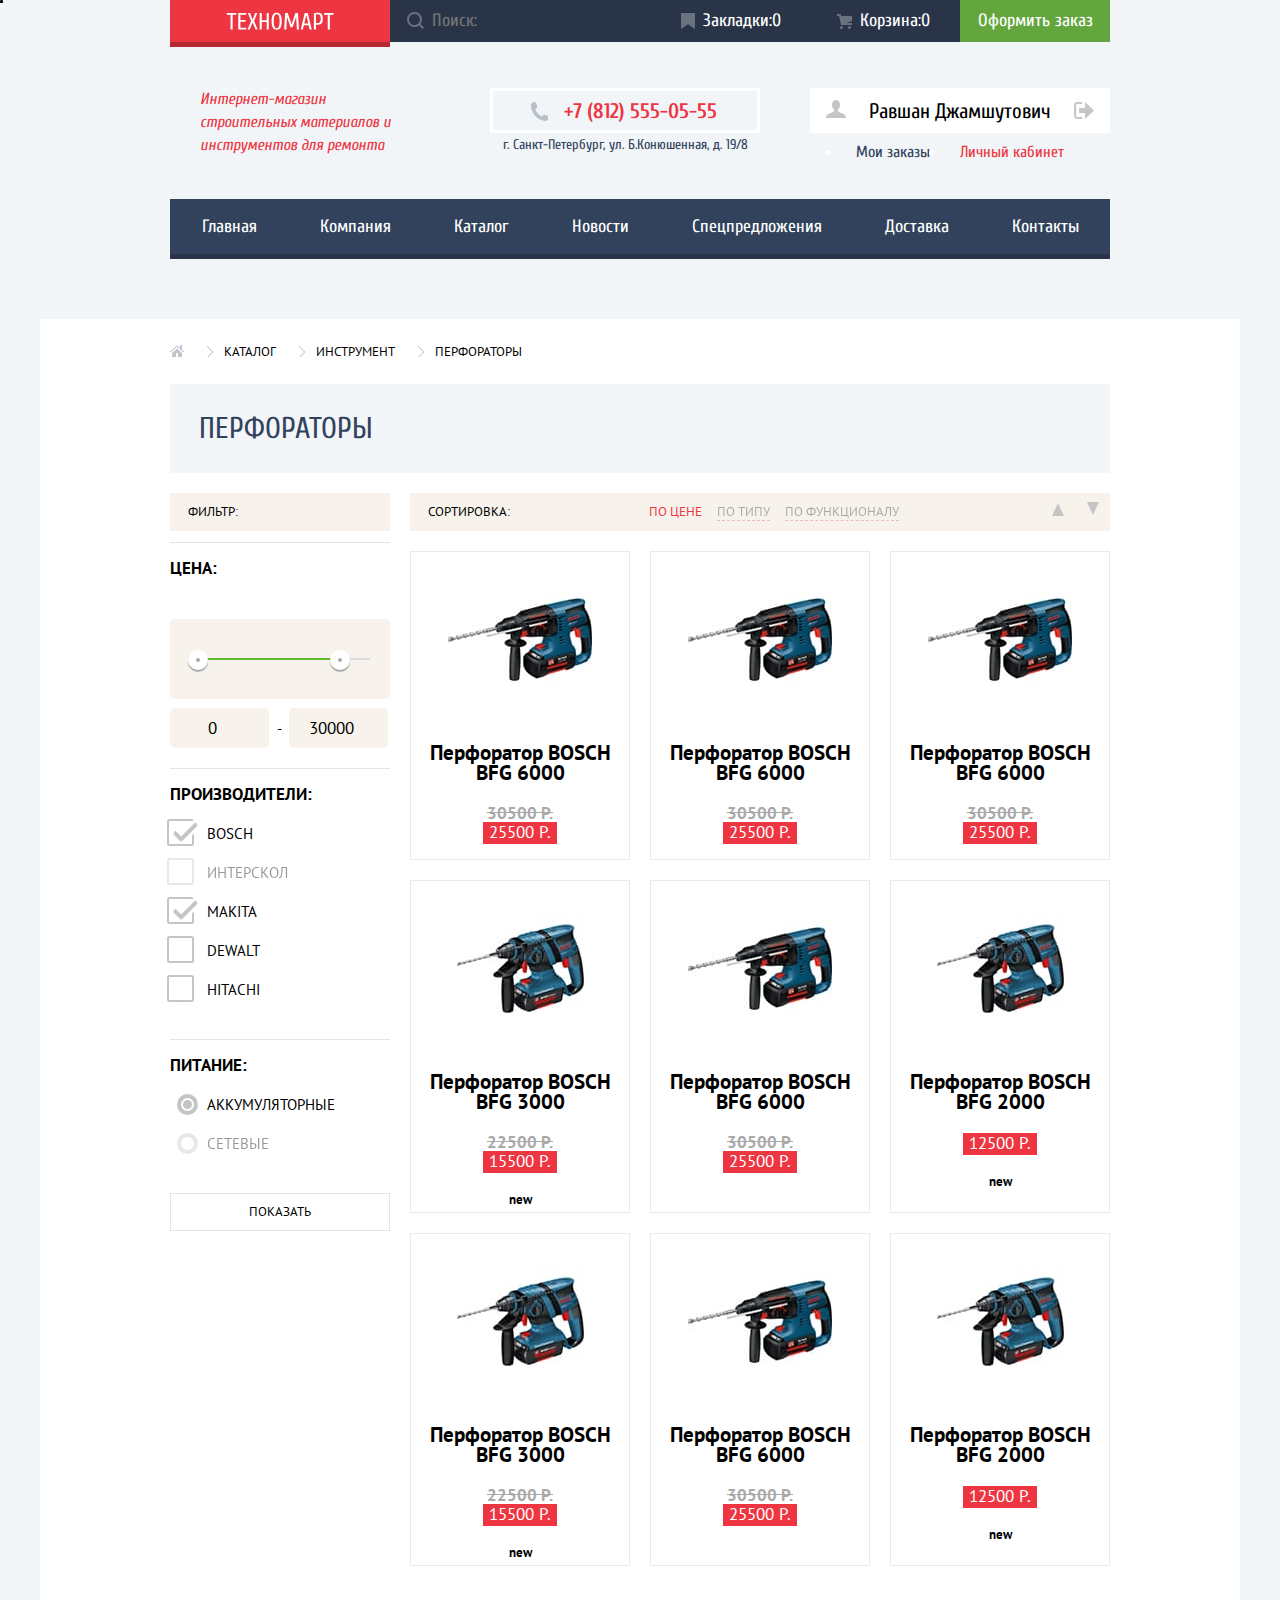
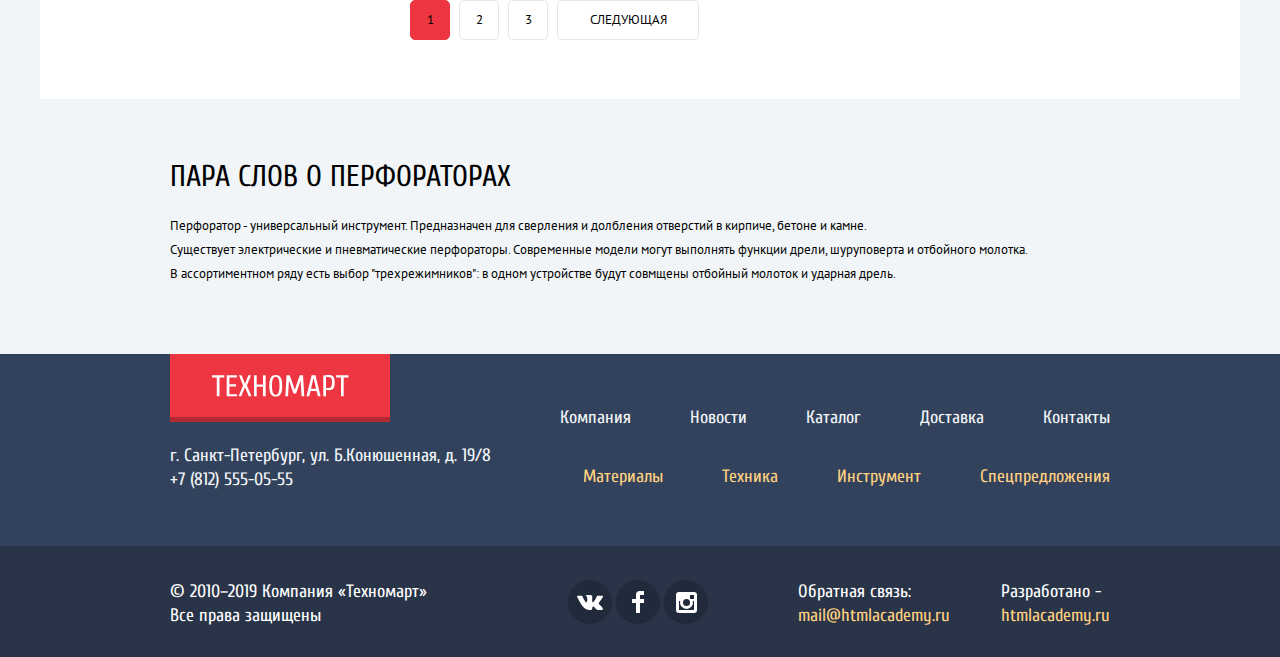
==== catalog.html @ 84a679b1 "Выравнивание по PixelPefect каталога" ====
<!DOCTYPE html>
<html class="page" lang="ru">

<head>
  <meta charset="UTF-8">
  <meta name="viewport" content="width=device-width, initial-scale=1.0">
  <title>Каталог интернет-магазина Техномарт</title>
  <link href="https://fonts.googleapis.com/css2?family=Cuprum:ital,wght@0,400;0,700;1,400;1,700&display=swap"
    rel="stylesheet">
  <link href="https://fonts.googleapis.com/css2?family=PT+Sans:ital,wght@0,400;0,700;1,400;1,700&display=swap"
    rel="stylesheet">
  <link rel="stylesheet" href="css/normalize.css">
  <link rel="stylesheet" href="css/style.css">
</head>

<body class="page-body">
  <div class="page-wrapper">
    <header class="main-header ">
      <div class="main-header-up main-header-usermenu loyout-positioner">
        <a class="main-header-logo">
          <svg class="header-logo-image" width="108" height="18" fill="none" xmlns="http://www.w3.org/2000/svg">
            <path fill-rule="evenodd" clip-rule="evenodd"
              d="M103.85 2.66v14.79h-2.12V2.65h-3.75V1.03h9.62v1.64h-3.75zm-8.14 8.7c-.37.46-.83.79-1.38.98-.56.2-1.22.3-1.99.3A12 12 0 0190 12.4v5.05h-2.12V1.25c.6-.17 1.2-.3 1.8-.36.6-.07 1.25-.11 1.96-.11.94 0 1.74.1 2.4.3.65.19 1.18.51 1.59.97.4.45.7 1.05.9 1.8.18.76.27 1.69.27 2.8 0 1.14-.09 2.1-.27 2.86a4.62 4.62 0 01-.82 1.85zm-1.2-6.82a3.3 3.3 0 00-.55-1.34 2 2 0 00-.95-.7 4.2 4.2 0 00-1.37-.2H90V11h1.64c.53 0 .99-.07 1.37-.2a2 2 0 00.95-.7c.25-.33.44-.77.55-1.34.12-.56.18-1.26.18-2.11 0-.85-.06-1.55-.18-2.11zM82.6 13.22h-4.7l-1.05 4.23h-2.12l4-16.43h3.05l3.99 16.43h-2.11l-1.06-4.23zm-2.3-9.86h-.1l-1.94 8.22h3.99L80.3 3.36zM70.16 5.24h-.12l-3.4 10.1h-2.12l-3.4-10.1H61l-.7 12.21h-2.12l.94-16.43h2.58l3.83 11.26h.1l3.82-11.26h2.58l.94 16.43h-2.1l-.71-12.2zM54.38 15.92c-.44.65-.97 1.1-1.59 1.37-.61.26-1.32.4-2.12.4s-1.5-.14-2.13-.4a3.69 3.69 0 01-1.58-1.37 7.22 7.22 0 01-1-2.6 20.56 20.56 0 01-.34-4.09c0-1.64.11-3 .34-4.1a7.21 7.21 0 011-2.59c.44-.64.97-1.1 1.58-1.36.62-.27 1.33-.4 2.13-.4.8 0 1.5.13 2.12.4.62.27 1.15.72 1.59 1.36.44.64.77 1.5 1 2.6.22 1.08.34 2.45.34 4.1 0 1.64-.12 3-.34 4.09a7.22 7.22 0 01-1 2.6zM53.36 5.76a8.2 8.2 0 00-.65-2.16c-.26-.53-.58-.9-.94-1.1-.36-.2-.73-.31-1.1-.31-.38 0-.74.1-1.1.3-.36.2-.68.58-.94 1.1a8.2 8.2 0 00-.65 2.17c-.16.9-.25 2.06-.25 3.47 0 1.41.09 2.57.25 3.48.17.9.38 1.63.65 2.16.26.53.58.9.94 1.1.36.2.72.3 1.1.3.37 0 .74-.1 1.1-.3.36-.2.68-.57.94-1.1a8.2 8.2 0 00.65-2.16c.16-.91.24-2.07.24-3.48 0-1.4-.08-2.56-.24-3.47zM40.69 9.94h-4.93v7.51h-2.11V1.02h2.11v7.27h4.93V1.02h2.11v16.43h-2.1V9.94zm-11.15 7.51l-2.94-7.04-2.93 7.04h-2.11L25.08 9 21.9 1.02h2.11l2.58 6.57 2.59-6.57h2.11L28.13 9l3.52 8.45h-2.11zM12.28 1.02h7.99v1.64H14.4v5.4h5.16V9.7H14.4v6.1h5.87v1.65h-7.99V1.02zM6.65 17.45H4.54V2.65H.78V1.03h9.62v1.64H6.65v14.79z"
              fill="#fff" /></svg>
        </a>
        <div>
          <form class="search" action="#" method="get">
            <svg width="17" height="17" fill="none" xmlns="http://www.w3.org/2000/svg">
              <path fill-rule="evenodd" clip-rule="evenodd"
                d="M13.458 12.044L17 15.586 15.586 17l-3.542-3.542A7.465 7.465 0 017.5 15 7.5 7.5 0 1115 7.5c0 1.643-.542 3.24-1.542 4.544zM7.5 2A5.506 5.506 0 002 7.5 5.506 5.506 0 007.5 13c3.032 0 5.5-2.468 5.5-5.5C13 4.467 10.532 2 7.5 2z"
                fill="#fff" /></svg>

            <label class="search-label" id="search"></label>
            <input type="search" name="search" for="search" placeholder="Поиск:" required>
          </form>
        </div>

        <div class="header-menu bookmarks">
          <svg width="14" height="16" fill="none" xmlns="http://www.w3.org/2000/svg">
            <path
              d="M14 15c0 .55-.368.741-.818.426l-5.363-3.765c-.45-.315-1.187-.315-1.637 0L.818 15.426C.368 15.741 0 15.55 0 15V1c0-.55.45-1 1-1h12c.55 0 1 .45 1 1v14z"
              fill="#fff" /></svg>
          <a class="header-menu-link" href="#">Закладки:<span>0</span></a>
        </div>

        <div class="header-menu basket">
          <svg width="15" height="15" fill="none" xmlns="http://www.w3.org/2000/svg">
            <path
              d="M4.5 15a1.5 1.5 0 100-3 1.5 1.5 0 000 3zM12.5 15a1.5 1.5 0 100-3 1.5 1.5 0 000 3zM15 2H4.07l-.422-2H0v2h2.031l1.985 9H15V9H9.441L15 6.951V2z"
              fill="#fff" /></svg>
          <a class="header-menu-link" href="#">Корзина:<span>0</span></a>
        </div>
        <a class="header-menu checkout" href="#">Оформить заказ</a>
      </div>

      <div class="main-header-information loyout-positioner">
        <p class="main-header-annotation">
          Интернет-магазин строительных материалов и инструментов для ремонта
        </p>

        <div class="header-contacts">
          <a class="header-phone" href="tel:+78125550555">+7 (812) 555-05-55</a>
          <address class="header-address">
            г. Санкт-Петербург, ул. Б.Конюшенная, д. 19/8
          </address>
        </div>
        <div class="user-navigation">
          <a class="user-link">Равшан Джамшутович</a>
          <ul class="user-menu-list">
            <li><a class="my-orders" href="#">Мои заказы</a></li>
            <li><a class="my-cabinet" href="#">Личный кабинет</a></li>
          </ul>
        </div>
      </div>

      <nav class="site-navigation loyout-positioner">
        <ul class="site-navigation-list">
          <li class="header-site-navigation"><a href="index.html">Главная</a></li>
          <li class="header-site-navigation"><a href="#">Компания</a></li>
          <li class="header-site-navigation"><a href="catalog.html">Каталог</a></li>
          <li class="header-site-navigation"><a href="#">Новости</a></li>
          <li class="header-site-navigation"><a href="#">Спецпредложения</a></li>
          <li class="header-site-navigation"><a href="#">Доставка</a></li>
          <li class="header-site-navigation"><a href="#">Контакты</a></li>
        </ul>
      </nav>
  </div>
  </header>

  <main class="page-catalog container loyout-positioner">

    <header class="page-title" >
      <ul class="breadcrumbs">
        <li class="breadcrumbs-item"><a href="index.html"><span></span></a></li>
        <li class="breadcrumbs-item"><a href="catalog.html">Каталог</a></li>
        <li class="breadcrumbs-item"><a href="#">Инструмент</a></li>
        <li class="breadcrumbs-item breadcrumbs-current"><a>перфораторы</a></li>
      </ul>
      <h1 class="headline headline-categories container-categories"">Перфораторы</h1>
    </header>


    <section class="filters">
      <h2 class="filter-title">Фильтр:</h2>
      <form class="filter" method="get" action="https://echo.htmlacademy.ru">
        <fieldset>
          <legend class="filter-headline">Цена:</legend>
          <div class="range-controls">
            <div class="scale">
              <div class="bar"></div>
            </div>
            <div class="toggle toggle-min"></div>
            <div class="toggle toggle-max"></div>
            <!-- <input class="filter-option slider-min" id="price-min" type="range" min="0" max="30000" step="10" value="0"> -->
            <!-- <input class="filter-option slider-max" id="price-max" type="range" min="0" max="30000" step="10" value="0"> -->
          </div>
          <div class="price-controls">
            <label class="min-price" for="">
              <input class="filter-input-price filter-price" type="number" name="min-price" min="0" value="0">
            </label>
            <span>-</span>
            <label class="max-price" for="">
              <input class="filter-input-price filter-price" type="number" name="max-price" min="1" value="30000">
            </label>

          </div>
        </fieldset>
        <fieldset>
          <legend class="filter-headline">Производители:</legend>
          <ul>
            <li class="filter-option filter-checkbox">
              <input class="visually-hidden filter-input-checkbox filter-input" type="checkbox" name="bosch"
                id="filter-bosch" checked>
              <label class="label" for="filter-bosch">Bosch</label>
            </li>
            <li class="filter-option filter-checkbox">
              <input class="visually-hidden filter-input-checkbox filter-input" type="checkbox" name="interscol"
                id="filter-interscol" disabled>
              <label class="label" for="filter-interscol">Интерскол</label>
            </li>
            <li class="filter-option filter-checkbox">
              <input class="visually-hidden filter-input-checkbox filter-input" type="checkbox" name="malita"
                id="filter-makita" checked>
              <label class="label" for="filter-makita">Makita</label>
            </li>
            <li class="filter-option filter-checkbox">
              <input class="visually-hidden filter-input-checkbox filter-input" type="checkbox" name="dewalt"
                id="filter-dewalt">
              <label class="label" for="filter-dewalt">DeWalt</label>
            </li>
            <li class="filter-option filter-checkbox">
              <input class="visually-hidden filter-input-checkbox filter-input" type="checkbox" name="hitachi"
                id="filter-hitachi">
              <label class="label" for="filter-hitachi">Hitachi</label>
            </li>
          </ul>
        </fieldset>
        <fieldset>
          <legend class="filter-headline">Питание:</legend>
          <ul>
            <li class="filter-option filter-radio">
              <input class="visually-hidden filter-input-radio filter-input" type="radio" name="product-group"
                value="acamulatory" id="filter-acamulatory" checked>
              <label class="label" for="filter-acamulatory">Аккумуляторные</label>
            </li>
            <li class="filter-option filter-radio">
              <input class="visually-hidden filter-input-radio filter-input" type="radio" name="product-group"
                value="network" id="filter-network" disabled>
              <label class="label" for="network">Сетевые</label>
            </li>
          </ul>
        </fieldset>
      </form>
      <button type="submit" class="filter-button">Показать</button>
    </section>

    <div class="catalog">
      <section class="filter-sorting">
        <h2 class="filter-sorting-title">Сортировка:</h2>
        <ul class="filter-sorting-list">
          <li class="filter-sorting-item"><button class="sorting-price current">по цене</button></li>
          <li class="filter-sorting-item"><button class="sorting-type">по типу</button></li>
          <li class="filter-sorting-item"><button class="sorting-function">по функционалу</button></li>
          <li class="filter-sorting-item"><button class="sorting-arrows-up current"></button></li>
          <li class="filter-sorting-item"><button class="sorting-arrows-down"></button></li>
        </ul>
      </section>
      <section>
        <h2 class="visually-hidden">Каталог перфораторов</h2>
        <ul class="catalog-list">
          <li class="catalog-item">
            <div class="catalog-image-box">
              <img class="catalog-item-image" src="img/bosch6000.jpg" width="144" height="128"
                alt="Перфоратор BOSCH BFG 6000">
            </div>

            <a class="catalog-item-title" href="#">
              <h3>Перфоратор BOSCH BFG 6000</h3>
            </a>
            <p>
              <span class="catalog-item-oldprice">30500 Р.</span>
              <button class="catalog-item-price" type="button"> 25500 Р.</button>
            </p>
          </li>

          <li class="catalog-item">
            <div class="catalog-image-box">
              <img class="catalog-item-image" src="img/bosch6000.jpg" width="144" height="128"
                alt="Перфоратор BOSCH BFG 6000">
            </div>
            <a class="catalog-item-title" href="#">
              <h3>Перфоратор BOSCH BFG 6000</h3>
            </a>
            <p>
              <span class="catalog-item-oldprice">30500 Р.</span>
              <button class="catalog-item-price" type="button"> 25500 Р.</button>
            </p>
          </li>

          <li class="catalog-item">
            <div class="catalog-image-box">
              <img class="catalog-item-image" src="img/bosch6000.jpg" width="144" height="128"
                alt="Перфоратор BOSCH BFG 6000">
            </div>
            <a class="catalog-item-title" href="#">
              <h3>Перфоратор BOSCH BFG 6000</h3>
            </a>
            <p>
              <span class="catalog-item-oldprice">30500 Р.</span>
              <button class="catalog-item-price" type="button"> 25500 Р.</button>
            </p>
          </li>

          <li class="catalog-item">
            <div class="catalog-image-box">
              <img class="catalog-item-image" src="img/bosch3000.jpg" width="127" height="112"
                alt="Перфоратор BOSCH BFG 2000"></p>
              </div>
            <a class="catalog-item-title" href="#">
              <h3>Перфоратор BOSCH BFG 3000</h3>
            </a>
            <p class="catalog-item-image">
            <p>
              <span class="catalog-item-oldprice">22500 Р.</span>
              <button class="catalog-item-price" type="button"> 15500 Р.</button>
            </p>
            <span>new</span>
          </li>

          <li class="catalog-item">
            <div class="catalog-image-box">
              <img class="catalog-item-image" src="img/bosch6000.jpg" width="144" height="128"
                alt="Перфоратор BOSCH BFG 6000">
            </div>
            <a class="catalog-item-title" href="#">
              <h3>Перфоратор BOSCH BFG 6000</h3>
            </a>
            <p>
              <span class="catalog-item-oldprice">30500 Р.</span>
              <button class="catalog-item-price" type="button"> 25500 Р.</button>
            </p>
          </li>

          <li class="catalog-item">
            <div class="catalog-image-box">
              <img class="catalog-item-title" src="img/bosch2000.jpg" width="127" height="112"
              alt="Перфоратор BOSCH BFG 2000">
            </div>
            <a class="catalog-item-title" href="#">
              <h3>Перфоратор BOSCH BFG 2000</h3>
            </a>
            <p>
              <button class="catalog-item-price" type="button">12500 Р.</button>
            </p>
            <span>new</span>
          </li>

          <li class="catalog-item">
            <div class="catalog-image-box">
              <img class="catalog-item-image" src="img/bosch3000.jpg" width="127" height="112"
              alt="Перфоратор BOSCH BFG 3000">
            </div>
            <a class="catalog-item-title" href="#">
              <h3>Перфоратор BOSCH BFG 3000</h3>
            </a>
            <p>
              <span class="catalog-item-oldprice">22500 Р.</span>
              <button class="catalog-item-price" type="button"> 15500 Р.</button>
            </p>
            <span>new</span>
          </li>

          <li class="catalog-item">
            <div class="catalog-image-box">
              <img class="catalog-item-image" src="img/bosch6000.jpg" width="144" height="128"
                alt="Перфоратор BOSCH BFG 6000">
            </div>
            <a class="catalog-item-title" href="#">
              <h3>Перфоратор BOSCH BFG 6000</h3>
            </a>
            <p>
              <span class="catalog-item-oldprice">30500 Р.</span>
              <button class="catalog-item-price" type="button"> 25500 Р.</button>
            </p>
          </li>

          <li class="catalog-item">
            <div class="catalog-image-box">
              <img class="catalog-item-title" src="img/bosch2000.jpg" width="127" height="112"
                alt="Перфоратор BOSCH BFG 2000">
              </div>
            <a class="catalog-item-title" href="#">
              <h3>Перфоратор BOSCH BFG 2000</h3>
            </a>
            <p>
              <button class="catalog-item-price" type="button">12500 Р.</button>
            </p>
            <span>new</span>
          </li>
        </ul>

        <ul class="pagination-list">
          <li class="pagination-item pagination-item-current"><a>1</a></li>
          <li class="pagination-item "><a href="#">2</a></li>
          <li class="pagination-item"><a href="#">3</a></li>
          <li class="pagination-item"><a href="#">Следующая</a></li>
        </ul>
      </section>
    </div>

  </main>
      <section class="catalog-information loyout-positioner">
        <h2 class="headline headline-categories headline-black-colors">пара слов о перфораторах</h2>
        <p>Перфоратор - универсальный инструмент. Предназначен для сверления и долбления отверстий в
          кирпиче, бетоне и камне.</p>
        <p>Существует электрические и пневматические перфораторы. Современные модели могут выполнять функции дрели,
          шуруповерта и отбойного молотка.</p>
        <p>В ассортиментном ряду есть выбор &QUOT;трехрежимников&QUOT;: в одном устройстве будут совмщены отбойный
          молоток и ударная дрель.
        </p>
      </section>


  <footer class="main-footer">

    <div class="footer loyout-positioner">
      <div class="footer-navigation">
        <a class="footer-logo">
          <svg class="footer-logo-image" width="138" height="23" fill="none" xmlns="http://www.w3.org/2000/svg">
            <path fill-rule="evenodd" clip-rule="evenodd"
              d="M132.7 3.4v18.9H130V3.4h-4.8V1.3h12.3v2.1h-4.8zM122.3 14.5a3.86 3.86 0 01-1.77 1.26c-.71.25-1.56.38-2.54.38a15.32 15.32 0 01-3-.3v6.45h-2.7V1.6c.76-.22 1.53-.38 2.3-.47.77-.09 1.6-.13 2.5-.13 1.2 0 2.22.12 3.06.37.84.25 1.52.67 2.04 1.25s.9 1.35 1.14 2.3a15 15 0 01.36 3.58c0 1.46-.11 2.68-.34 3.66a5.9 5.9 0 01-1.05 2.35zm-1.53-8.71a4.22 4.22 0 00-.7-1.71 2.55 2.55 0 00-1.22-.89 5.37 5.37 0 00-1.76-.25H115v11.1h2.1c.68 0 1.27-.09 1.76-.26s.9-.46 1.21-.88c.32-.42.56-1 .7-1.71.16-.72.23-1.62.23-2.7s-.07-1.98-.22-2.7zm-15.23 11.1h-6l-1.35 5.4h-2.7l5.1-21h3.9l5.1 21h-2.7l-1.35-5.4zM102.6 4.3h-.12L100 14.8h5.1L102.6 4.3zM89.64 6.7h-.15l-4.35 12.9h-2.7L78.1 6.7h-.15l-.9 15.6h-2.7l1.2-21h3.3l4.9 14.4h.11l4.9-14.4h3.3l1.2 21h-2.7l-.9-15.6zM69.48 20.35a4.71 4.71 0 01-2.02 1.74c-.8.34-1.7.5-2.72.5a6.81 6.81 0 01-2.71-.5A4.71 4.71 0 0160 20.35a9.22 9.22 0 01-1.27-3.32 26.26 26.26 0 01-.44-5.23c0-2.1.15-3.85.44-5.24.29-1.39.71-2.5 1.27-3.31a4.71 4.71 0 012.03-1.74c.79-.34 1.7-.51 2.71-.51 1.02 0 1.93.17 2.72.5.79.35 1.46.93 2.02 1.75s.99 1.92 1.28 3.31c.29 1.4.43 3.14.43 5.24s-.14 3.84-.43 5.23a9.22 9.22 0 01-1.28 3.32zm-1.3-13a10.48 10.48 0 00-.83-2.75 3.18 3.18 0 00-1.2-1.41 2.83 2.83 0 00-1.4-.4c-.49 0-.96.14-1.42.4-.46.26-.86.73-1.2 1.4-.34.69-.61 1.6-.82 2.77a25.69 25.69 0 00-.32 4.44c0 1.8.1 3.28.32 4.44.2 1.16.48 2.08.82 2.76.34.68.74 1.15 1.2 1.4.46.27.93.4 1.41.4.48 0 .95-.13 1.41-.4.46-.25.86-.72 1.2-1.4.34-.68.62-1.6.83-2.76.2-1.16.31-2.64.31-4.44 0-1.8-.1-3.28-.31-4.44zM51.99 12.7h-6.3v9.6H43v-21h2.7v9.3H52V1.3h2.7v21H52v-9.6zm-14.25 9.6l-3.75-9-3.75 9h-2.7l4.5-10.8L28 1.3h2.7L34 9.7l3.3-8.4H40l-4.05 10.2 4.5 10.8h-2.7zM15.7 1.3h10.2v2.1h-7.5v6.9H25v2.1h-6.6v7.8h7.5v2.1H15.7v-21zm-7.2 21H5.8V3.4H1V1.3h12.3v2.1H8.5v18.9z"
              fill="#fff" /></svg>
        </a>
        <address class="footer-address footer-contacts">
          г. Санкт-Петербург, ул. Б.Конюшенная, д. 19/8
          <a class="footer-phone" href="tel:+78125550555">+7 (812) 555-05-55</a>
        </address>
      </div>

      <nav class="footer-navigation-list">
        <ul class="footer-navigation-infolist">
          <li class="footer-navigation-infoitem"><a class="footer-site-navigation" href="#">Компания</a></li>
          <li class="footer-navigation-infoitem"><a class="footer-site-navigation" href="#">Новости</a></li>
          <li class="footer-navigation-infoitem"><a class="footer-site-navigation" href="catalog.html">Каталог</a></li>
          <li class="footer-navigation-infoitem"><a class="footer-site-navigation" href="#">Доставка</a></li>
          <li class="footer-navigation-infoitem"><a class="footer-site-navigation" href="#">Контакты</a></li>
        </ul>
        <ul class="footer-navigation-applications-list">
          <li class="footer-navigation-applications-item"><a class="footer-site-navigation" href="#">Материалы</a>
          </li>
          <li class="footer-navigation-applications-item"><a class="footer-site-navigation" href="#">Техника</a></li>
          <li class="footer-navigation-applications-item"><a class="footer-site-navigation" href="#">Инструмент</a>
          </li>
          <li class="footer-navigation-applications-item"><a class="footer-site-navigation" href="#">Спецпредложения</a>
          </li>
        </ul>
      </nav>
    </div>

    <section class="footer-copiright-social">
      <div class="loyout-positioner">
        <p class="footer-copiright-info">
          © 2010–2019 Компания «Техномарт»
        <br>Все права защищены
        </p>
        <div class="footer-social">
          <ul class="footer-social-list">
            <li class="footer-social-vk">
              <a class="social-button" href="#">
                <svg width="27" height="16" fill="none" xmlns="http://www.w3.org/2000/svg">
                  <path
                    d="M16.14 12.51c.95-.3 2.18 2.04 3.48 2.94.98.68 1.73.53 1.73.53l3.47-.05s1.82-.1.96-1.55c-.07-.12-.5-1.07-2.59-3.02-2.17-2.05-1.88-1.72.74-5.25 1.6-2.15 2.24-3.47 2.04-4.03-.2-.53-1.37-.4-1.37-.4l-3.91.03c-.38 0-.7.12-.85.52 0 0-.62 1.66-1.45 3.08-1.74 2.99-2.43 3.14-2.72 2.96-.66-.44-.5-1.74-.5-2.67 0-2.9.44-4.1-.84-4.41A6.6 6.6 0 0012.5 1c-1.39-.02-2.57 0-3.24.33-.45.23-.79.72-.58.74.26.04.84.16 1.15.59.4.55.4 1.79.4 1.79s.22 3.41-.55 3.83c-.53.3-1.25-.3-2.8-3.01-.8-1.4-1.4-2.93-1.4-2.93s-.1-.28-.32-.44c-.25-.18-.6-.24-.6-.24l-3.71.02s-.56.02-.76.27c-.19.21-.02.66-.02.66s2.9 6.88 6.2 10.35c3.02 3.18 6.46 2.97 6.46 2.97h1.55s.47-.05.7-.31c.23-.24.22-.7.22-.7s-.03-2.1.94-2.41z"
                    fill="#fff" /></svg>
              </a>
              <span class="visually-hidden">ВКонтакте</span>
            </li>
            <li class="footer-social-facebook">
              <a class="social-button" href="#">
                <svg width="12" height="22" fill="none" xmlns="http://www.w3.org/2000/svg">
                  <path d="M12 4V0H8a4 4 0 00-4 4v4H0v4h4v10h4V12h4V8H8V4h4z" fill="#fff" /></svg>

              </a>
              <span class="visually-hidden">Фейсбук</span>
            </li>
            <li class="footer-social-instagram">
              <a class="social-button" href="#">
                <svg width="21" height="21" fill="none" xmlns="http://www.w3.org/2000/svg">
                  <path fill-rule="evenodd" clip-rule="evenodd"
                    d="M3 0h15a3 3 0 013 3v15a3 3 0 01-3 3H3a3 3 0 01-3-3V3a3 3 0 013-3zm11 10.5a3.5 3.5 0 10-7 0 3.5 3.5 0 007 0zM3 18V9h1.18a6.5 6.5 0 1012.64 0H18v9H3zM14 7h4V3h-4v4z"
                    fill="#fff" /></svg>
              </a>
              <span class="visually-hidden">Инстаграм</span>
            </li>
          </ul>
        </div>
        <section class="footer-copiright footer-copiright-loyout">
          <div>
            <p class="footer-copiright-feedback">
              Обратная связь:
            </p>
            <a class="footer-copiright-address" href="#"">mail@htmlacademy.ru</a>
          </div>

          <div class="footer-copi">
            <p class="footer-copiright-source">
              Разработано -
            </p>
            <a class="footer-copiright-address" href="https://htmlacademy.ru/">htmlacademy.ru</a>
          </div>
      </div>
    </section>
    </section>
  </footer>
  </div>

</body>

<section class="modal modal-add-product">
  <div class="modal-add-product-title">
      <p>Товар добавлен в корзину</p>
      <button class="modal-close" type="button" aria-label="Закрыть"></button>
  </div>

  <div class="buttons-add-product">
    <a class="button button-notify" href="#">Оформить заказ</a>
    <button class="button button-order" type="button">Продолжить покупки</button>
  </div>

</section>

</html>
---- css/style.css ----
/* Variables*/

:root {
  --basic-red: #ee3643;
  --basic-green: #63a63e;
  --basic-blacklight: #32425c;
  --basic-blackdark: #293449;
  --basic-grey: #3d546f;
  --basic-greylight: #c5c5c5;
  --basic-background: #f1f5f7;
  --basic-white: #ffffff;
  --basic-beigelight: #f9f5f0;
  --black: #000000;
  --basic-gold: #ffd180;

  --special-yellow: #ffbf47;
  --special-blue: #3bbce3;
  --special-liliac: #dc91d8;
  --special-greenlight: #8ed78f;
  --special-yellowlight: #ffc047;

  --success: #5fbb2d;
  --success-focus: #518534;
  --error-hover: #ca2c37;
  --error: #ba2732;

  --white-background: rgba(0, 0, 0, 0.3);
  --black-background-social: #212a3a;
  --grey-border: #eaeaea;
  --grey-background-categories: #f2f6f8;
  --beige-background: #f7f3ec;
  --black-active: #1d2739;

  --grey-scale: #d7dcde;
  --grey-toggle: #ababab;
  --grey-border-pagination: #e5e5e5;
}

/* Grid */

.page {
  height: 100%;
}

/* Grid for pages */

.page-catalog {
  display: grid;
  grid-template-columns: 220px 1fr;
  align-content: start;
}

.page-catalog .page-title {
  grid-column: 1 / -1;
}

/* .page-catalog .breadcrumbs {
  grid-column: 1 / -1;
  margin-bottom: 20px;
} */

.page-catalog .catalog-information {
  grid-column: 1 / -1;
}

/* Global */
.page-body {
  margin: 0;
  padding: 0;

  font-family: "PT Sans", "Arial", sans-serif;
  font-size: 13px;
  line-height: 24px;
  font-weight: 400;
  font-style: normal;
  color: var(--black);

  background-color: var(--basic-background);
}

.page-wrapper {
  min-height: 100%;
  min-width: 960px;
  display: grid;
  grid-template-rows: min-content 1fr min-content;
  align-content: start;
  margin: 0;
  padding: 0;
}

.loyout-positioner {
  width: 940px;
  margin: 0 auto;
}

/* Components */

.headline {
  font-family: "Cuprum", "Arial", sans-serif;
  font-weight: 400;
}

.headline-categories {
  font-size: 30px;
  text-transform: uppercase;
  color: var(--basic-blacklight);
}

.headline-black-colors {
  color: var(--black);
}

.header-menu,
.header-site-navigation,
.carriers-item,
.footer-site-navigation {
  font-size: 18px;
  line-height: 24px;
  color: inherit;
  text-decoration: none;
}

.button {
  font-family: "Cuprum", "Arial", sans-serif;
  font-size: 14px;
  text-transform: uppercase;
  text-align: center;
  vertical-align: middle;
  border: none;
  text-decoration: none;
  color: var(--basic-white);
}

.button-notify {
  background-color: var(--basic-red);
}

.visually-hidden {
  position: absolute;
  width: 1px;
  height: 1px;
  margin: -1px;
  border: 0;
  padding: 0;
  white-space: nowrap;
  clip-path: inset(100%);
  clip: rect(0 0 0 0);
  overflow: hidden;
}

.new-span {
  position: absolute;
  display: block;
  width: 67px;
  height: 67px;
  background: url("../img/span-new.svg");
  background-repeat: no-repeat;
  background-position: 0 0;
  top: 0;
  right: 0;
  z-index: 10;
}

/* Main navigation */

.main-header {
  font-family: "Cuprum", "Arial", sans-serif;
  font-size: 18px;
  line-height: 24px;
  font-weight: 400;
  color: var(--basic-white);

  margin-bottom: 60px;

  background-color: rgba(0, 0, 0, 0.0001);
}

.main-header-up {
  background-color: var(--basic-blackdark);
  min-height: 42px;
}

.main-header-usermenu {
  margin-bottom: 46px;
  height: 42px;
}

.main-header-usermenu {
  display: flex;
  justify-self: space-between;
  text-align: center;
}

.main-header-logo {
  display: block;
  box-sizing: border-box;
  width: 220px;
  height: 47px;
  background-color: var(--basic-red);
  box-shadow: inset 0px -5px 0px rgba(0, 0, 0, 0.24);
  text-align: center;
  padding-top: 12px;
}

.header-logo-image {
  width: 108px;
  height: 18px;
}

.search svg {
  content: "";
  position: absolute;
  display: block;
  top: 12px;
  left: 17px;
  width: 17px;
  height: 17px;

  opacity: 0.3;
}

.search svg:hover path {
  opacity: 1;
}

.search {
  display: flex;
  position: relative;
}
.search [type="search"] {
  min-width: 271px;
  min-height: 42px;
  padding-left: 42px;
  color: var(--basic-white);
  background: var(--basic-blackdark);
  border: none;
}

input[type="search"]:hover {
  background-color: var(--basic-white);
  color: var(--black);
}

.bookmarks svg {
  margin-right: 8px;
  margin-left: 20px;
  width: 14px;
  height: 15.6px;
  opacity: 0.3;
}

.bookmarks:hover .site-navigation {
  fill: var(--basic-white);
}

.bookmarks {
  display: flex;
  align-items: center;
  width: 164px;
  height: 42px;
  position: relative;
}

.header-menu-link {
  color: inherit;
  text-decoration: none;
}

.basket svg {
  margin-left: 13px;
  margin-right: 8px;
  width: 15px;
  height: 15px;
  opacity: 0.3;
}

.basket {
  position: relative;
  display: flex;
  align-items: center;
  width: 136px;
  height: 42px;
}

.checkout {
  display: flex;
  justify-content: center;
  align-items: center;
  width: 150px;
  background-color: var(--basic-green);
}


/* Header Information */

.main-header-information {
  display: flex;
  align-items: flex-start;
  justify-content: space-between;
  background-color: rgba(0, 0, 0, 0.0001);
  margin-bottom: 35px;
}

.main-header-annotation {
  display: block;
  width: 197px;
  font-size: 16px;
  line-height: 23px;
  font-style: italic;
  color: var(--basic-red);
  margin-top: 0;
  margin-left: 30px;
  margin-bottom: 0;
}

.header-contacts {
  box-sizing: border-box;
  text-align: center;
  margin-left: 43px;
}

.header-phone::before {
  content: "";
  display: block;
  background-image: url("../img/icon-phone.svg");
  margin-right: 16px;
  margin-left: 37px;
  width: 17.5px;
  height: 19px;
  background-repeat: no-repeat;
  position: 0 0;
}

.header-phone {
  position: relative;

  display: flex;
  align-items: center;
  width: 264px;
  padding-top: 8px;
  padding-bottom: 7px;


  font-size: 21px;
  text-decoration: none;
  font-weight: 700;
  color: var(--basic-red);
  text-align: right;

  border: 3px solid var(--basic-white);
}

.header-address {
  margin: 0;
  padding: 0;
  font-size: 14px;
  font-style: normal;
  font-weight: 400;
  color: var(--basic-blacklight);
}

.user-navigation {
}

.user-link::before {
  content: "";
  position: absolute;
  top: 12px;
  left: 16px;
  display: block;
  width: 20px;
  height: 18px;
  background-image: url("../img/icon-user.svg");
  background-repeat: no-repeat;
  padding-right: 20px;
}

.user-link {
  position: relative;
  width: 300px;
  height: 45px;
  margin-bottom: 7px;
  border: none;

  display: flex;
  justify-content: center;
  align-items: center;

  font-size: 21px;
  background-color: var(--basic-white);
  color: var(--black);
}

.user-link::after {
  content: "";
  position: absolute;
  top: 14px;
  right: -5px;
  display: block;
  width: 20px;
  height: 17px;
  background-image: url("../img/icon-logout.svg");
  background-repeat: no-repeat;
  padding-left: 21px;
}

.user-link:hover::before,
.user-link:hover::after,
.user-link:focus {
  opacity: 1;
}

.user-menu-list {
  margin: 0;
  padding: 0;
  display: flex;
  flex-wrap: wrap;
  justify-content: center;
  font-size: 16px;
}

.user-menu-list li {
  margin-right: 15px;
  padding-left: 15px;
}

.user-menu-list a:not(first-child)::before {
  content: "";
  position: absolute;
  top: 0;
  left: 0;
  display: block;
  width: 3px;
  height: 3px;
  background-color: var(--black);
  border-radius: 50%;
}
.user-menu-list li:first-child {
}

user-menu-list li:last-child {
  margin-right: 0;
}

.user-menu-list a {
  text-decoration: none;
  color: var(--basic-blacklight);
}
.user-navigation-list {
  display: flex;
  margin: 0;
  padding: 0;
  list-style: none;
  font-size: 21px;
  line-height: 21px;

  color: var(--black);
}

.user-navigation-item {
  display: flex;
  justify-content: center;
  align-items: center;
  margin-right: 15px;
  position: relative;
}

.user-navigation-item svg {
  position: absolute;
  top: 14px;
  left: 19px;

  display: block;
  width: 20px;
  height: 17px;
  z-index: 1;
}

.user-navigation-item + svg:hover {
}

.user-navigation-item .login-link,
.user-navigation-item .authorization {
  display: block;
  color: var(--black);
  text-decoration: none;
  border: none;
  background-color: var(--basic-white);
}

.login-link::before {
  content: "";
  position: absolute;
  top: 14px;
  left: 19px;
  display: block;
  width: 20px;
  height: 17px;

  background-image: url("../img/icon-login.png");
  background-repeat: no-repeat;
  position: 0 0;
}

.login-link:hover::before {
}

.login-link {
  position: relative;
  padding-top: 12px;
  padding-right: 24px;
  padding-bottom: 12px;
  padding-left: 45px;
  margin-right: 10px;
}

.authorization {
  padding: 12px 24px;
}

.my-orders:hover,
.my-cabinet:hover {
  color: var(--basic-red);
}

.my-orders:active,
.my-cabinet:active {
  color: var(--basic-greylight);
}

/* Header Site Navigation */

.site-navigation {
  background: #32425c;
  box-shadow: inset 0px -5px 0px #293449;
}

.site-navigation-list {
  margin: 0;
  padding: 0;
  display: grid;
  grid-template-columns: repeat(7, minmax(auto, 500px));
  text-align: center;
  list-style: none;
}

.header-site-navigation:hover {
  background-color: var(--basic-blackdark);
}

.header-site-navigation:active {
  background-color: var(--black-active);
  opacity: 0.5;
}

.header-site-navigation a {
  display: block;
  padding: 16px 0px 20px;
  color: var(--basic-white);
  text-decoration: none;
}

/* Main */

.container {
  background-color: var(--basic-white);
  padding: 59px 130px 70px;
}

/* Bredcrumbs */

.breadcrumbs {
  display: flex;
  flex-wrap: wrap;
  margin-top: 0;
  margin-bottom: 20px;
  padding: 0;
  list-style-type: none;
  text-transform: uppercase;
}

.breadcrumbs-item:first-child {
  background-image: url("../img/icon-home.svg");
  background-repeat: no-repeat;
  display: flex;
  justify-content: center;
  align-items: center;
  width: 14px;
  height: 12px;
  top: 5px;
}

.breadcrumbs-item:not(:first-child)::before {
  content: "";
  display: block;
  width: 8px;
  height: 12px;
  position: absolute;
  top: 5px;
  left: -18px;
  background: url("../img/icon-right-small.svg") no-repeat;
}

.breadcrumbs a {
  text-decoration: none;
  color: var(--black);
}

.breadcrumbs-item {
  position: relative;
  margin-right: 40px;
}
.breadcrumbs-item:last-child {
  margin-right: 0;
}

/* Filters */

.filters {
  width: 220px;
  font-size: 15px;
  line-height: 19px;
  text-transform: uppercase;
}

.filter-title,
.filter-sorting-title {
  padding-top: 10px;
  padding-bottom: 10px;
  padding-left: 18px;
  margin-top: 0;
  background-color: var(--beige-background);
  font-size: 13px;
  line-height: 18px;
  font-weight: normal;
  text-transform: uppercase;
}

.filter fieldset {
  padding: 0;
  margin: 0 0 20px;
  border: none;
}

.filter-headline::before{
  content: "";
  display: block;
  width: 220px;
  height: 1px;
  background-color: var(--grey-border-pagination);
  margin-bottom: 16px;
}

/* .filter-headline:first-child::before{
  display: none;
} */

.filter-headline {
  font-size: 17px;
  margin-bottom: 20px;
  font-weight: 700;
}

.range-controls {
  position: relative;
  height: 41px;
  margin-top: 21px;
  margin-bottom: 9px;
  padding-top: 39px;
  padding-left: 20px;
  padding-right: 20px;
  background-color: var(--beige-background);
  border-radius: 5px;
}

.range-controls .scale {
  height: 2px;
  background-color: var(--grey-scale);
}

.range-controls .bar {
  width: 152px;
  height: 2px;
  background-color: var(--success);
}

.range-controls .toggle {
  position: absolute;
  top: 31px;
  left: 0;
  width: 4px;
  height: 4px;
  padding: 0;
  border: 8px solid var(--basic-white);
  background-color: var(--grey-toggle);
  box-shadow: 0 2px 1px 0 var(--grey-toggle);
  border-radius: 50%;
  cursor: pointer;
}

.range-controls .toggle-min {
  left: 18px;
}

.range-controls .toggle-max {
  left: 160px;
}

.price-controls .min-price,
.price-controls .max-price {
  font-family: "PT Sans", "Arial", sans-serif;
  font-size: 17px;
  font-weight: 400;
}

.filter-input-price {
  text-align: center;
  font-family: inherit;
  font-size: inherit;
  width: 95px;
  height: 38px;

  color: var(--black);
  border: none;
  background: var(--beige-background);
  border-radius: 5px;
}

.price-controls span {
  margin: 3px;
}



/* Filter manifacturer */

.filter ul {
  margin: 0;
  padding: 0;

  list-style: none;
}

.filter-option {
  margin-bottom: 20px;
  padding-left: 37px;
}

.filter-option .label {
  position: relative;

  display: inline-flex;
  align-items: center;
  cursor: pointer;
  user-select: none;
}

.filter-input-checkbox:disabled ~ .label,
.filter-input-radio:disabled ~ .label {
  color: var(--black);
  opacity: 0.4;
}

/* .filter-input-checkbox:hover ~ .label,
.filter-input-radio:hover ~ .label {
  color: var(--black);
} */

.label:hover:before,
.label:hover:after,
.label:hover {
  color: #b5b5b5;
}
.label::before,
.label::after {
  content: "";
  position: absolute;
  left: -40px;
  top: -5px;
  width: 23px;
  height: 23px;
  color: #c5c5c5;
  border: #c5c5c5;
  border-radius: 2px;
}

.filter-input-checkbox + .label::before {
  width: 23px;
  height: 23px;
  border: 2px solid;
  border-radius: 2.5px;
}

filter-input-checkbox ~ .label::after {
  display: none;
  width: 20px;
  height: 8px;

  position: absolute;
  left: -1px;
  bottom: 1px;
}

.filter-input-checkbox:checked ~ .label::after {
  content: "";
  display: block;
  position: absolute;
  top: 10px;
  left: -40px;
  width: 20px;
  height: 8px;
  border-left: 4px solid;
  border-bottom: 4px solid;
  transform: rotate(-45deg) translatey(-25%) translatex(50%);
  filter: drop-shadow(0 3px 0 white) drop-shadow(0 -3px 0 white);
}

/* Filter Radiobutton */

.filter-input-radio ~ .label::before {
  content: "";
  position: absolute;
  left: -30px;
  top: -1px;
  width: 13px;
  height: 13px;
  border: 4px solid var(--basic-greylight);
  border-radius: 50%;
}

.filter-input-radio:checked ~ .label::after {
  content: "";
  position: absolute;
  top: 5px;
  left: -24px;
  width: 9px;
  height: 9px;
  background-color: var(--basic-greylight);
  border-radius: 50%;
}

.filter-button {
  font-size: 13px;
  line-height: 18px;
  text-align: center;
  text-transform: uppercase;
  display: flex;
  align-items: center;
  justify-content: center;
  width: 100%;
  border-radius: 0;
  height: 38px;
  background: var(--basic-white);
  border: 1px solid var(--grey-border-pagination);
  box-sizing: border-box;
}

/* Slider Main Page */

.applications-list {
  font-family: "Cuprum", "Arial", sans-serif;
  color: var(--basic-white);

  display: grid;
  grid-template-columns: 300px 300px 300px;
  grid-template-rows: 123px 123px 123px;
  gap: 20px;

  margin-bottom: 59px;
}

.applications-item {
  padding-left: 23px;
}

.applications-item .headline {
  font-size: 24px;
}
.applications-item .button {
  margin-top: 10px;
}

.applications-item:nth-child(1)::before {
  content: "";
  display: block;
  position: absolute;
  top: 31px;
  right: 43px;
  background-image: url("../img/icon-1.svg");
  width: 44px;
  height: 65px;
  background-repeat: no-repeat;
  position: 0 0;
}

.applications-item:nth-child(1) {
  position: relative;
  background-color: var(--special-yellow);
}

.applications-item:nth-child(2)::before {
  content: "";
  display: block;
  position: absolute;
  top: 34px;
  right: 41px;
  background-image: url("../img/icon-2.svg");
  width: 75px;
  height: 61px;
  background-repeat: no-repeat;
  position: 0 0;
}

.applications-item:nth-child(2) {
  position: relative;
  background-color: var(--special-blue);
}

.applications-item:nth-child(3)::before {
  content: "";
  display: block;
  position: absolute;
  top: 31px;
  right: 31px;
  background-image: url("../img/icon-3.svg");
  width: 78px;
  height: 62px;
  background-repeat: no-repeat;
  position: 0 0;
}

.applications-item:nth-child(3) {
  position: relative;
  background-color: var(--special-liliac);
}

.applications-item:nth-child(4)::before {
  content: "";
  display: block;
  position: absolute;
  top: 26px;
  right: 45px;
  background-image: url("../img/icon-4.svg");
  width: 59px;
  height: 72px;
  background-repeat: no-repeat;
  position: 0 0;
}

.applications-item:nth-child(4) {
  position: relative;
  background-color: var(--special-greenlight);
}

.applications-item:nth-child(5)::before {
  content: "";
  display: block;
  position: absolute;
  top: 32px;
  right: 31px;
  background-image: url("../img/icon-5.svg");
  width: 78px;
  height: 63px;
  background-repeat: no-repeat;
  position: 0 0;
}

.applications-item:nth-child(5) {
  position: relative;
  background-color: var(--special-yellowlight);
}

.applications-item:last-child {
  padding: 0;
  grid-column: 1 / 3;
  grid-row: 2 / 4;
}

.applications-headline {
  font-weight: 700;
  font-size: 24px;
  line-height: 30px;
}

.applications-button {
  position: absolute;
  bottom: 21px;
  display: flex;
  justify-content: center;
  align-items: center;
  width: 136px;
  height: 38px;
  background-color: var(--white-background);
}

/* Slider */

.slide {
  display: none;
}

.slide-current {
  display: block;
}

.slider {
  position: relative;
  display: flex;
  width: fit-content;
  justify-content: center;
}

.slider-radiobox {
  display: none;
}

.slider-radiobox-first:checked
  ~ .slider-pagination
  .slider-control-first::before,
.slider-radiobox-second:checked
  ~ .slider-pagination
  .slider-control-second::before {
  display: block;
}

.slider-radibox-first:checked ~ .slides .slider-1,
.slider-radibox-second:checked ~ .slides .slider-2 {
  display: block;
}

.slider-list {
  margin: 0;
  padding: 0;
}

.applications-slider-item {
  position: absolute;
  top: 24px;
  left: 24px;
}

.slider-title,
.applications-slider-info {
  margin-top: 0;
  margin-bottom: 0;
}

.slider-title {
  font-size: 36px;
  line-height: 36px;
  font-weight: 700;
  text-transform: uppercase;
}

.applications-slider-info {
  font-size: 18px;
  line-height: 24px;
}

.applications-item .button-notify {
  position: absolute;
  bottom: 27px;
  left: 24px;
  padding: 11px 46px 9px;
}

.applications-item .button-notify:hover {
  background-color: var(--error-hover);
}

.applications-item .button-notify:focus {
  background-color: var(--error);
}

.slider-controls {
  position: absolute;
  z-index: 5;
  display: flex;
  justify-content: space-between;
  width: 574px;
  height: 42px;
  top: 50%;
  left: 24px;
}

.slider-controls .button-back {
  background-image: url("../img/shape.svg");
  background-repeat: no-repeat;
  background-color: transparent;
  background-position: 0 0;
  width: 21px;
  height: 39px;
  border: none;
  outline: none;
  cursor: pointer;
}

.slider-controls .button-next {
  background-image: url("../img/shape.svg");
  background-repeat: no-repeat;
  background-color: transparent;
  background-position: 0 0;
  width: 21px;
  height: 39px;
  transform: rotate(180deg);
  border: none;
  outline: none;
  cursor: pointer;
}

.slider-pagination {
  position: absolute;
  bottom: 36px;
  left: 295px;
  z-index: 10;
  display: flex;
  width: 60px;
  justify-content: flex-start;
}

.slider-pagination button {
  padding: 0;
  margin-left: 0;
  width: 10px;
  height: 10px;
  background-color: var(--basic-white);
  border: 2px solid var(--basic-white);
  border-radius: 50%;
  cursor: pointer;
}

.slider-pagination .current {
  background-color: var(--basic-red);
}

.slider-pagination button:not(:last-child) {
  margin-right: 12px;
}
/* .slider-pagination button:hover {
  background-color: var(--basic-red);
} */

/* Product Filter  */

.filter-sorting {
  display: flex;
  align-items:center;
  justify-content: flex-start;
  height: 38px;
  margin-bottom: 20px;
  background-color: #f7f3ec;
  border-radius: 3px;
}

.filter-sorting-title {
  margin-top: 0;
  margin-bottom: 0;
  margin-right: 139px;
}

.filter-sorting-list {
  display: flex;
  flex-wrap: wrap;
  justify-content: space-between;
  align-items: center;
  margin: 0;
  padding: 0;
  list-style: none;
  background-color: var(--beige-background);
  cursor: pointer;
}
.sorting-price,
.sorting-type,
.sorting-function {
  color: var(--black);
  opacity: .3;
  border-bottom: 1px dashed var(--basic-red);

}

.sorting-price:hover,
.sorting-type:hover,
.sorting-function:hover {
  opacity: 1;
  border-bottom: 1px solid var(--basic-red);

}
.filter-sorting-list  .current {
  color: var(--basic-red);
  opacity: 1;
  border: none;
}

.filter-sorting-item button{
  text-transform: uppercase;
  padding: 0;
  border-top: 0;
  border-right: 0;
  border-left: 0;
  background-color: inherit;
  margin-right: 15px;
}

.sorting-arrows-up {
  position: relative;
}

.sorting-arrows-up:after {
  content: "";
  position: absolute;
  bottom: 0;
  right: -150px;
  border: 6px solid transparent;
  border-bottom: 13px solid var(--basic-greylight);
  cursor: pointer;
}

.filter-sorting-list.current {

  border-bottom: (--basic-red);
}

.sorting-arrows-down{
  position: relative;
}

.sorting-arrows-down:after {
  content: "";
  position: absolute;
  bottom: -5px;
  right: -170px;
  border: 6px solid transparent; /* Прозрачные границы */
  border-top: 13px solid var(--basic-greylight); /* Добавляем треугольник */
  cursor: pointer;
}


/* Popular product */

.popular-goods {
  margin-bottom: 70px;
}

.container-categories {
  display: flex;
  justify-content: space-between;
  align-items: center;

  height: 89px;
  padding-right: 14px;
  padding-left: 28px;
  margin-bottom: 20px;

  background-color: var(--basic-beigelight);
}

.popular-header .button {
  display: flex;
  width: 192px;
  height: 38px;
  align-items: center;
  justify-content: center;
}
.popular-goods-list {
  display: grid;
  grid-template-columns: repeat(4, 1fr);
  gap: 20px;

  font-family: "PT Sans", "Arial", sans-serif;
  font-weight: 700;
  color: var(--black);
  text-align: center;

  margin: 0;
  padding: 0;
  list-style: none;
}

.popular-goods-item,
.catalog-item {
  position: relative;
  box-sizing: border-box;
  border: 1px solid var(--grey-border);
}

/* Catalog */

.page-catalog.container {
  padding-top: 21px;
  padding-bottom: 0;
}

.page-title .headline {
  margin: 0;
  padding: 0;
  vertical-align: middle;
}

.page-title .container-categories {
  padding-left: 29px;
  margin-bottom: 20px;
  background-color: var(--grey-background-categories);
}

.catalog {
  margin-left: 20px;
}

.catalog-list {
  /* display: flex;
  justify-content: start;
  align-items: start;
  flex-wrap: wrap;
  margin: 0;
  padding: 0;
  list-style: none;
  margin-bottom: 48px;
  outline-offset: -5px;
  outline: 3px solid rgba(0, 0, 255, 0.7); */
  display: grid;
  grid-template-columns: repeat(3, 1fr);
  gap: 20px;

  font-family: "PT Sans", "Arial", sans-serif;
  font-weight: 700;
  color: var(--black);
  text-align: center;

  margin: 0;
  padding: 0;
  list-style: none;
}

/* .catalog-item {
  width: 220px;
  min-height: 320px;
  margin-right: 20px;
  margin-bottom: 18px;
} */

.catalog-item:nth-child(3n) {
  margin-right: 0;
}

.popular-manifacturer {
  margin-bottom: 70px;
}

.popular-manifacturer-list {
  display: grid;
  grid-template-columns: repeat(4, 220px);
  grid-template-rows: auto;
  gap: 20px;

  /* display: flex; */

  margin: 0;
  padding: 0;
  list-style: none;
  font-size: 0;
}

.popular-manifacturer-item {
  display: flex;
  align-items: center;
  justify-content: center;
  min-width: 220px;
  min-height: 145px;
  text-align: center;
  border: 1px solid var(--grey-border);
}
.popular-manifacturer-item:hover {
  box-shadow: 0 0 10px 2px rgba(0, 0, 0, 0.2);
}

.popular-manifacturer-item img {
  vertical-align: middle;
}

.popular-manifacturer-item:active {
  opacity: 0.5;
}

.popular-manifacturer-item a {
  vertical-align: middle;
  background: var(--basic-white);
  box-sizing: border-box;
}

.catalog-image-box {
  display: flex;
  align-items: center;
  justify-content: center;
  box-sizing: border-box;
  width: 184px;
  height: 164px;
  margin: 6px auto 8px;

  align-items: center;
}

.catalog-item-image {
  vertical-align: middle;
}

.catalog-item-title {
  font-size: 18px;
  line-height: 20px;
  font-weight: 700;
  color: var(--black);
  text-decoration: none;
  bargin-bottom: 7px;
}

.catalog-item-oldprice {
  display: block;
  font-size: 17px;
  line-height: 18px;
  color: #a9a9a9;
  text-decoration: line-through;
}

.catalog-item-price {
  font-size: 17px;
  color: var(--basic-white);
  background-color: var(--basic-red);
  border: 0;
}

/* Pagination */

.pagination-list {
  display: flex;
  flex-wrap: wrap;
  justify-content: flex-start;
  list-style: none;
  font-size: 13px;
  line-height: 18px;
  text-transform: uppercase;
  margin-top: 34px;
  margin-bottom: 59px;
  padding: 0;
}

.pagination-item {
  display: flex;
  align-items: center;
  justify-content: center;
  width: 38px;
  height: 38px;
  border: 1px solid var(--grey-border-pagination);
  border-radius: 5px;
}

.pagination-item:last-child {
  width: 140px;
}
.pagination-item a {
  text-decoration: none;
  color: var(--black);
}

.pagination-item-current{
  color: var(--basic-white);
  background-color: var(--basic-red);
  border-color: var(--basic-red);
}
.pagination-list .pagination-item:not(:last-child) {
  margin-right: 9px;
}

.pagination-item:hover {
  border-color: var(--basic-greylight);
}

.pagination-item:active {
  border-color: var(--basic-red);
}
/* Service */

.service {
  background-color: var(--basic-background);

  padding-top: 64px;
  padding-bottom: 99px;
  margin: 0 auto;
  margin-bottom: 70px;
}

.services-headline {
  color: var(--black);
}

.service-title {
  grid-column: 1 / -1;

  margin-bottom: 70px;
}

.service-list-loyout {
  display: grid;
  grid-template-columns: 1fr 2fr;
}

.services-list {
  position: relative;
  margin: 0;
  padding: 0;
  list-style-type: none;

  width: 240px;
}

.services-list::after {
  content: "";
  display: block;
  width: 10px;
  height: 279px;
  background-image: url("../img/object-column.png");
  background-repeat: no-repeat;
  position: absolute;
  top: -50px;
  right: 0;
}

#service-delivery:checked ~ label,
#service-garantee:checked ~ label,
#service-credit:checked ~ label {
  background-color: var(--basic-white);
  color: var(--basic-blackdark);
}

.services-item .button-service {
  display: flex;
  justify-content: center;
  align-items: center;
  width: 240px;
  height: 61px;
  font-family: "Cuprum", "Arial", sans-serif;
  font-size: 21px;
  line-height: 30px;
  font-weight: 700;
  color: var(--basic-white);
  background: #32425c;
  border: none;
  box-shadow: 0px 1px 0px #293449, inset 0px 1px 0px #405069;
  cursor: pointer;
  outline: none;
}

.services-item .button-service:hover {
  background-color: var(--basic-blackdark);
}

.services-item input:checked {
  background-color: var(--basic-white);
  color: var(--black);
}

.services-dilivery {
  position: relative;
}

.services-delivery::after {
  content: "";
  display: block;
  background-image: url("../img/delivery.png");
  width: 468px;
  height: 261px;
  background-repeat: no-repeat;
  position: absolute;
  bottom: 0;
  right: 0;
}

.services-garantee {
  display: none;
  position: relative;
}

.services-garantee::after {
  content: "";
  display: block;
  width: 468px;
  height: 261px;
  background-image: url("../img/guarantee.png");
  background-repeat: no-repeat;
  position: absolute;
  bottom: 0;
  right: 0;
}

.services-credit {
  display: none;
  position: relative;
}

.services-credit::after {
  content: "";
  display: block;
  width: 468px;
  height: 261px;
  background-image: url("../img/credit.png");
  background-repeat: no-repeat;
  position: absolute;
  bottom: -100px;
  right: 0;
}

/* Company */

.company-loyout {
  display: grid;
  grid-template-columns: 1fr 1fr;
  column-gap: 180px;
  padding-bottom: 70px;
}

.container.company-loyout {
  padding-top: 70px;
}

.company-loyout .headline-categories {
  margin-top: 12px;
}
.company-info-box {
  box-sizing: border-box;
  width: 460px;
}

.company-info-box .headline,
.company-info-map .headline {
  padding-top: 0;
  margin-bottom: 24px;
}

.company-info-box .paragraph:first-child {
  margin-bottom: 20px;
}

.carriers-list {
  list-style: none;
  color: var(--black);
  margin-bottom: 20px;
  margin-left: 37px;
  padding: 0;
  text-align: start;
}

.carriers-item::before {
  content: "";
  position: absolute;
  top: 11px;
  left: -30px;

  display: block;
  width: 25px;
  height: 2px;
  background-color: var(--basic-red);
}

.carriers-item {
  position: relative;
}

.carriers-item:not(last-child) {
  margin-bottom: 12px;
}

.company-info-box .button {
  display: flex;
  justify-content: center;
  align-items: center;
  width: 220px;
  height: 38px;
}
.company-info-map {
  box-sizing: border-box;
  width: 300px;
}

.company-info-map .paragraph {
  line-height: 24px;
  margin-bottom: 32px;
}

.map img {
  display: block;
  margin-bottom: 25px;
}

.company-info-map .button {
  display: flex;
  justify-content: center;
  align-items: center;
  height: 38px;
}

.catalog-information.loyout-positioner {
  padding-top: 41px;
  padding-bottom: 68px;
  background-color: var(--basic-background);
}

.catalog-information p {
  display: block;
  margin: 0fr;
  padding: 0;
  margin: 0;
}

/* Footer */

.main-footer {
  display: grid;
  background: var(--basic-blacklight);
}

.footer.loyout-positioner {
  display: grid;
  grid-template-columns: 1fr 1fr;
  padding-bottom: 54px;
}

.footer-navigation {
  display: block;
  font-family: "Cuprum", "Arial", sans-serif;
  font-size: 18px;
  line-height: 24px;
}

.footer-logo {
  display: block;
  box-sizing: border-box;
  text-align: center;
  width: 220px;
  height: 68px;
  margin-bottom: 22px;
  background: #ee3643;
  box-shadow: inset 0px -5px 0px rgba(0, 0, 0, 0.24);
  padding: 20px;
}

.footer-address {
  width: 321px;
  padding: 0;
  text-align: start;
  font-style: normal;
}

.footer-contacts {
  color: #f3f7f9;
}
.footer-phone {
  color: inherit;
  text-decoration: none;
}

.footer-navigation-list {
  font-family: "Cuprum", "Arial", sans-serif;
  width: 600px;
  box-sizing: border-box;
  margin-top: 39px;
}

.footer-navigation-infolist {
  display: flex;
  justify-content: flex-end;
  flex-wrap: wrap;

  color: var(--basic-background);
  list-style: none;
  text-transform: none;
  padding: 0;
  margin-bottom: 34px;
}

.footer-navigation-infoitem {
  margin-left: 59px;
  color: inherit;
  list-style-type: none;
}

.footer-navigation-infoitem:first-child {
  margin-left: 0;
}

.footer-navigation-applications-list {
  display: flex;
  justify-content: flex-end;
  color: var(--basic-gold);
  padding: 0;
  margin: 0;
}

.footer-navigation-applications-item {
  margin-left: 59px;
  padding: 0;
  color: inherit;
  list-style: none;
}

.footer-navigation-applications-item:first-child {
  margin-left: 0;
}

.footer-site-navigation:hover {
  text-decoration: underline;
}

.footer-site-navigation:focus {
  opacity: 0.5;
  text-decoration: none;
}

/* Footer Copiright */

/* .social-loyout {
  display: grid;
  grid-template-columns: 1fr 1fr 1fr;
  gap: 20px;
} */

.footer-copiright-social .loyout-positioner {
  display: grid;
  grid-template-columns: 1fr 1fr 1fr;
  gap: 20px;
}

.footer-copiright-social {
  background-color: var(--basic-blackdark);
  font-family: "Cuprum", "Arial", sans-serif;
  font-size: 18px;
  line-height: 24px;
  color: var(--basic-white);
  padding-top: 34px;
  padding-bottom: 29px;
}

.footer-copiright-info {
  display: block;
  box-sizing: border-box;
  width: 300px;
  margin: 0;
}

.footer-social {
  text-align: center;
  width: 300px;
}

.footer-social-list {
  /* Grid
  display: grid;
  grid-template-columns: 1fr 1fr 1fr; */

  /* Flex */
  display: flex;
  justify-content: center;

  list-style: none;
  margin: 0;
  padding: 0;
}

/* Social Button */

.social-button {
  display: flex;
  align-items: center;
  justify-content: center;
  width: 44px;
  height: 44px;
  background-color: var(--basic-blackdark);
  border-radius: 22px;
  background: var(--black-background-social);
  border-radius: 50px;
  margin-right: 4px;
}

.social-button:last-child {
  margin-right: 0;
}

.social-button:hover,
.social-button:focus {
  background-color: var(--basic-red);
}

.footer-copiright-info,
.footer-copiright-feedback,
.footer-copiright-source {
  margin-top: 0;
  margin-bottom: 0;
  color: var(--basic-white);
}

.footer-copiright-loyout {
  /* Grid
  display: grid;
  grid-template-columns: 1fr 1fr; */

  display: flex;
  justify-content: flex-end;
}

.footer-copiright {
  color: var(--basic-gold);
  width: 300px;
}

.footer-copi {
  margin-left: 51px;
  display: block;
  box-sizing: border-box;
}

.footer-copiright-address {
  color: inherit;
  text-decoration: none;
}

.footer-copiright-address:hover {
  text-decoration: underline;
}

.footer-copiright-address:focus {
  color: var(--basic-red);
  text-decoration: none;
}

/* =========Modal========= */

.modal {
  position: fixed;
  top: 0;
  right: 0;
  bottom: 0;
  left: 0;
  display: none;
  margin: auto;
  background-color: var(--basic-white);
  box-shadow: 0px 4px 20px rgba(0, 0, 0, 0.15);
}

/* Modal close */

.modal-close {
  position: absolute;
  top: 0;
  right: 0;
  width: 21px;
  height: 21px;
  background-color: transparent;
  border: 0;
  cursor: pointer;
}

.modal-close::before,
.modal-close::after {
  content: "";
  position: absolute;
  top: 17px;
  right: 10px;
  width: 19px;
  height: 4px;
  background-color: var(--basic-red);
}
.modal-close::before {
  transform: rotate(45deg);
}

.modal-close::after {
  transform: rotate(-45deg);
}

/* Mofal Feedback */

.modal-feedback {
  border-top: 7px solid var(--basic-red);
  top: 120px;
  bottom: auto;
  width: 620px;
}

.feedback-form {
  display: flex;
  flex-wrap: wrap;
  justify-content: center;
  margin-left: 0;
  padding-top: 39px;
  padding-bottom: 37px;
}

.feedback-form-item {
  width: 220px;
  margin-top: 0;
  margin-bottom: 10px;
  margin-left: 20px;
}

.feedback-form-item:first-child {
  margin-left: 0;
}

.feedback-form-item label {
  display: block;
  margin-bottom: 9px;
}

.feedback-form-item input {
  width: auto;
  padding-top: 7px;
  padding-right: 8px;
  padding-bottom: 7px;
  padding-left: 12px;
  font: inherit;
  background-color: transparent;
  border: 2px solid #c5c5c5;
  border-radius: 5px;
  box-sizing: border-box;
}

.feedback-form-textarea {
  margin: 0;
}

.feedback-form-textarea textarea {
  resize: none;
  max-width: 460px;
  max-height: 114px;
}

.feedback-form-textarea label {
  display: block;
  margin-bottom: 9px;
}

.modal-form-textarea input {
  width: 100%;
  width: 220px;
  padding-top: 7px;
  padding-right: 8px;
  padding-bottom: 7px;
  padding-left: 12px;
  font: inherit;
  background-color: transparent;
  border: 2px solid c5c5c5;
  border-radius: 5px;
  box-sizing: border-box;
}

.feedback-form {
  font-family: "Cuprum", "Arial", sans-serif;
  font-size: 18px;
  font-weight: 400;
}

.modal-feedback .button {
  display: flex;
  justify-content: center;
  align-items: center;
  width: 460px;
  height: 38px;
}

/* Modal Map */

.modal-map {
  display: none;
  width: 943px;
  height: 449px;
  border-top: 7px solid var(--basic-red);
}

.modal-map iframe {
  border: none;
}

/* Modal Add Product */

.modal-add-product {
  /* display: none; */
  border-top: 7px solid var(--basic-red);
  top: 120px;
  bottom: auto;
  width: 620px;
  font-family: "Cuprum", "Arial", sans-serif;
  font-size: 30px;
  font-weight: 700;
}

.modal-add-product-title::before {
  content: "";
  display: block;
  width: 66px;
  height: 66px;
  background-image: url("../img/icon-mark.png");
  background-repeat: no-repeat;
}

.modal-add-product-title {
  padding-top: 73px;
  padding-bottom: 68px;
}

.modal-add-product-title p {
  padding: 0;
  margin: 0;
  margin-left: 30px;
}

.buttons-add-product,
.battons-box {
  padding-top: 37px;
  padding-bottom: 37px;
  background-color: #f4f4f4;
  display: flex;
  justify-content: center;
  align-items: center;
  flex-wrap: wrap;
}

.modal-add-product-title {
  display: flex;
  flex-wrap: wrap;
  justify-content: center;
  align-items: center;
}
.buttons-add-product .button {
  display: flex;
  justify-content: center;
  align-items: center;
  width: 192px;
  height: 38px;
}

.buttons-add-product .button:not(:last-child) {
  margin-right: 10px;
}

.buttons-add-product .button-order {
  background-color: var(--basic-white);
  color: var(--black);
}
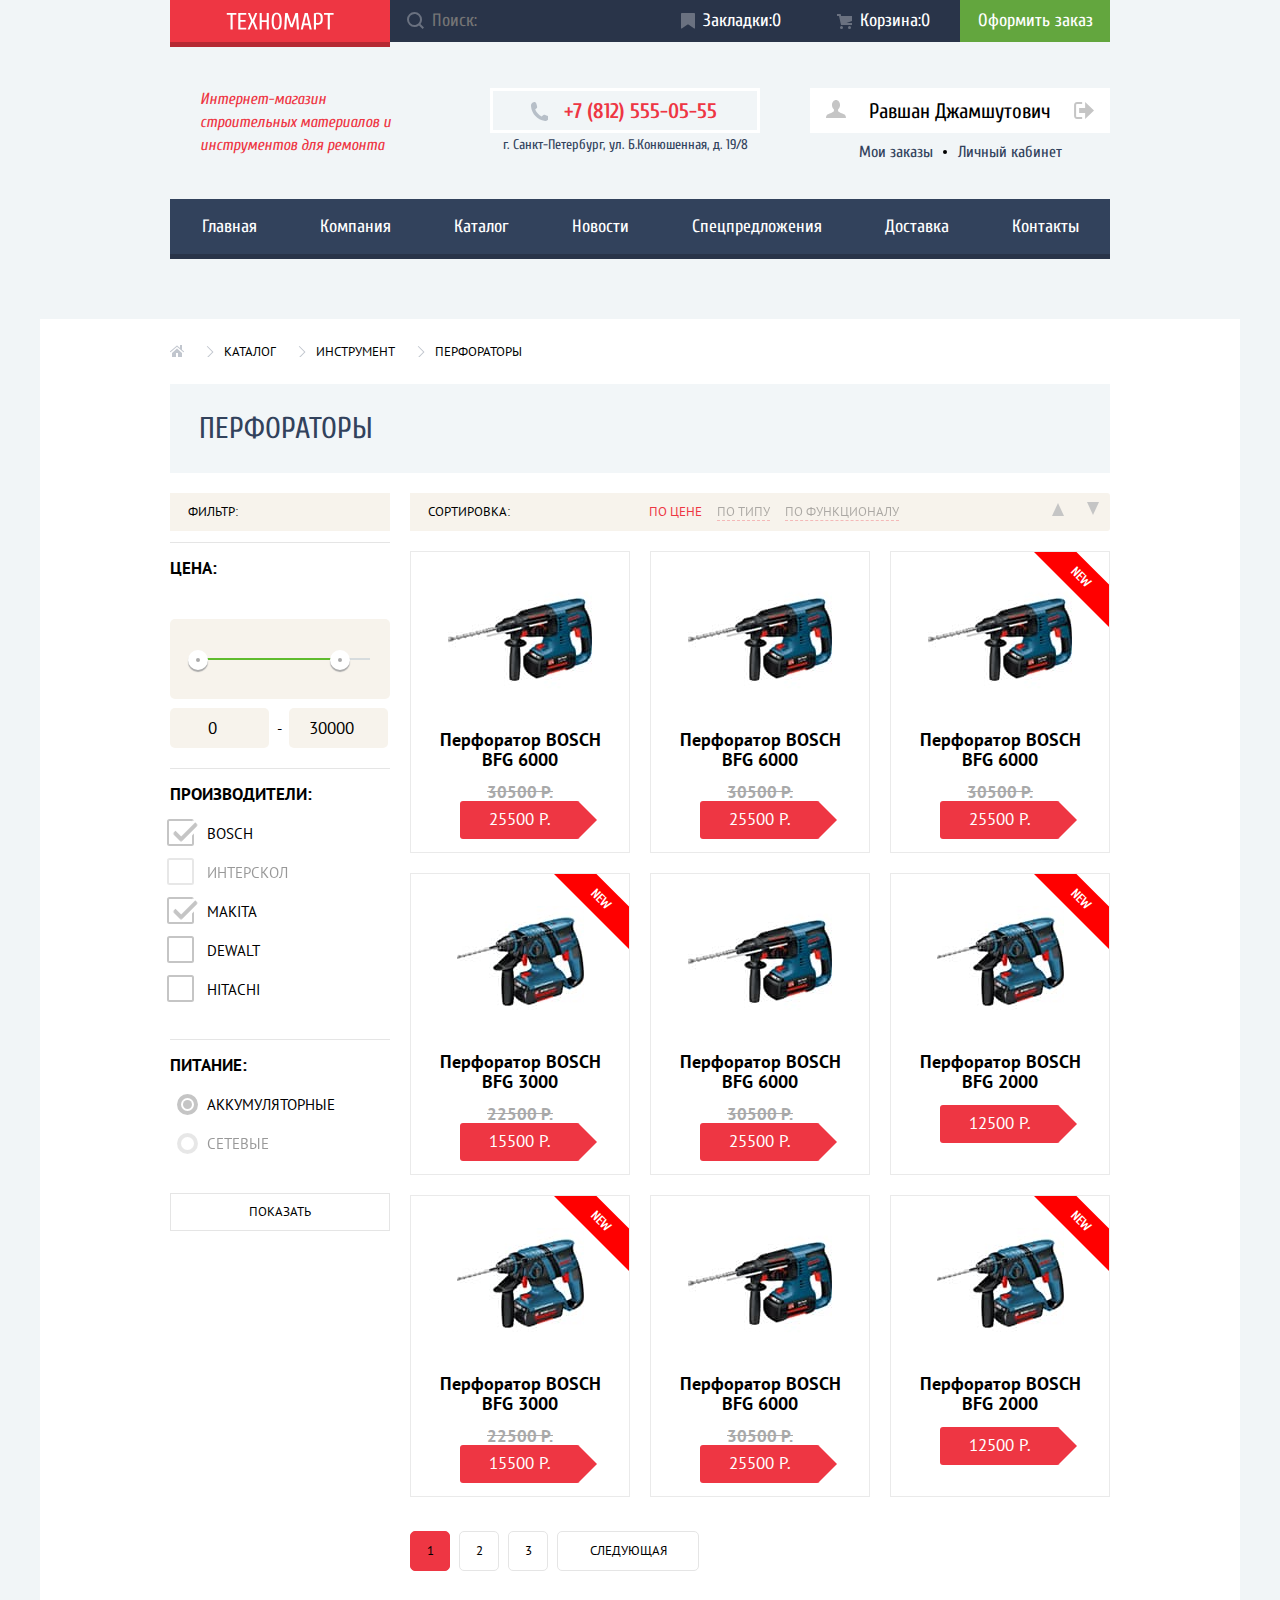
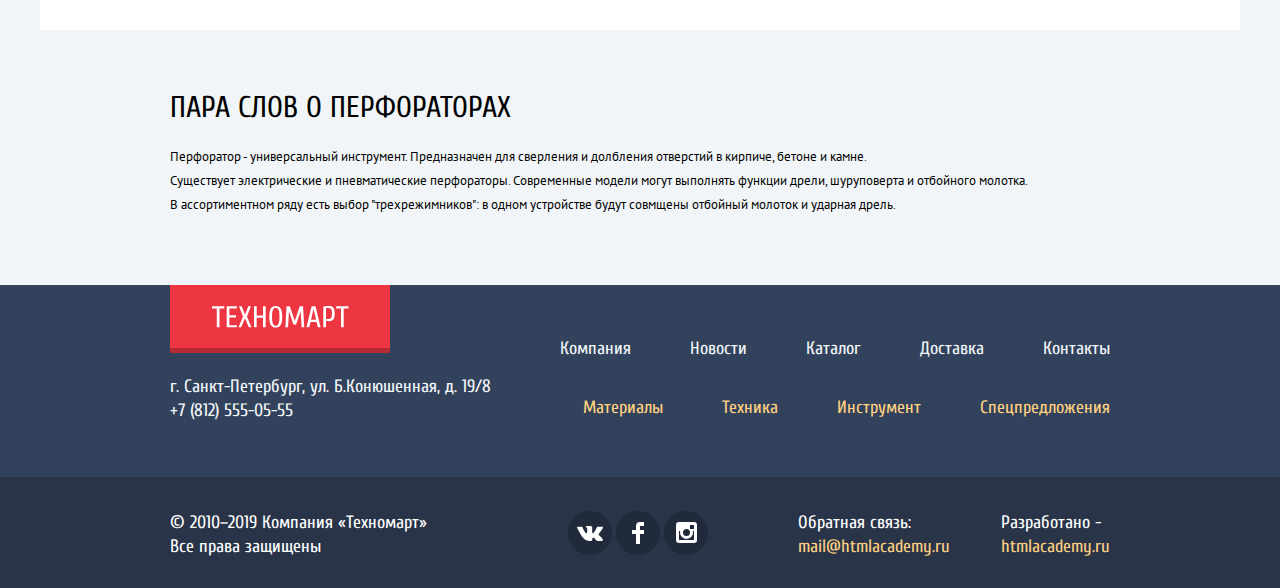
==== commit 6cd9c7af: "всплывающее окно в карточке товара" ====
--- a/catalog.html
+++ b/catalog.html
@@ -87,258 +87,295 @@
   </div>
   </header>
 
-  <main class="page-catalog container loyout-positioner">
-
-    <header class="page-title" >
-      <ul class="breadcrumbs">
-        <li class="breadcrumbs-item"><a href="index.html"><span></span></a></li>
-        <li class="breadcrumbs-item"><a href="catalog.html">Каталог</a></li>
-        <li class="breadcrumbs-item"><a href="#">Инструмент</a></li>
-        <li class="breadcrumbs-item breadcrumbs-current"><a>перфораторы</a></li>
-      </ul>
-      <h1 class="headline headline-categories container-categories"">Перфораторы</h1>
+  <main>
+
+    <div class="page-catalog container loyout-positioner">
+      <header class="page-title">
+        <ul class="breadcrumbs">
+          <li class="breadcrumbs-item"><a href="index.html"><span></span></a></li>
+          <li class="breadcrumbs-item"><a href="catalog.html">Каталог</a></li>
+          <li class="breadcrumbs-item"><a href="#">Инструмент</a></li>
+          <li class="breadcrumbs-item breadcrumbs-current"><a>перфораторы</a></li>
+        </ul>
+        <h1 class="headline headline-categories container-categories"">Перфораторы</h1>
     </header>
 
 
-    <section class="filters">
-      <h2 class="filter-title">Фильтр:</h2>
-      <form class="filter" method="get" action="https://echo.htmlacademy.ru">
-        <fieldset>
-          <legend class="filter-headline">Цена:</legend>
-          <div class="range-controls">
-            <div class="scale">
-              <div class="bar"></div>
-            </div>
-            <div class="toggle toggle-min"></div>
-            <div class="toggle toggle-max"></div>
-            <!-- <input class="filter-option slider-min" id="price-min" type="range" min="0" max="30000" step="10" value="0"> -->
-            <!-- <input class="filter-option slider-max" id="price-max" type="range" min="0" max="30000" step="10" value="0"> -->
+    <section class=" filters">
+          <h2 class="filter-title">Фильтр:</h2>
+          <form class="filter" method="get" action="https://echo.htmlacademy.ru">
+            <fieldset>
+              <legend class="filter-headline">Цена:</legend>
+              <div class="range-controls">
+                <div class="scale">
+                  <div class="bar"></div>
+                </div>
+                <div class="toggle toggle-min"></div>
+                <div class="toggle toggle-max"></div>
+                <!-- <input class="filter-option slider-min" id="price-min" type="range" min="0" max="30000" step="10" value="0"> -->
+                <!-- <input class="filter-option slider-max" id="price-max" type="range" min="0" max="30000" step="10" value="0"> -->
+              </div>
+              <div class="price-controls">
+                <label class="min-price" for="">
+                  <input class="filter-input-price filter-price" type="number" name="min-price" min="0" value="0">
+                </label>
+                <span>-</span>
+                <label class="max-price" for="">
+                  <input class="filter-input-price filter-price" type="number" name="max-price" min="1" value="30000">
+                </label>
+
+              </div>
+            </fieldset>
+            <fieldset>
+              <legend class="filter-headline">Производители:</legend>
+              <ul>
+                <li class="filter-option filter-checkbox">
+                  <input class="visually-hidden filter-input-checkbox filter-input" type="checkbox" name="bosch"
+                    id="filter-bosch" checked>
+                  <label class="label" for="filter-bosch">Bosch</label>
+                </li>
+                <li class="filter-option filter-checkbox">
+                  <input class="visually-hidden filter-input-checkbox filter-input" type="checkbox" name="interscol"
+                    id="filter-interscol" disabled>
+                  <label class="label" for="filter-interscol">Интерскол</label>
+                </li>
+                <li class="filter-option filter-checkbox">
+                  <input class="visually-hidden filter-input-checkbox filter-input" type="checkbox" name="malita"
+                    id="filter-makita" checked>
+                  <label class="label" for="filter-makita">Makita</label>
+                </li>
+                <li class="filter-option filter-checkbox">
+                  <input class="visually-hidden filter-input-checkbox filter-input" type="checkbox" name="dewalt"
+                    id="filter-dewalt">
+                  <label class="label" for="filter-dewalt">DeWalt</label>
+                </li>
+                <li class="filter-option filter-checkbox">
+                  <input class="visually-hidden filter-input-checkbox filter-input" type="checkbox" name="hitachi"
+                    id="filter-hitachi">
+                  <label class="label" for="filter-hitachi">Hitachi</label>
+                </li>
+              </ul>
+            </fieldset>
+            <fieldset>
+              <legend class="filter-headline">Питание:</legend>
+              <ul>
+                <li class="filter-option filter-radio">
+                  <input class="visually-hidden filter-input-radio filter-input" type="radio" name="product-group"
+                    value="acamulatory" id="filter-acamulatory" checked>
+                  <label class="label" for="filter-acamulatory">Аккумуляторные</label>
+                </li>
+                <li class="filter-option filter-radio">
+                  <input class="visually-hidden filter-input-radio filter-input" type="radio" name="product-group"
+                    value="network" id="filter-network" disabled>
+                  <label class="label" for="network">Сетевые</label>
+                </li>
+              </ul>
+            </fieldset>
+          </form>
+          <button type="submit" class="filter-button">Показать</button>
+          </section>
+
+          <div class="catalog">
+            <section class="filter-sorting">
+              <h2 class="filter-sorting-title">Сортировка:</h2>
+              <ul class="filter-sorting-list">
+                <li class="filter-sorting-item"><button class="sorting-price current">по цене</button></li>
+                <li class="filter-sorting-item"><button class="sorting-type">по типу</button></li>
+                <li class="filter-sorting-item"><button class="sorting-function">по функционалу</button></li>
+                <li class="filter-sorting-item"><button class="sorting-arrows-up current"></button></li>
+                <li class="filter-sorting-item"><button class="sorting-arrows-down"></button></li>
+              </ul>
+            </section>
+            <section>
+              <h2 class="visually-hidden">Каталог перфораторов</h2>
+              <ul class="catalog-list">
+                <li class="catalog-item">
+                  <div class="catalog-image-box">
+                    <div class="card-group">
+                      <button class="group-desc in-basket">Купить</button>
+                      <button class="group-desc in-bookmarks">В закладки</button>
+                    </div>
+                    <img class="catalog-item-image" src="img/bosch6000.jpg" width="144" height="128"
+                      alt="">
+                  </div>
+                  <a class="catalog-item-title" href="#">
+                    <h3>Перфоратор BOSCH BFG 6000</h3>
+                  </a>
+                  <p>
+                    <span class="catalog-item-oldprice">30500 Р.</span>
+                    <button class="catalog-item-price" type="button"> 25500 Р.</button>
+                  </p>
+                </li>
+
+                <li class="catalog-item">
+                  <div class="catalog-image-box">
+                    <div class="card-group">
+                      <button class="group-desc in-basket">Купить</button>
+                      <button class="group-desc in-bookmarks">В закладки</button>
+                    </div>
+                    <img class="catalog-item-image" src="img/bosch6000.jpg" width="144" height="128"
+                      alt="">
+                  </div>
+                  <a class="catalog-item-title" href="#">
+                    <h3>Перфоратор BOSCH BFG 6000</h3>
+                  </a>
+                  <p>
+                    <span class="catalog-item-oldprice">30500 Р.</span>
+                    <button class="catalog-item-price" type="button"> 25500 Р.</button>
+                  </p>
+                </li>
+
+                <li class="catalog-item">
+                  <span class="new-span">new</span>
+                  <div class="catalog-image-box">
+                    <div class="card-group">
+                      <button class="group-desc in-basket">Купить</button>
+                      <button class="group-desc in-bookmarks">В закладки</button>
+                    </div>
+                    <img class="catalog-item-image" src="img/bosch6000.jpg" width="144" height="128"
+                      alt="">
+                  </div>
+                  <a class="catalog-item-title" href="#">
+                    <h3>Перфоратор BOSCH BFG 6000</h3>
+                  </a>
+                  <p>
+                    <span class="catalog-item-oldprice">30500 Р.</span>
+                    <button class="catalog-item-price" type="button"> 25500 Р.</button>
+                  </p>
+                </li>
+
+                <li class="catalog-item">
+                  <span class="new-span">new</span>
+                  <div class="catalog-image-box">
+                    <div class="card-group">
+                      <button class="group-desc in-basket">Купить</button>
+                      <button class="group-desc in-bookmarks">В закладки</button>
+                    </div>
+                    <img class="catalog-item-image" src="img/bosch3000.jpg" width="127" height="112"
+                      alt="">
+                  </div>
+                  <a class="catalog-item-title" href="#">
+                    <h3>Перфоратор BOSCH BFG 3000</h3>
+                  </a>
+                  <p>
+                    <span class="catalog-item-oldprice">22500 Р.</span>
+                    <button class="catalog-item-price" type="button"> 15500 Р.</button>
+                  </p>
+                </li>
+
+                <li class="catalog-item">
+                  <div class="catalog-image-box">
+                    <div class="card-group">
+                      <button class="group-desc in-basket">Купить</button>
+                      <button class="group-desc in-bookmarks">В закладки</button>
+                    </div>
+                    <img class="catalog-item-image" src="img/bosch6000.jpg" width="144" height="128"
+                      alt="Перфоратор BOSCH BFG 6000">
+                  </div>
+                  <a class="catalog-item-title" href="#">
+                    <h3>Перфоратор BOSCH BFG 6000</h3>
+                  </a>
+                  <p>
+                    <span class="catalog-item-oldprice">30500 Р.</span>
+                    <button class="catalog-item-price" type="button"> 25500 Р.</button>
+                  </p>
+                </li>
+
+                <li class="catalog-item">
+                  <span class="new-span">new</span>
+                  <div class="catalog-image-box">
+                    <div class="card-group">
+                      <button class="group-desc in-basket">Купить</button>
+                      <button class="group-desc in-bookmarks">В закладки</button>
+                    </div>
+                    <img class="catalog-item-image" src="img/bosch2000.jpg" width="127" height="112"
+                      alt="">
+                  </div>
+                  <a class="catalog-item-title" href="#">
+                    <h3>Перфоратор BOSCH BFG 2000</h3>
+                  </a>
+                  <p>
+                    <button class="catalog-item-price" type="button"> 12500 Р.</button>
+                  </p>
+                </li>
+
+                <li class="catalog-item">
+                  <span class="new-span">new</span>
+                  <div class="catalog-image-box">
+                    <div class="card-group">
+                      <button class="group-desc in-basket">Купить</button>
+                      <button class="group-desc in-bookmarks">В закладки</button>
+                    </div>
+                    <img class="catalog-item-image" src="img/bosch3000.jpg" width="127" height="112"
+                      alt="Перфоратор BOSCH BFG 3000">
+                  </div>
+                  <a class="catalog-item-title" href="#">
+                    <h3>Перфоратор BOSCH BFG 3000</h3>
+                  </a>
+                  <p>
+                    <span class="catalog-item-oldprice">22500 Р.</span>
+                    <button class="catalog-item-price" type="button"> 15500 Р.</button>
+                  </p>
+                </li>
+
+                <li class="catalog-item">
+                  <div class="catalog-image-box">
+                    <div class="card-group">
+                      <button class="group-desc in-basket">Купить</button>
+                      <button class="group-desc in-bookmarks">В закладки</button>
+                    </div>
+                    <img class="catalog-item-image" src="img/bosch6000.jpg" width="144" height="128"
+                      alt="Перфоратор BOSCH BFG 6000">
+                  </div>
+                  <a class="catalog-item-title" href="#">
+                    <h3>Перфоратор BOSCH BFG 6000</h3>
+                  </a>
+                  <p>
+                    <span class="catalog-item-oldprice">30500 Р.</span>
+                    <button class="catalog-item-price" type="button"> 25500 Р.</button>
+                  </p>
+                </li>
+
+                <li class="catalog-item">
+                  <span class="new-span">new</span>
+                  <div class="catalog-image-box">
+                    <div class="card-group">
+                      <button class="group-desc in-basket">Купить</button>
+                      <button class="group-desc in-bookmarks">В закладки</button>
+                    </div>
+                    <img class="catalog-item-image" src="img/bosch2000.jpg" width="127" height="112"
+                      alt="">
+                  </div>
+                  <a class="catalog-item-title" href="#">
+                    <h3>Перфоратор BOSCH BFG 2000</h3>
+                  </a>
+                  <p>
+                    <button class="catalog-item-price" type="button"> 12500 Р.</button>
+                  </p>
+                </li>
+              </ul>
+
+              <ul class="pagination-list">
+                <li class="pagination-item pagination-item-current"><a>1</a></li>
+                <li class="pagination-item "><a href="#">2</a></li>
+                <li class="pagination-item"><a href="#">3</a></li>
+                <li class="pagination-item"><a href="#">Следующая</a></li>
+              </ul>
+            </section>
           </div>
-          <div class="price-controls">
-            <label class="min-price" for="">
-              <input class="filter-input-price filter-price" type="number" name="min-price" min="0" value="0">
-            </label>
-            <span>-</span>
-            <label class="max-price" for="">
-              <input class="filter-input-price filter-price" type="number" name="max-price" min="1" value="30000">
-            </label>
-
-          </div>
-        </fieldset>
-        <fieldset>
-          <legend class="filter-headline">Производители:</legend>
-          <ul>
-            <li class="filter-option filter-checkbox">
-              <input class="visually-hidden filter-input-checkbox filter-input" type="checkbox" name="bosch"
-                id="filter-bosch" checked>
-              <label class="label" for="filter-bosch">Bosch</label>
-            </li>
-            <li class="filter-option filter-checkbox">
-              <input class="visually-hidden filter-input-checkbox filter-input" type="checkbox" name="interscol"
-                id="filter-interscol" disabled>
-              <label class="label" for="filter-interscol">Интерскол</label>
-            </li>
-            <li class="filter-option filter-checkbox">
-              <input class="visually-hidden filter-input-checkbox filter-input" type="checkbox" name="malita"
-                id="filter-makita" checked>
-              <label class="label" for="filter-makita">Makita</label>
-            </li>
-            <li class="filter-option filter-checkbox">
-              <input class="visually-hidden filter-input-checkbox filter-input" type="checkbox" name="dewalt"
-                id="filter-dewalt">
-              <label class="label" for="filter-dewalt">DeWalt</label>
-            </li>
-            <li class="filter-option filter-checkbox">
-              <input class="visually-hidden filter-input-checkbox filter-input" type="checkbox" name="hitachi"
-                id="filter-hitachi">
-              <label class="label" for="filter-hitachi">Hitachi</label>
-            </li>
-          </ul>
-        </fieldset>
-        <fieldset>
-          <legend class="filter-headline">Питание:</legend>
-          <ul>
-            <li class="filter-option filter-radio">
-              <input class="visually-hidden filter-input-radio filter-input" type="radio" name="product-group"
-                value="acamulatory" id="filter-acamulatory" checked>
-              <label class="label" for="filter-acamulatory">Аккумуляторные</label>
-            </li>
-            <li class="filter-option filter-radio">
-              <input class="visually-hidden filter-input-radio filter-input" type="radio" name="product-group"
-                value="network" id="filter-network" disabled>
-              <label class="label" for="network">Сетевые</label>
-            </li>
-          </ul>
-        </fieldset>
-      </form>
-      <button type="submit" class="filter-button">Показать</button>
+    </div>
+
+    <section class="catalog-information loyout-positioner">
+      <h2 class="headline headline-categories headline-black-colors">пара слов о перфораторах</h2>
+      <p>Перфоратор - универсальный инструмент. Предназначен для сверления и долбления отверстий в
+        кирпиче, бетоне и камне.</p>
+      <p>Существует электрические и пневматические перфораторы. Современные модели могут выполнять функции дрели,
+        шуруповерта и отбойного молотка.</p>
+      <p>В ассортиментном ряду есть выбор &QUOT;трехрежимников&QUOT;: в одном устройстве будут совмщены отбойный
+        молоток и ударная дрель.
+      </p>
     </section>
-
-    <div class="catalog">
-      <section class="filter-sorting">
-        <h2 class="filter-sorting-title">Сортировка:</h2>
-        <ul class="filter-sorting-list">
-          <li class="filter-sorting-item"><button class="sorting-price current">по цене</button></li>
-          <li class="filter-sorting-item"><button class="sorting-type">по типу</button></li>
-          <li class="filter-sorting-item"><button class="sorting-function">по функционалу</button></li>
-          <li class="filter-sorting-item"><button class="sorting-arrows-up current"></button></li>
-          <li class="filter-sorting-item"><button class="sorting-arrows-down"></button></li>
-        </ul>
-      </section>
-      <section>
-        <h2 class="visually-hidden">Каталог перфораторов</h2>
-        <ul class="catalog-list">
-          <li class="catalog-item">
-            <div class="catalog-image-box">
-              <img class="catalog-item-image" src="img/bosch6000.jpg" width="144" height="128"
-                alt="Перфоратор BOSCH BFG 6000">
-            </div>
-
-            <a class="catalog-item-title" href="#">
-              <h3>Перфоратор BOSCH BFG 6000</h3>
-            </a>
-            <p>
-              <span class="catalog-item-oldprice">30500 Р.</span>
-              <button class="catalog-item-price" type="button"> 25500 Р.</button>
-            </p>
-          </li>
-
-          <li class="catalog-item">
-            <div class="catalog-image-box">
-              <img class="catalog-item-image" src="img/bosch6000.jpg" width="144" height="128"
-                alt="Перфоратор BOSCH BFG 6000">
-            </div>
-            <a class="catalog-item-title" href="#">
-              <h3>Перфоратор BOSCH BFG 6000</h3>
-            </a>
-            <p>
-              <span class="catalog-item-oldprice">30500 Р.</span>
-              <button class="catalog-item-price" type="button"> 25500 Р.</button>
-            </p>
-          </li>
-
-          <li class="catalog-item">
-            <div class="catalog-image-box">
-              <img class="catalog-item-image" src="img/bosch6000.jpg" width="144" height="128"
-                alt="Перфоратор BOSCH BFG 6000">
-            </div>
-            <a class="catalog-item-title" href="#">
-              <h3>Перфоратор BOSCH BFG 6000</h3>
-            </a>
-            <p>
-              <span class="catalog-item-oldprice">30500 Р.</span>
-              <button class="catalog-item-price" type="button"> 25500 Р.</button>
-            </p>
-          </li>
-
-          <li class="catalog-item">
-            <div class="catalog-image-box">
-              <img class="catalog-item-image" src="img/bosch3000.jpg" width="127" height="112"
-                alt="Перфоратор BOSCH BFG 2000"></p>
-              </div>
-            <a class="catalog-item-title" href="#">
-              <h3>Перфоратор BOSCH BFG 3000</h3>
-            </a>
-            <p class="catalog-item-image">
-            <p>
-              <span class="catalog-item-oldprice">22500 Р.</span>
-              <button class="catalog-item-price" type="button"> 15500 Р.</button>
-            </p>
-            <span>new</span>
-          </li>
-
-          <li class="catalog-item">
-            <div class="catalog-image-box">
-              <img class="catalog-item-image" src="img/bosch6000.jpg" width="144" height="128"
-                alt="Перфоратор BOSCH BFG 6000">
-            </div>
-            <a class="catalog-item-title" href="#">
-              <h3>Перфоратор BOSCH BFG 6000</h3>
-            </a>
-            <p>
-              <span class="catalog-item-oldprice">30500 Р.</span>
-              <button class="catalog-item-price" type="button"> 25500 Р.</button>
-            </p>
-          </li>
-
-          <li class="catalog-item">
-            <div class="catalog-image-box">
-              <img class="catalog-item-title" src="img/bosch2000.jpg" width="127" height="112"
-              alt="Перфоратор BOSCH BFG 2000">
-            </div>
-            <a class="catalog-item-title" href="#">
-              <h3>Перфоратор BOSCH BFG 2000</h3>
-            </a>
-            <p>
-              <button class="catalog-item-price" type="button">12500 Р.</button>
-            </p>
-            <span>new</span>
-          </li>
-
-          <li class="catalog-item">
-            <div class="catalog-image-box">
-              <img class="catalog-item-image" src="img/bosch3000.jpg" width="127" height="112"
-              alt="Перфоратор BOSCH BFG 3000">
-            </div>
-            <a class="catalog-item-title" href="#">
-              <h3>Перфоратор BOSCH BFG 3000</h3>
-            </a>
-            <p>
-              <span class="catalog-item-oldprice">22500 Р.</span>
-              <button class="catalog-item-price" type="button"> 15500 Р.</button>
-            </p>
-            <span>new</span>
-          </li>
-
-          <li class="catalog-item">
-            <div class="catalog-image-box">
-              <img class="catalog-item-image" src="img/bosch6000.jpg" width="144" height="128"
-                alt="Перфоратор BOSCH BFG 6000">
-            </div>
-            <a class="catalog-item-title" href="#">
-              <h3>Перфоратор BOSCH BFG 6000</h3>
-            </a>
-            <p>
-              <span class="catalog-item-oldprice">30500 Р.</span>
-              <button class="catalog-item-price" type="button"> 25500 Р.</button>
-            </p>
-          </li>
-
-          <li class="catalog-item">
-            <div class="catalog-image-box">
-              <img class="catalog-item-title" src="img/bosch2000.jpg" width="127" height="112"
-                alt="Перфоратор BOSCH BFG 2000">
-              </div>
-            <a class="catalog-item-title" href="#">
-              <h3>Перфоратор BOSCH BFG 2000</h3>
-            </a>
-            <p>
-              <button class="catalog-item-price" type="button">12500 Р.</button>
-            </p>
-            <span>new</span>
-          </li>
-        </ul>
-
-        <ul class="pagination-list">
-          <li class="pagination-item pagination-item-current"><a>1</a></li>
-          <li class="pagination-item "><a href="#">2</a></li>
-          <li class="pagination-item"><a href="#">3</a></li>
-          <li class="pagination-item"><a href="#">Следующая</a></li>
-        </ul>
-      </section>
-    </div>
-
   </main>
-      <section class="catalog-information loyout-positioner">
-        <h2 class="headline headline-categories headline-black-colors">пара слов о перфораторах</h2>
-        <p>Перфоратор - универсальный инструмент. Предназначен для сверления и долбления отверстий в
-          кирпиче, бетоне и камне.</p>
-        <p>Существует электрические и пневматические перфораторы. Современные модели могут выполнять функции дрели,
-          шуруповерта и отбойного молотка.</p>
-        <p>В ассортиментном ряду есть выбор &QUOT;трехрежимников&QUOT;: в одном устройстве будут совмщены отбойный
-          молоток и ударная дрель.
-        </p>
-      </section>
 
 
   <footer class="main-footer">
@@ -381,7 +418,7 @@
       <div class="loyout-positioner">
         <p class="footer-copiright-info">
           © 2010–2019 Компания «Техномарт»
-        <br>Все права защищены
+          <br>Все права защищены
         </p>
         <div class="footer-social">
           <ul class="footer-social-list">
@@ -421,11 +458,11 @@
             <a class="footer-copiright-address" href="#"">mail@htmlacademy.ru</a>
           </div>
 
-          <div class="footer-copi">
-            <p class="footer-copiright-source">
-              Разработано -
-            </p>
-            <a class="footer-copiright-address" href="https://htmlacademy.ru/">htmlacademy.ru</a>
+          <div class=" footer-copi">
+              <p class="footer-copiright-source">
+                Разработано -
+              </p>
+              <a class="footer-copiright-address" href="https://htmlacademy.ru/">htmlacademy.ru</a>
           </div>
       </div>
     </section>
@@ -437,8 +474,8 @@
 
 <section class="modal modal-add-product">
   <div class="modal-add-product-title">
-      <p>Товар добавлен в корзину</p>
-      <button class="modal-close" type="button" aria-label="Закрыть"></button>
+    <p>Товар добавлен в корзину</p>
+    <button class="modal-close" type="button" aria-label="Закрыть"></button>
   </div>
 
   <div class="buttons-add-product">
--- a/css/style.css
+++ b/css/style.css
@@ -149,16 +149,21 @@
 }
 
 .new-span {
-  position: absolute;
-  display: block;
-  width: 67px;
-  height: 67px;
-  background: url("../img/span-new.svg");
-  background-repeat: no-repeat;
-  background-position: 0 0;
+  font-family: "Cuprum", "Arial", sans-serif;
+  text-transform: uppercase;
+  display: flex;
+  align-items: center;
+  justify-content: center;
+  width:120px;
+  height: 30px;
+  position: absolute;
   top: 0;
   right: 0;
-  z-index: 10;
+  transform: rotate(45deg) translatex(25%) translatey(-50%); /* Помещаем в угол засчёт позиционирования и трансформирования */
+
+  background-color: red;
+  color: white;
+  text-transform: uppercase;
 }
 
 /* Main navigation */
@@ -389,6 +394,7 @@
   font-size: 21px;
   background-color: var(--basic-white);
   color: var(--black);
+  cursor: pointer;
 }
 
 .user-link::after {
@@ -410,6 +416,10 @@
   opacity: 1;
 }
 
+.user-link:active {
+ color: var(--basic-greylight);
+}
+
 .user-menu-list {
   margin: 0;
   padding: 0;
@@ -417,29 +427,32 @@
   flex-wrap: wrap;
   justify-content: center;
   font-size: 16px;
+  list-style: none;
 }
 
 .user-menu-list li {
-  margin-right: 15px;
-  padding-left: 15px;
-}
-
-.user-menu-list a:not(first-child)::before {
+  margin-right: 25px;
+  padding-left: 25px;
+}
+
+.user-menu-list li:not(:first-child)::before {
   content: "";
   position: absolute;
-  top: 0;
-  left: 0;
-  display: block;
-  width: 3px;
-  height: 3px;
+  top: 10px;
+  left: 10px;
+  display: block;
+  width: 4px;
+  height: 4px;
   background-color: var(--black);
   border-radius: 50%;
 }
+
 .user-menu-list li:first-child {
-}
-
-user-menu-list li:last-child {
   margin-right: 0;
+}
+
+.user-menu-list li{
+  position: relative;
 }
 
 .user-menu-list a {
@@ -476,7 +489,14 @@
   z-index: 1;
 }
 
-.user-navigation-item + svg:hover {
+.user-navigation-item:hover a,
+.user-navigation-item:focus a {
+  color: var(--basic-red);
+}
+
+.user-navigation-item:active a {
+  color: var(--black);
+  opacity: .5;
 }
 
 .user-navigation-item .login-link,
@@ -642,6 +662,8 @@
   border: none;
 }
 
+
+
 .filter-headline::before{
   content: "";
   display: block;
@@ -876,9 +898,7 @@
 .applications-item .headline {
   font-size: 24px;
 }
-.applications-item .button {
-  margin-top: 10px;
-}
+
 
 .applications-item:nth-child(1)::before {
   content: "";
@@ -991,8 +1011,17 @@
   width: 136px;
   height: 38px;
   background-color: var(--white-background);
-}
-
+  background: rgba(255,245,215, .5);
+}
+
+.applications-button:hover,
+.applications-button:focus {
+  background: rgba(197,197,197, .5);
+}
+
+.applications-button:active {
+  background: rgba(169,169,169, .5);
+}
 /* Slider */
 
 .slide {
@@ -1261,6 +1290,7 @@
   align-items: center;
   justify-content: center;
 }
+
 .popular-goods-list {
   display: grid;
   grid-template-columns: repeat(4, 1fr);
@@ -1281,7 +1311,118 @@
   position: relative;
   box-sizing: border-box;
   border: 1px solid var(--grey-border);
-}
+  cursor: pointer;
+  overflow: hidden; /* Всё, что выходит за пределы карточки - скрыто/обрезано */
+  transition: 0.2s all ease; /* Плавный переход для анимации */
+}
+
+.popular-goods-item:hover,
+.catalog-item:hover {
+  box-shadow: 0 0 10px 2px rgba(0, 0, 0, 0.2);
+}
+
+.popular-goods-item:hover .catalog-image-box > .catalog-item-image,
+.catalog-item:hover .catalog-image-box > .catalog-item-image {
+  display: none;
+}
+
+.popular-goods-item:hover .catalog-image-box .card-group,
+.catalog-item:hover .catalog-image-box .card-group{
+  display: flex;
+}
+
+.card-group {
+  display: none;
+  flex-direction: column;
+  align-items: center;
+  justify-content: center;
+  border-radius: inherit;
+  width: 100%;
+  height: 100%;
+}
+
+.group-desc {
+  width: 50%;
+  text-align: center;
+}
+
+.in-basket,
+.in-bookmarks {
+  font-family: "Cuprum", "Arial", sans-serif;
+  font-size: 14px;
+  text-transform: uppercase;
+  border-radius: 2px;
+  display: flex;
+  justify-content: center;
+  align-items: center;
+  width: 138px;
+  height: 38px;
+  margin: 0 auto 7px;
+  border: 0;
+  cursor: pointer;
+}
+
+.in-basket::before {
+  content: "";
+  display: block;
+  width: 15px;
+  height: 15px;
+  background: url("../img/icon-cart.svg") no-repeat;
+  top: 10px;
+  left: 30px;
+  margin-right: 10px;
+  opacity: .4;
+}
+
+.in-basket{
+  background-color: var(--basic-green);
+  color: var(--basic-white);
+  box-shadow: inset 0px -3px 0px #367315;
+}
+
+.in-basket:hover,
+.in-basket:focus {
+  background-color: #5fbb2d;
+}
+
+.in-basket:active {
+  background-color: #518534;
+}
+
+.in-bookmarks {
+  background-color: var(--basic-white);
+  border: 3px solid var(--basic-green);
+  color: #32425c;
+}
+
+.in-bookmarks:hover,
+.in-bookmarks:focus {
+  border-color: #32425c;
+}
+
+.in-bookmarks:active {
+  opacity: .3;
+}
+
+
+.catalog-item-title {
+  display: block;
+  width: 185px;
+  font-size: 18px;
+  line-height: 20px;
+  font-weight: 700;
+  color: var(--black);
+  text-decoration: none;
+  margin: 0 auto 7px;
+}
+
+.catalog-item-title h3{
+  padding: 0;
+  margin: 0;
+  font-size: 18px;
+}
+
+
 
 /* Catalog */
 
@@ -1342,9 +1483,7 @@
   margin-right: 0;
 }
 
-.popular-manifacturer {
-  margin-bottom: 70px;
-}
+
 
 .popular-manifacturer-list {
   display: grid;
@@ -1403,15 +1542,6 @@
   vertical-align: middle;
 }
 
-.catalog-item-title {
-  font-size: 18px;
-  line-height: 20px;
-  font-weight: 700;
-  color: var(--black);
-  text-decoration: none;
-  bargin-bottom: 7px;
-}
-
 .catalog-item-oldprice {
   display: block;
   font-size: 17px;
@@ -1421,10 +1551,32 @@
 }
 
 .catalog-item-price {
+  position: relative;
+  bottom: 0;
+
+  display: flex;
+  justify-content: center;
   font-size: 17px;
   color: var(--basic-white);
   background-color: var(--basic-red);
-  border: 0;
+  border: none;
+  border-radius: 3px;
+  align-items: center;
+  margin: 0 auto;
+  padding: 0;
+  width: 120px;
+  height: 38px;
+}
+
+.catalog-item-price::after {
+  content: '';
+  position: absolute;
+  top: 1px;
+  right: -35px;
+  width: 0;
+  height: 0;
+  border: 18px solid var(--basic-white);
+  border-left-color: var(--basic-red);
 }
 
 /* Pagination */
@@ -1480,11 +1632,13 @@
 
 .service {
   background-color: var(--basic-background);
-
-  padding-top: 64px;
-  padding-bottom: 99px;
+  padding-top: 50px;
   margin: 0 auto;
-  margin-bottom: 70px;
+}
+
+.service p {
+  padding: 0;
+  margin: 0;
 }
 
 .services-headline {
@@ -1532,9 +1686,9 @@
 
 .services-item .button-service {
   display: flex;
-  justify-content: center;
-  align-items: center;
-  width: 240px;
+  justify-content: flex-start;
+  align-items: center;
+  width: 220px;
   height: 61px;
   font-family: "Cuprum", "Arial", sans-serif;
   font-size: 21px;
@@ -1542,6 +1696,7 @@
   font-weight: 700;
   color: var(--basic-white);
   background: #32425c;
+  padding-left: 20px;;
   border: none;
   box-shadow: 0px 1px 0px #293449, inset 0px 1px 0px #405069;
   cursor: pointer;
@@ -1557,35 +1712,44 @@
   color: var(--black);
 }
 
-.services-dilivery {
-  position: relative;
-}
-
-.services-delivery::after {
-  content: "";
-  display: block;
-  background-image: url("../img/delivery.png");
+.service-loyout {
+  width: 619px;
+  display: flex;
+  justify-content: space-between;
+}
+
+.services-delivery {
+  display: block;
   width: 468px;
   height: 261px;
+  background-image: url("../img/delivery.png");
   background-repeat: no-repeat;
-  position: absolute;
   bottom: 0;
   right: 0;
 }
 
+.services-delivery .headline,
+.services-garantee .headline,
+.services-garantee .headline {
+  padding: 0;
+  margin: 0;
+}
+
+.services-delivery p {
+  margin-top: 20px;
+  display: block;
+}
+
 .services-garantee {
-  display: none;
-  position: relative;
-}
-
-.services-garantee::after {
-  content: "";
+
+}
+
+.services-garantee {
   display: block;
   width: 468px;
   height: 261px;
   background-image: url("../img/guarantee.png");
   background-repeat: no-repeat;
-  position: absolute;
   bottom: 0;
   right: 0;
 }
@@ -1595,17 +1759,16 @@
   position: relative;
 }
 
-.services-credit::after {
-  content: "";
+.services-credit {
   display: block;
   width: 468px;
   height: 261px;
   background-image: url("../img/credit.png");
   background-repeat: no-repeat;
-  position: absolute;
-  bottom: -100px;
+  bottom: 0;
   right: 0;
 }
+
 
 /* Company */
 
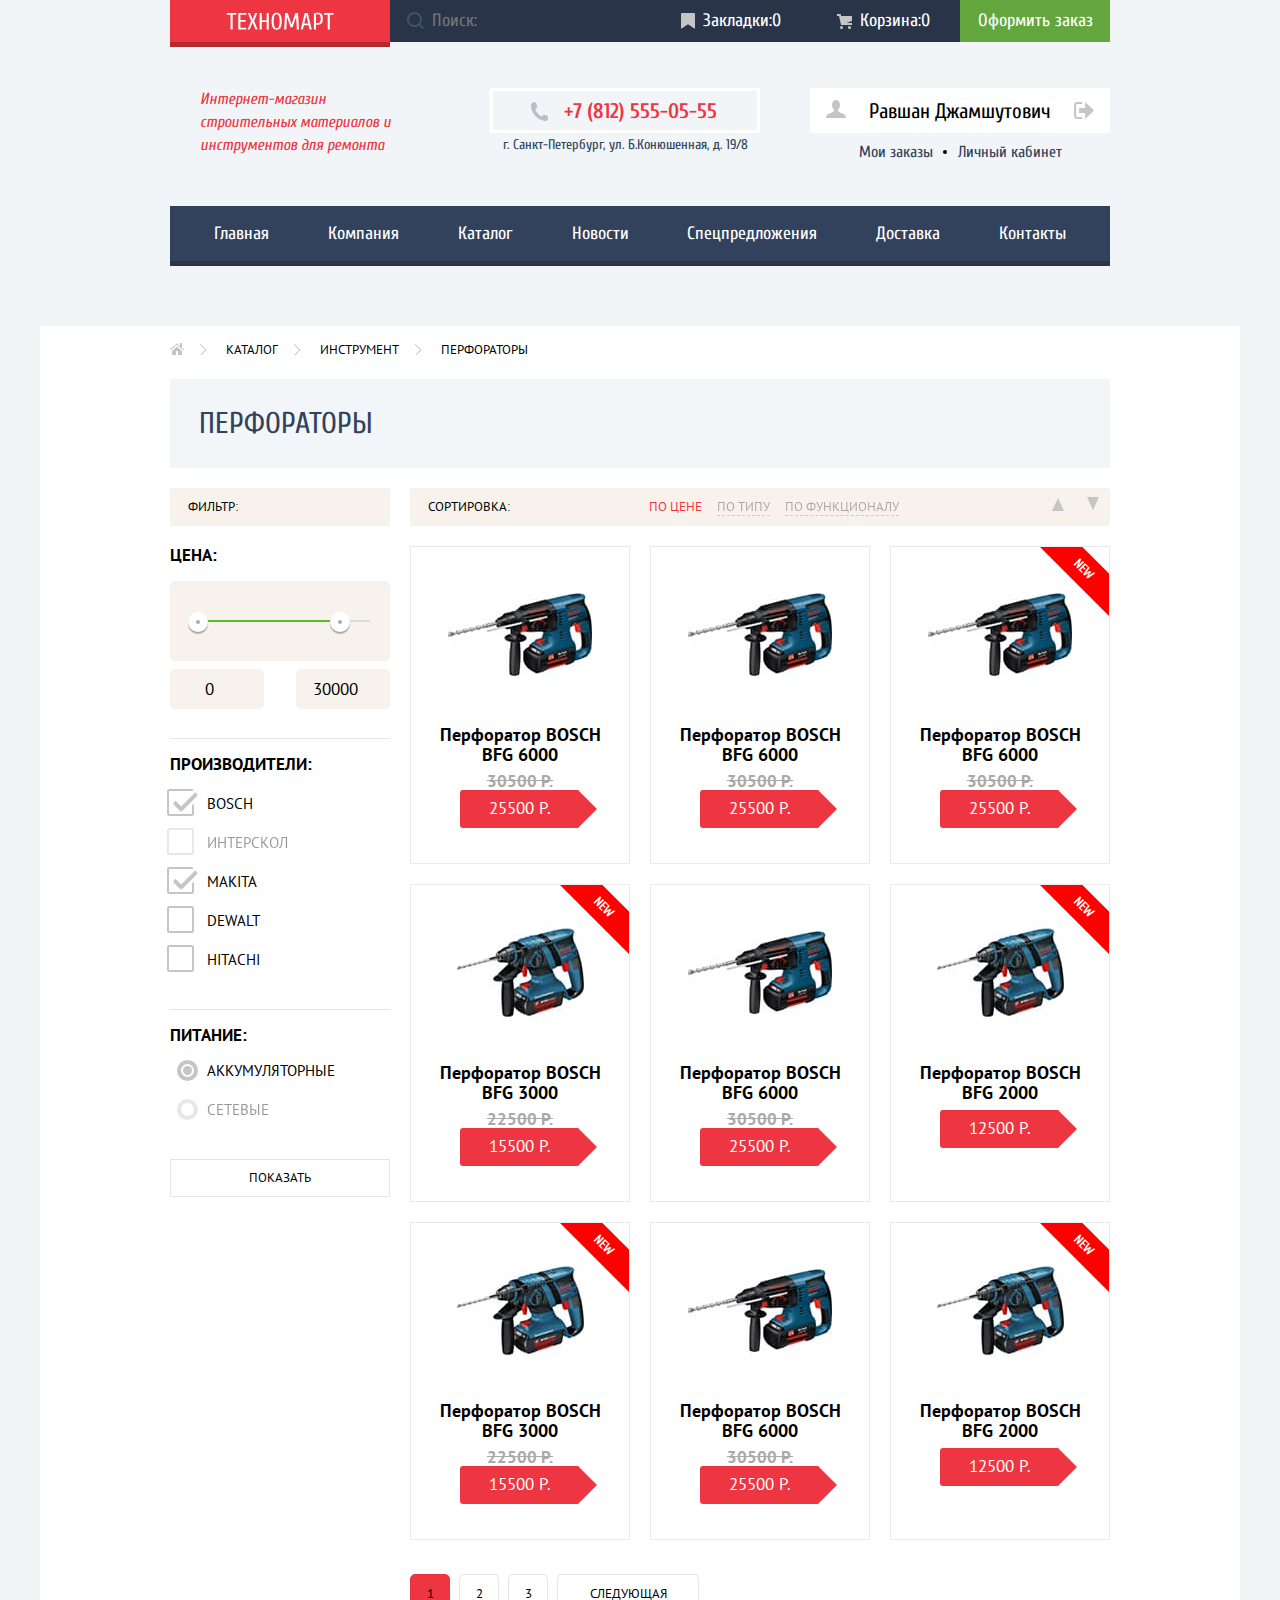
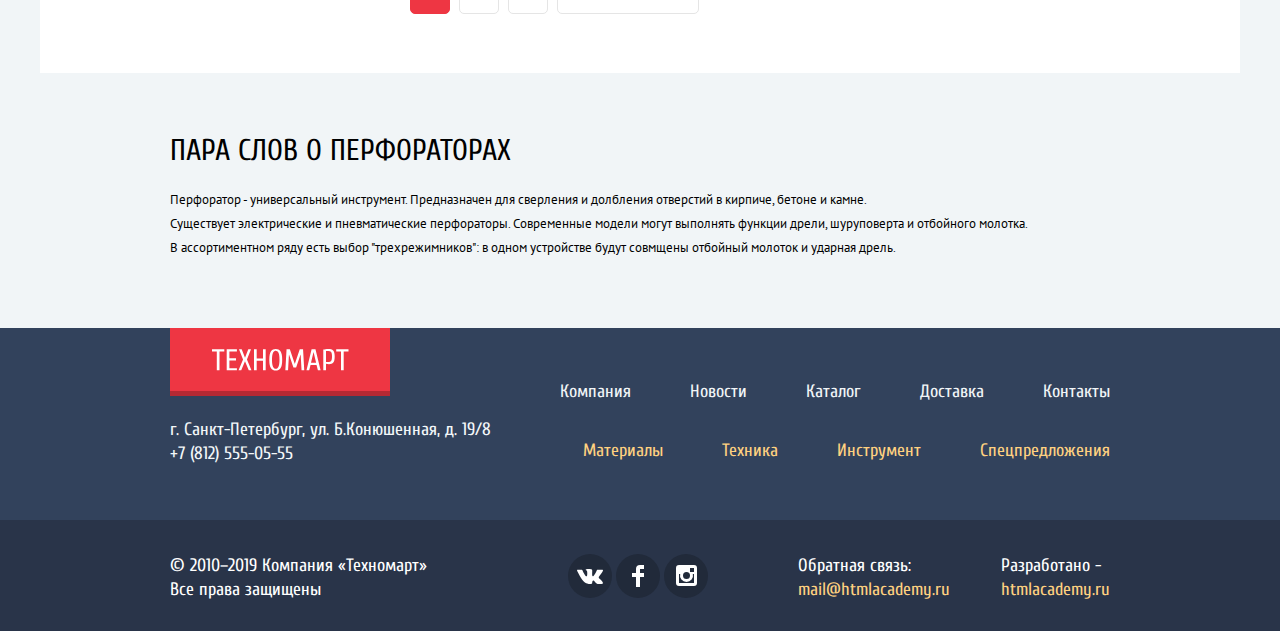
==== commit 3ceaea49: "Правка карточек товара, фильтра по товарам" ====
--- a/catalog.html
+++ b/catalog.html
@@ -119,14 +119,12 @@
                 <label class="min-price" for="">
                   <input class="filter-input-price filter-price" type="number" name="min-price" min="0" value="0">
                 </label>
-                <span>-</span>
                 <label class="max-price" for="">
                   <input class="filter-input-price filter-price" type="number" name="max-price" min="1" value="30000">
                 </label>
-
               </div>
             </fieldset>
-            <fieldset>
+            <fieldset class="filter-manifactur">
               <legend class="filter-headline">Производители:</legend>
               <ul>
                 <li class="filter-option filter-checkbox">
@@ -201,7 +199,7 @@
                   <a class="catalog-item-title" href="#">
                     <h3>Перфоратор BOSCH BFG 6000</h3>
                   </a>
-                  <p>
+                  <p class="catalog-item-price-box">
                     <span class="catalog-item-oldprice">30500 Р.</span>
                     <button class="catalog-item-price" type="button"> 25500 Р.</button>
                   </p>
@@ -219,7 +217,7 @@
                   <a class="catalog-item-title" href="#">
                     <h3>Перфоратор BOSCH BFG 6000</h3>
                   </a>
-                  <p>
+                  <p class="catalog-item-price-box">
                     <span class="catalog-item-oldprice">30500 Р.</span>
                     <button class="catalog-item-price" type="button"> 25500 Р.</button>
                   </p>
@@ -238,7 +236,7 @@
                   <a class="catalog-item-title" href="#">
                     <h3>Перфоратор BOSCH BFG 6000</h3>
                   </a>
-                  <p>
+                  <p class="catalog-item-price-box">
                     <span class="catalog-item-oldprice">30500 Р.</span>
                     <button class="catalog-item-price" type="button"> 25500 Р.</button>
                   </p>
@@ -257,7 +255,7 @@
                   <a class="catalog-item-title" href="#">
                     <h3>Перфоратор BOSCH BFG 3000</h3>
                   </a>
-                  <p>
+                  <p class="catalog-item-price-box">
                     <span class="catalog-item-oldprice">22500 Р.</span>
                     <button class="catalog-item-price" type="button"> 15500 Р.</button>
                   </p>
@@ -275,7 +273,7 @@
                   <a class="catalog-item-title" href="#">
                     <h3>Перфоратор BOSCH BFG 6000</h3>
                   </a>
-                  <p>
+                  <p class="catalog-item-price-box">
                     <span class="catalog-item-oldprice">30500 Р.</span>
                     <button class="catalog-item-price" type="button"> 25500 Р.</button>
                   </p>
@@ -294,7 +292,7 @@
                   <a class="catalog-item-title" href="#">
                     <h3>Перфоратор BOSCH BFG 2000</h3>
                   </a>
-                  <p>
+                  <p class="catalog-item-price-box">
                     <button class="catalog-item-price" type="button"> 12500 Р.</button>
                   </p>
                 </li>
@@ -312,7 +310,7 @@
                   <a class="catalog-item-title" href="#">
                     <h3>Перфоратор BOSCH BFG 3000</h3>
                   </a>
-                  <p>
+                  <p class="catalog-item-price-box">
                     <span class="catalog-item-oldprice">22500 Р.</span>
                     <button class="catalog-item-price" type="button"> 15500 Р.</button>
                   </p>
@@ -330,7 +328,7 @@
                   <a class="catalog-item-title" href="#">
                     <h3>Перфоратор BOSCH BFG 6000</h3>
                   </a>
-                  <p>
+                  <p class="catalog-item-price-box">
                     <span class="catalog-item-oldprice">30500 Р.</span>
                     <button class="catalog-item-price" type="button"> 25500 Р.</button>
                   </p>
@@ -349,7 +347,7 @@
                   <a class="catalog-item-title" href="#">
                     <h3>Перфоратор BOSCH BFG 2000</h3>
                   </a>
-                  <p>
+                  <p class="catalog-item-price-box">
                     <button class="catalog-item-price" type="button"> 12500 Р.</button>
                   </p>
                 </li>
--- a/css/style.css
+++ b/css/style.css
@@ -23,6 +23,7 @@
   --success-focus: #518534;
   --error-hover: #ca2c37;
   --error: #ba2732;
+  --dark-focus: #161d29;
 
   --white-background: rgba(0, 0, 0, 0.3);
   --black-background-social: #212a3a;
@@ -157,8 +158,8 @@
   width:120px;
   height: 30px;
   position: absolute;
-  top: 0;
-  right: 0;
+  top: -3px;
+  right: -3px;
   transform: rotate(45deg) translatex(25%) translatey(-50%); /* Помещаем в угол засчёт позиционирования и трансформирования */
 
   background-color: red;
@@ -215,17 +216,25 @@
 .search svg {
   content: "";
   position: absolute;
-  display: block;
   top: 12px;
   left: 17px;
   width: 17px;
   height: 17px;
-
-  opacity: 0.3;
-}
-
-.search svg:hover path {
+}
+
+.search path {
+  fill: var(--basic-grey);
+}
+
+.search:hover,
+.search:hover path {
   opacity: 1;
+  fill: var(--basic-white);
+}
+
+.search:focus,
+.search:focus path {
+  opacity: ;
 }
 
 .search {
@@ -241,21 +250,28 @@
   border: none;
 }
 
-input[type="search"]:hover {
-  background-color: var(--basic-white);
-  color: var(--black);
-}
 
 .bookmarks svg {
   margin-right: 8px;
   margin-left: 20px;
   width: 14px;
   height: 15.6px;
-  opacity: 0.3;
-}
-
-.bookmarks:hover .site-navigation {
+}
+
+.bookmarks path {
+  fill: var(--basic-greylight);
+}
+
+.bookmarks:hover,
+.bookmarks:hover path,
+.bookmarks:focus,
+.bookmarks:focus path {
   fill: var(--basic-white);
+}
+
+.bookmarks:active {
+  background-color: var(--dark-focus);
+  opacity: .4;
 }
 
 .bookmarks {
@@ -266,19 +282,29 @@
   position: relative;
 }
 
-.header-menu-link {
-  color: inherit;
-  text-decoration: none;
-}
 
 .basket svg {
   margin-left: 13px;
   margin-right: 8px;
   width: 15px;
   height: 15px;
-  opacity: 0.3;
-}
-
+}
+
+.basket path {
+  fill: var(--basic-greylight);
+}
+
+.basket:hover,
+.basket:hover path,
+.basket:focus,
+.basket:focus path {
+  fill: var(--basic-white);
+}
+
+.basket:active {
+  background-color: var(--dark-focus);
+  opacity: .4;
+}
 .basket {
   position: relative;
   display: flex;
@@ -287,6 +313,15 @@
   height: 42px;
 }
 
+.checkout:hover,
+.checkout:focus {
+  background-color: var(--success);
+}
+
+.checkout:active {
+  opacity: .6;
+}
+
 .checkout {
   display: flex;
   justify-content: center;
@@ -295,6 +330,10 @@
   background-color: var(--basic-green);
 }
 
+.header-menu-link {
+  color: inherit;
+  text-decoration: none;
+}
 
 /* Header Information */
 
@@ -303,7 +342,7 @@
   align-items: flex-start;
   justify-content: space-between;
   background-color: rgba(0, 0, 0, 0.0001);
-  margin-bottom: 35px;
+  margin-bottom: 42px;
 }
 
 .main-header-annotation {
@@ -364,9 +403,6 @@
   color: var(--basic-blacklight);
 }
 
-.user-navigation {
-}
-
 .user-link::before {
   content: "";
   position: absolute;
@@ -472,9 +508,9 @@
 
 .user-navigation-item {
   display: flex;
-  justify-content: center;
-  align-items: center;
-  margin-right: 15px;
+  justify-content: flex-end;
+  align-items: center;
+  margin-right: 0;
   position: relative;
 }
 
@@ -483,10 +519,13 @@
   top: 14px;
   left: 19px;
 
-  display: block;
   width: 20px;
   height: 17px;
-  z-index: 1;
+}
+
+.user-navigation-item:hover svg path,
+.user-navigation-item:focus svg path{
+  fill: var(--basic-white);
 }
 
 .user-navigation-item:hover a,
@@ -531,7 +570,7 @@
   padding-right: 24px;
   padding-bottom: 12px;
   padding-left: 45px;
-  margin-right: 10px;
+  margin-right: 12px;
 }
 
 .authorization {
@@ -557,7 +596,7 @@
 
 .site-navigation-list {
   margin: 0;
-  padding: 0;
+  padding: 0 15px;
   display: grid;
   grid-template-columns: repeat(7, minmax(auto, 500px));
   text-align: center;
@@ -591,9 +630,10 @@
 
 .breadcrumbs {
   display: flex;
+  justify-content: flex-start;
   flex-wrap: wrap;
   margin-top: 0;
-  margin-bottom: 20px;
+  margin-bottom: 17px;
   padding: 0;
   list-style-type: none;
   text-transform: uppercase;
@@ -617,7 +657,7 @@
   height: 12px;
   position: absolute;
   top: 5px;
-  left: -18px;
+  left: -27px;
   background: url("../img/icon-right-small.svg") no-repeat;
 }
 
@@ -628,7 +668,7 @@
 
 .breadcrumbs-item {
   position: relative;
-  margin-right: 40px;
+  margin-right: 42px;
 }
 .breadcrumbs-item:last-child {
   margin-right: 0;
@@ -654,6 +694,7 @@
   line-height: 18px;
   font-weight: normal;
   text-transform: uppercase;
+  margin-bottom: 20px;
 }
 
 .filter fieldset {
@@ -661,8 +702,6 @@
   margin: 0 0 20px;
   border: none;
 }
-
-
 
 .filter-headline::before{
   content: "";
@@ -673,20 +712,20 @@
   margin-bottom: 16px;
 }
 
-/* .filter-headline:first-child::before{
+fieldset:first-child .filter-headline::before{
   display: none;
-} */
+}
 
 .filter-headline {
   font-size: 17px;
-  margin-bottom: 20px;
+  margin-bottom: 16px;
   font-weight: 700;
 }
 
 .range-controls {
   position: relative;
   height: 41px;
-  margin-top: 21px;
+  margin-top: 0;
   margin-bottom: 9px;
   padding-top: 39px;
   padding-left: 20px;
@@ -728,18 +767,30 @@
   left: 160px;
 }
 
-.price-controls .min-price,
-.price-controls .max-price {
+.price-controls {
+  position: relative;
   font-family: "PT Sans", "Arial", sans-serif;
   font-size: 17px;
   font-weight: 400;
+}
+
+.min-price {
+  position: absolute;
+  bottom: -39px;
+  left: 0;
+}
+
+.max-price {
+  position: absolute;
+  bottom: -39px;
+  right: 0;
 }
 
 .filter-input-price {
   text-align: center;
   font-family: inherit;
   font-size: inherit;
-  width: 95px;
+  width: 90px;
   height: 38px;
 
   color: var(--black);
@@ -752,9 +803,15 @@
   margin: 3px;
 }
 
-
-
 /* Filter manifacturer */
+
+fieldset:nth-child(2) {
+  margin-top: 68px;
+}
+
+.filter-manifactur legend {
+  margin-bottom: 20px;
+}
 
 .filter ul {
   margin: 0;
@@ -893,6 +950,7 @@
 
 .applications-item {
   padding-left: 23px;
+  overflow: hidden;
 }
 
 .applications-item .headline {
@@ -923,7 +981,7 @@
   display: block;
   position: absolute;
   top: 34px;
-  right: 41px;
+  right: 33px;
   background-image: url("../img/icon-2.svg");
   width: 75px;
   height: 61px;
@@ -1079,6 +1137,7 @@
   line-height: 36px;
   font-weight: 700;
   text-transform: uppercase;
+  margin-bottom: 5px;
 }
 
 .applications-slider-info {
@@ -1090,14 +1149,27 @@
   position: absolute;
   bottom: 27px;
   left: 24px;
-  padding: 11px 46px 9px;
-}
-
-.applications-item .button-notify:hover {
+  padding: 7px 46px 7px;
+}
+
+.applications-item .button-notify:hover,
+.popular-header .button-notify:hover,
+.popular-manifacturer .button-notify:hover,
+.company-info-box .button-notify:hover,
+.company-info-map .button-notify:hover,
+.applications-item .button-notify:focus,
+.popular-header .button-notify:focus,
+.popular-manifacturer .button-notify:focus,
+.company-info-box .button-notify:focus,
+.company-info-map .button-notify:focus {
   background-color: var(--error-hover);
 }
 
-.applications-item .button-notify:focus {
+.applications-item .button-notify:active,
+.popular-header .button-notify:active,
+.popular-manifacturer .button-notify:active,
+.company-info-box .button-notify:active,
+.company-info-box .button-notify:active {
   background-color: var(--error);
 }
 
@@ -1106,9 +1178,9 @@
   z-index: 5;
   display: flex;
   justify-content: space-between;
-  width: 574px;
+  width: 576px;
   height: 42px;
-  top: 50%;
+  top: 122px;
   left: 24px;
 }
 
@@ -1118,7 +1190,7 @@
   background-color: transparent;
   background-position: 0 0;
   width: 21px;
-  height: 39px;
+  height: 41px;
   border: none;
   outline: none;
   cursor: pointer;
@@ -1130,7 +1202,7 @@
   background-color: transparent;
   background-position: 0 0;
   width: 21px;
-  height: 39px;
+  height: 41px;
   transform: rotate(180deg);
   border: none;
   outline: none;
@@ -1276,7 +1348,7 @@
   align-items: center;
 
   height: 89px;
-  padding-right: 14px;
+  padding-right: 18px;
   padding-left: 28px;
   margin-bottom: 20px;
 
@@ -1314,6 +1386,7 @@
   cursor: pointer;
   overflow: hidden; /* Всё, что выходит за пределы карточки - скрыто/обрезано */
   transition: 0.2s all ease; /* Плавный переход для анимации */
+  min-height: 318px;
 }
 
 .popular-goods-item:hover,
@@ -1427,7 +1500,7 @@
 /* Catalog */
 
 .page-catalog.container {
-  padding-top: 21px;
+  padding-top: 12px;
   padding-bottom: 0;
 }
 
@@ -1542,6 +1615,10 @@
   vertical-align: middle;
 }
 
+.catalog-item-price-box {
+  padding: 0;
+  margin: 0;
+}
 .catalog-item-oldprice {
   display: block;
   font-size: 17px;
@@ -1632,7 +1709,7 @@
 
 .service {
   background-color: var(--basic-background);
-  padding-top: 50px;
+  padding-top: 65px;
   margin: 0 auto;
 }
 
@@ -1649,11 +1726,16 @@
   grid-column: 1 / -1;
 
   margin-bottom: 70px;
+}
+
+.service-title .headline {
+  margin-top: 0;
 }
 
 .service-list-loyout {
   display: grid;
   grid-template-columns: 1fr 2fr;
+  margin-bottom: 22px;
 }
 
 .services-list {
@@ -1696,9 +1778,8 @@
   font-weight: 700;
   color: var(--basic-white);
   background: #32425c;
-  padding-left: 20px;;
+  padding-left: 22px;;
   border: none;
-  box-shadow: 0px 1px 0px #293449, inset 0px 1px 0px #405069;
   cursor: pointer;
   outline: none;
 }
@@ -1780,7 +1861,7 @@
 }
 
 .container.company-loyout {
-  padding-top: 70px;
+  padding-top: 72px;
 }
 
 .company-loyout .headline-categories {
@@ -1794,13 +1875,19 @@
 .company-info-box .headline,
 .company-info-map .headline {
   padding-top: 0;
-  margin-bottom: 24px;
+  margin-top: 0;
+  margin-bottom: 27px;
 }
 
 .company-info-box .paragraph:first-child {
-  margin-bottom: 20px;
-}
-
+  margin-bottom: 50px;
+}
+
+
+.company-info-box .paragraph:not(:first-child) {
+  padding: 0;
+  margin-bottom: 10px;
+}
 .carriers-list {
   list-style: none;
   color: var(--black);
@@ -2106,6 +2193,9 @@
   box-shadow: 0px 4px 20px rgba(0, 0, 0, 0.15);
 }
 
+.modal-show {
+  display: block;3
+}
 /* Modal close */
 
 .modal-close {
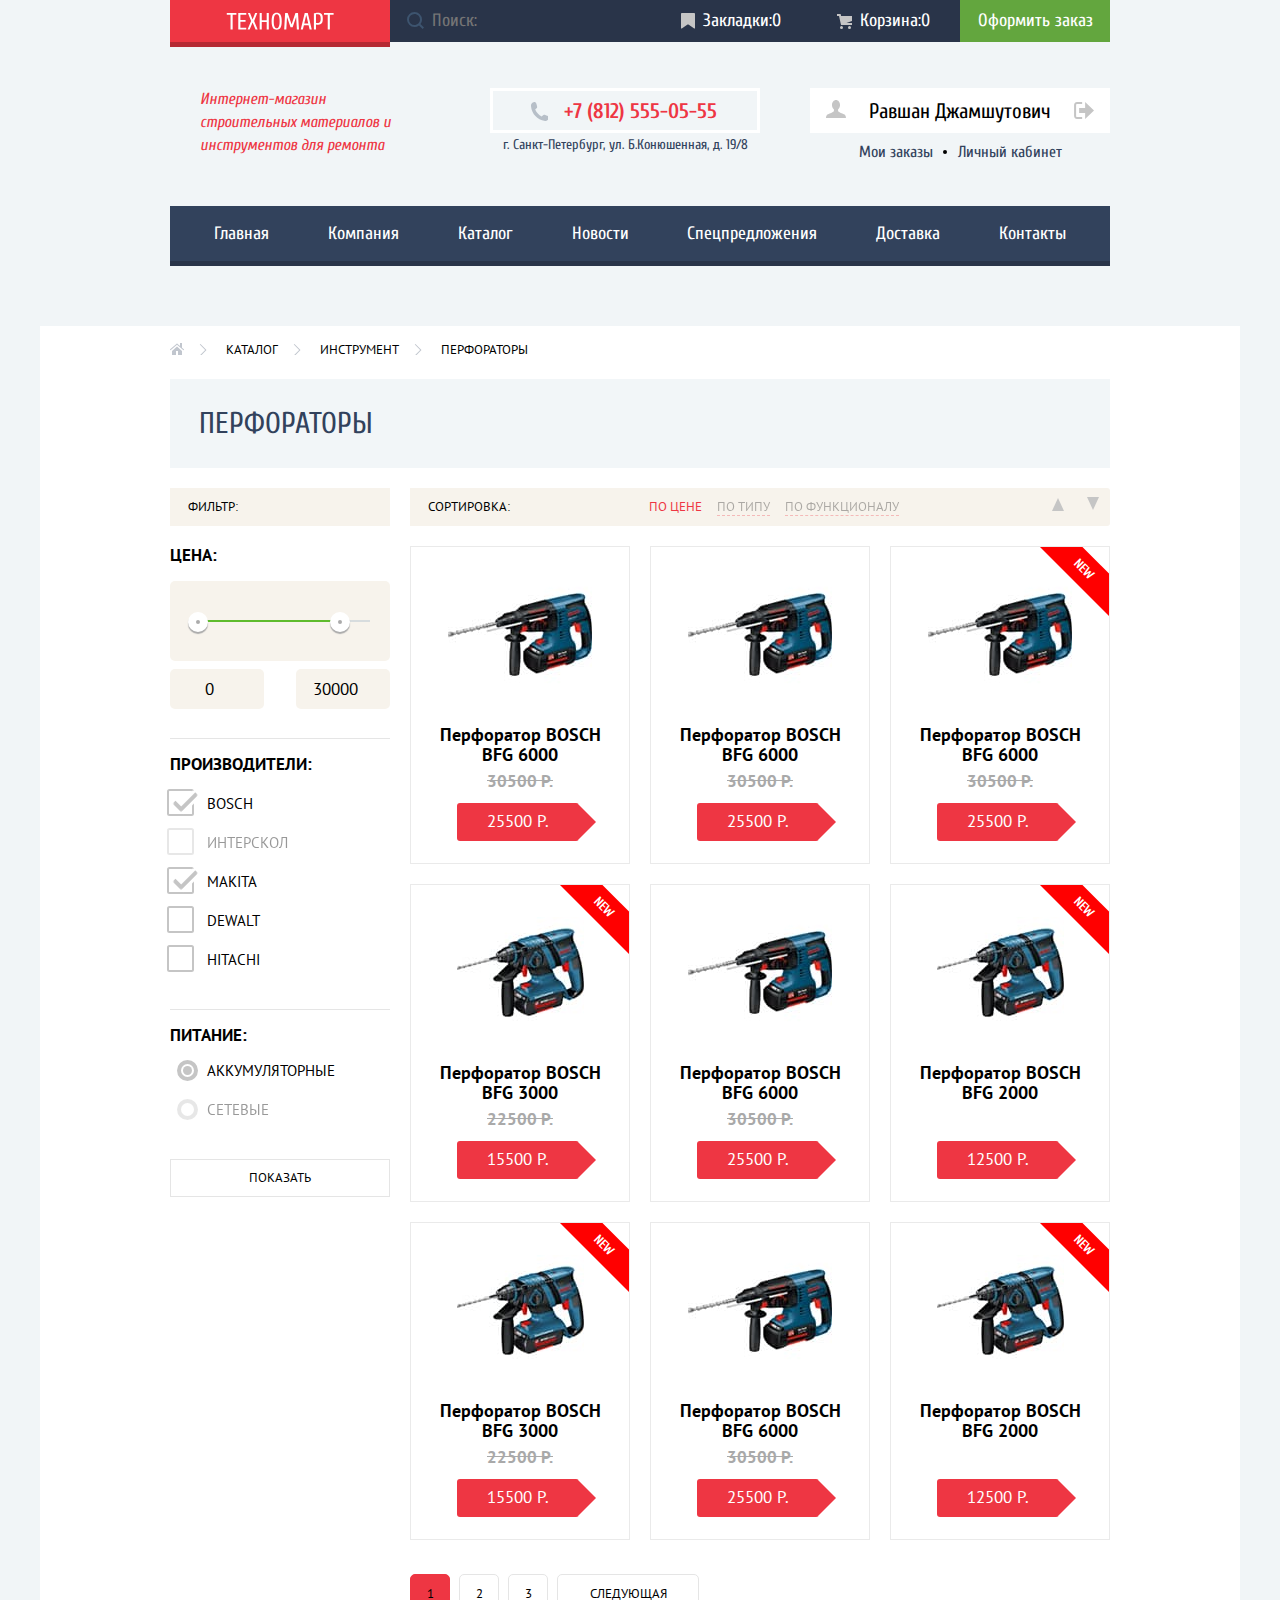
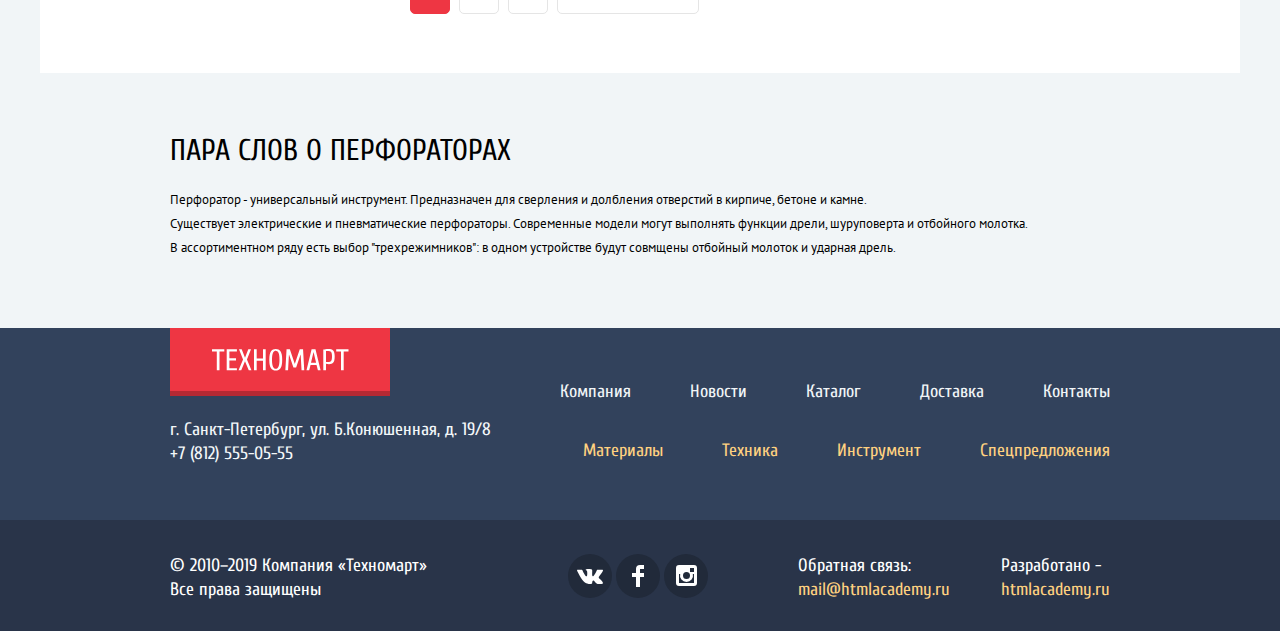
==== commit ce73f3fe: "Подключение script.js" ====
--- a/catalog.html
+++ b/catalog.html
@@ -180,8 +180,14 @@
                 <li class="filter-sorting-item"><button class="sorting-price current">по цене</button></li>
                 <li class="filter-sorting-item"><button class="sorting-type">по типу</button></li>
                 <li class="filter-sorting-item"><button class="sorting-function">по функционалу</button></li>
-                <li class="filter-sorting-item"><button class="sorting-arrows-up current"></button></li>
-                <li class="filter-sorting-item"><button class="sorting-arrows-down"></button></li>
+              </ul>
+              <ul class="filter-sorting-list">
+                <li class="filter-sorting-item">
+                  <button class="sorting-arrows-up current"><a class="btn__arrow "href="#"></a></button>
+                </li>
+                <li class="filter-sorting-item">
+                  <button class="sorting-arrows-down btn__arrow"></button>
+                </li>
               </ul>
             </section>
             <section>
@@ -292,7 +298,6 @@
                   <a class="catalog-item-title" href="#">
                     <h3>Перфоратор BOSCH BFG 2000</h3>
                   </a>
-                  <p class="catalog-item-price-box">
                     <button class="catalog-item-price" type="button"> 12500 Р.</button>
                   </p>
                 </li>
@@ -347,9 +352,7 @@
                   <a class="catalog-item-title" href="#">
                     <h3>Перфоратор BOSCH BFG 2000</h3>
                   </a>
-                  <p class="catalog-item-price-box">
                     <button class="catalog-item-price" type="button"> 12500 Р.</button>
-                  </p>
                 </li>
               </ul>
 
--- a/css/style.css
+++ b/css/style.css
@@ -175,10 +175,12 @@
   line-height: 24px;
   font-weight: 400;
   color: var(--basic-white);
-
   margin-bottom: 60px;
-
   background-color: rgba(0, 0, 0, 0.0001);
+}
+
+.main-header.loyout-positioner {
+  width: 1200px;
 }
 
 .main-header-up {
@@ -189,9 +191,6 @@
 .main-header-usermenu {
   margin-bottom: 46px;
   height: 42px;
-}
-
-.main-header-usermenu {
   display: flex;
   justify-self: space-between;
   text-align: center;
@@ -206,6 +205,7 @@
   box-shadow: inset 0px -5px 0px rgba(0, 0, 0, 0.24);
   text-align: center;
   padding-top: 12px;
+  margin-left: auto;
 }
 
 .header-logo-image {
@@ -213,34 +213,6 @@
   height: 18px;
 }
 
-.search svg {
-  content: "";
-  position: absolute;
-  top: 12px;
-  left: 17px;
-  width: 17px;
-  height: 17px;
-}
-
-.search path {
-  fill: var(--basic-grey);
-}
-
-.search:hover,
-.search:hover path {
-  opacity: 1;
-  fill: var(--basic-white);
-}
-
-.search:focus,
-.search:focus path {
-  opacity: ;
-}
-
-.search {
-  display: flex;
-  position: relative;
-}
 .search [type="search"] {
   min-width: 271px;
   min-height: 42px;
@@ -249,6 +221,42 @@
   background: var(--basic-blackdark);
   border: none;
 }
+.search svg {
+  content: "";
+  position: absolute;
+  top: 12px;
+  left: 17px;
+  width: 17px;
+  height: 17px;
+}
+
+.search path {
+  fill: var(--basic-grey);
+}
+
+input[type="search"]:focus {
+  color: var(--black);
+  background: var(--basic-white);
+  outline: none;
+}
+.search:hover,
+.search:hover path {
+  opacity: 1;
+  background: var(--basic-white);
+  fill: var(--basic-red);
+}
+
+.search:focus,
+.search:focus path {
+  color: var(--black);
+  fill: var(--basic-red);
+  background-color: var(--basic-white);
+}
+
+.search {
+  display: flex;
+  position: relative;
+}
 
 
 .bookmarks svg {
@@ -328,6 +336,7 @@
   align-items: center;
   width: 150px;
   background-color: var(--basic-green);
+  margin-right: auto;
 }
 
 .header-menu-link {
@@ -623,7 +632,7 @@
 
 .container {
   background-color: var(--basic-white);
-  padding: 59px 130px 70px;
+  padding: 59px 130px 65px;
 }
 
 /* Bredcrumbs */
@@ -1521,16 +1530,6 @@
 }
 
 .catalog-list {
-  /* display: flex;
-  justify-content: start;
-  align-items: start;
-  flex-wrap: wrap;
-  margin: 0;
-  padding: 0;
-  list-style: none;
-  margin-bottom: 48px;
-  outline-offset: -5px;
-  outline: 3px solid rgba(0, 0, 255, 0.7); */
   display: grid;
   grid-template-columns: repeat(3, 1fr);
   gap: 20px;
@@ -1544,13 +1543,6 @@
   padding: 0;
   list-style: none;
 }
-
-/* .catalog-item {
-  width: 220px;
-  min-height: 320px;
-  margin-right: 20px;
-  margin-bottom: 18px;
-} */
 
 .catalog-item:nth-child(3n) {
   margin-right: 0;
@@ -1581,6 +1573,7 @@
   text-align: center;
   border: 1px solid var(--grey-border);
 }
+
 .popular-manifacturer-item:hover {
   box-shadow: 0 0 10px 2px rgba(0, 0, 0, 0.2);
 }
@@ -1594,9 +1587,11 @@
 }
 
 .popular-manifacturer-item a {
-  vertical-align: middle;
-  background: var(--basic-white);
-  box-sizing: border-box;
+  width: 100%;
+  height: 100%;
+  display: flex;
+  justify-content: center;
+  align-items: center;
 }
 
 .catalog-image-box {
@@ -1625,6 +1620,10 @@
   line-height: 18px;
   color: #a9a9a9;
   text-decoration: line-through;
+}
+
+.catalog-item-title + .catalog-item-price {
+  margin-top: 38px;
 }
 
 .catalog-item-price {
@@ -1639,10 +1638,21 @@
   border: none;
   border-radius: 3px;
   align-items: center;
-  margin: 0 auto;
-  padding: 0;
-  width: 120px;
+  margin: 13px 46px 0;
+  padding: 0;
+  width: 122px;
   height: 38px;
+  cursor: pointer;
+}
+
+.catalog-item-price:hover,
+.catalog-item-price:focus {
+  background-color: var(--error-hover);
+}
+
+
+.catalog-item-price:active {
+  background-color: var(--error);
 }
 
 .catalog-item-price::after {
@@ -1654,6 +1664,13 @@
   height: 0;
   border: 18px solid var(--basic-white);
   border-left-color: var(--basic-red);
+}
+.catalog-item-price:hover::after {
+  border-left-color: var(--error-hover);
+}
+
+.catalog-item-price:active::after {
+  border-left-color: var(--error);
 }
 
 /* Pagination */
@@ -1724,7 +1741,6 @@
 
 .service-title {
   grid-column: 1 / -1;
-
   margin-bottom: 70px;
 }
 
@@ -1733,8 +1749,9 @@
 }
 
 .service-list-loyout {
-  display: grid;
-  grid-template-columns: 1fr 2fr;
+  display: flex;
+  justify-content: space-between;
+  flex-wrap: nowrap;
   margin-bottom: 22px;
 }
 
@@ -1794,19 +1811,25 @@
 }
 
 .service-loyout {
+  display: flex;
+  justify-content: space-between;
+}
+
+.services-delivery {
+  position: relative;
+  display: block;
   width: 619px;
-  display: flex;
-  justify-content: space-between;
-}
-
-.services-delivery {
-  display: block;
+  height: 261px;
+}
+
+.delivery {
+  position: absolute;
   width: 468px;
   height: 261px;
   background-image: url("../img/delivery.png");
   background-repeat: no-repeat;
-  bottom: 0;
-  right: 0;
+  right: -1px;
+  bottom: -19px;
 }
 
 .services-delivery .headline,
@@ -1816,38 +1839,75 @@
   margin: 0;
 }
 
-.services-delivery p {
-  margin-top: 20px;
-  display: block;
+.services-delivery .paragraph {
+  display: block;
+  width: 300px;
+  padding-top: 28px;
+}
+
+.services-delivery .paragraph:not(:nth-child(2)) {
+  padding-top: 0;
 }
 
 .services-garantee {
-
-}
-
-.services-garantee {
-  display: block;
-  width: 468px;
+  display: none;
+  position: relative;
+  width: 619px;
   height: 261px;
+}
+
+.services-garantee .paragraph {
+  display: block;
+  width: 331px;
+  padding-top: 28px;
+}
+.services-garantee .paragraph:not(:nth-child(2)) {
+  padding-top: 0;
+}
+
+.garantee {
+  position: absolute;
+  width: 389px;
+  height: 283px;
   background-image: url("../img/guarantee.png");
   background-repeat: no-repeat;
-  bottom: 0;
-  right: 0;
+  right: -1px;
+  bottom: -19px;
 }
 
 .services-credit {
   display: none;
   position: relative;
-}
-
-.services-credit {
-  display: block;
-  width: 468px;
+  width: 619px;
   height: 261px;
+}
+
+.services-credit .paragraph {
+  display: block;
+  width: 331px;
+  padding-top: 28px;
+}
+.services-credit .paragraph:not(:nth-child(2)) {
+  padding-top: 0;
+}
+
+.services-credit .button {
+  display: flex;
+  justify-content: center;
+  align-items: center;
+  width: 195px;
+  height: 38px;
+  margin-top: 20px;
+}
+
+.credit {
+  position: absolute;
+  width: 465px;
+  height: 285px;
   background-image: url("../img/credit.png");
   background-repeat: no-repeat;
-  bottom: 0;
-  right: 0;
+  right: -1px;
+  bottom: -19px;
 }
 
 
@@ -2194,7 +2254,7 @@
 }
 
 .modal-show {
-  display: block;3
+  display: block;
 }
 /* Modal close */
 
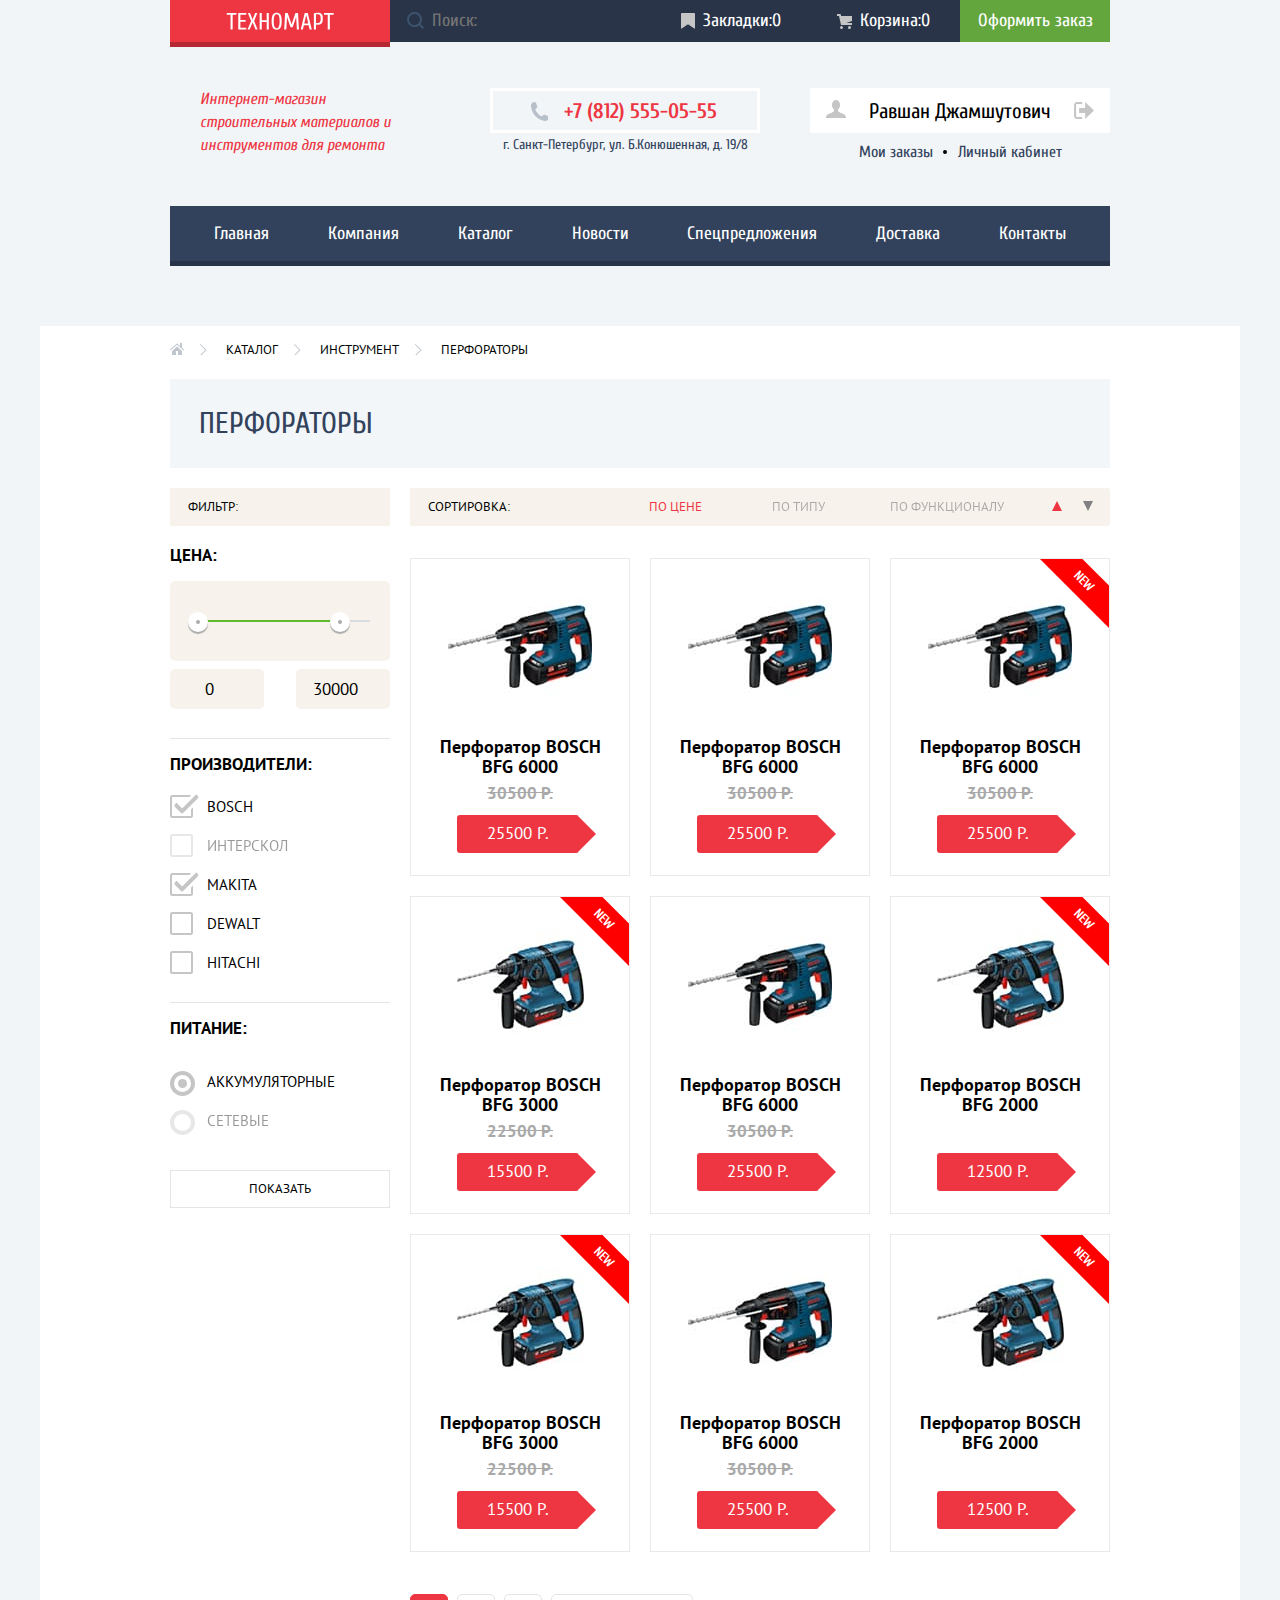
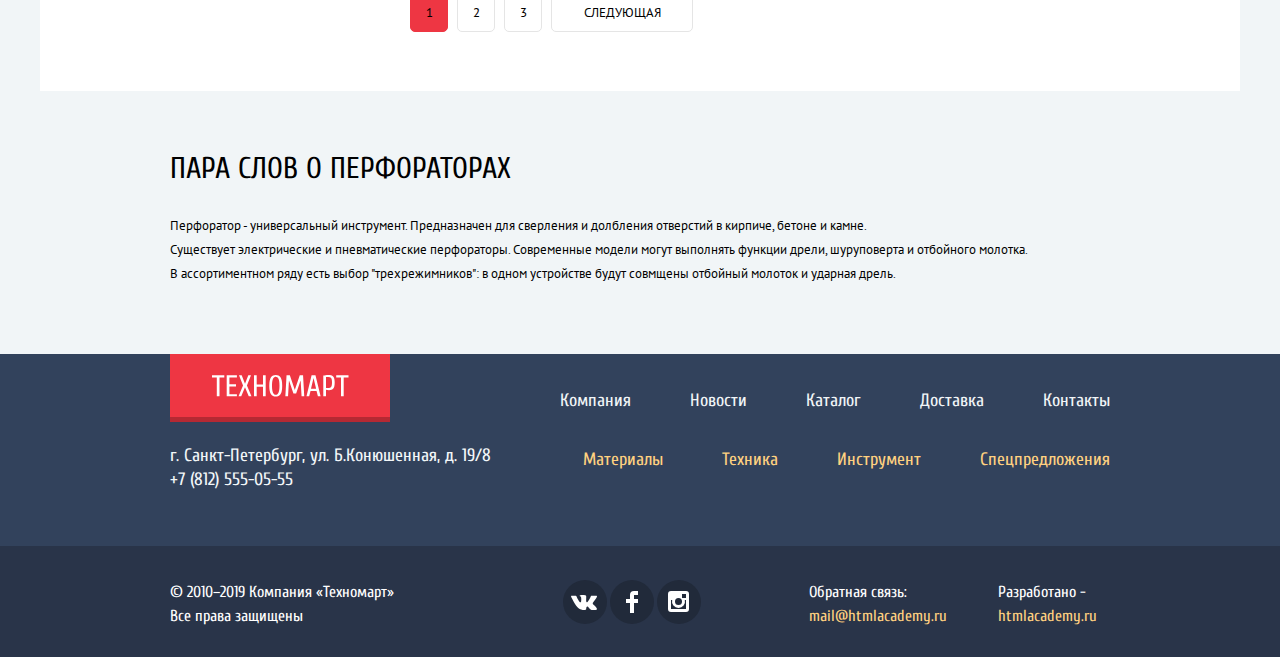
==== commit 76f05b88: "Каталог по PixelPerfect" ====
--- a/catalog.html
+++ b/catalog.html
@@ -154,7 +154,7 @@
                 </li>
               </ul>
             </fieldset>
-            <fieldset>
+            <fields class="filter-power">
               <legend class="filter-headline">Питание:</legend>
               <ul>
                 <li class="filter-option filter-radio">
@@ -168,7 +168,7 @@
                   <label class="label" for="network">Сетевые</label>
                 </li>
               </ul>
-            </fieldset>
+            </fields>
           </form>
           <button type="submit" class="filter-button">Показать</button>
           </section>
@@ -181,16 +181,17 @@
                 <li class="filter-sorting-item"><button class="sorting-type">по типу</button></li>
                 <li class="filter-sorting-item"><button class="sorting-function">по функционалу</button></li>
               </ul>
+
               <ul class="filter-sorting-list">
                 <li class="filter-sorting-item">
-                  <button class="sorting-arrows-up current"><a class="btn__arrow "href="#"></a></button>
+                  <button class="sorting-arrows current"><a class="btn-arrow-up " href="#"></a></button>
                 </li>
                 <li class="filter-sorting-item">
-                  <button class="sorting-arrows-down btn__arrow"></button>
+                  <button class="sorting-arrows"><a class="btn-arrow-down " href="#"></a></button>
                 </li>
               </ul>
             </section>
-            <section>
+            <section class="catalog-block">
               <h2 class="visually-hidden">Каталог перфораторов</h2>
               <ul class="catalog-list">
                 <li class="catalog-item">
@@ -199,8 +200,7 @@
                       <button class="group-desc in-basket">Купить</button>
                       <button class="group-desc in-bookmarks">В закладки</button>
                     </div>
-                    <img class="catalog-item-image" src="img/bosch6000.jpg" width="144" height="128"
-                      alt="">
+                    <img class="catalog-item-image" src="img/bosch6000.jpg" width="144" height="128" alt="">
                   </div>
                   <a class="catalog-item-title" href="#">
                     <h3>Перфоратор BOSCH BFG 6000</h3>
@@ -217,8 +217,7 @@
                       <button class="group-desc in-basket">Купить</button>
                       <button class="group-desc in-bookmarks">В закладки</button>
                     </div>
-                    <img class="catalog-item-image" src="img/bosch6000.jpg" width="144" height="128"
-                      alt="">
+                    <img class="catalog-item-image" src="img/bosch6000.jpg" width="144" height="128" alt="">
                   </div>
                   <a class="catalog-item-title" href="#">
                     <h3>Перфоратор BOSCH BFG 6000</h3>
@@ -236,8 +235,7 @@
                       <button class="group-desc in-basket">Купить</button>
                       <button class="group-desc in-bookmarks">В закладки</button>
                     </div>
-                    <img class="catalog-item-image" src="img/bosch6000.jpg" width="144" height="128"
-                      alt="">
+                    <img class="catalog-item-image" src="img/bosch6000.jpg" width="144" height="128" alt="">
                   </div>
                   <a class="catalog-item-title" href="#">
                     <h3>Перфоратор BOSCH BFG 6000</h3>
@@ -255,8 +253,7 @@
                       <button class="group-desc in-basket">Купить</button>
                       <button class="group-desc in-bookmarks">В закладки</button>
                     </div>
-                    <img class="catalog-item-image" src="img/bosch3000.jpg" width="127" height="112"
-                      alt="">
+                    <img class="catalog-item-image" src="img/bosch3000.jpg" width="127" height="112" alt="">
                   </div>
                   <a class="catalog-item-title" href="#">
                     <h3>Перфоратор BOSCH BFG 3000</h3>
@@ -292,13 +289,12 @@
                       <button class="group-desc in-basket">Купить</button>
                       <button class="group-desc in-bookmarks">В закладки</button>
                     </div>
-                    <img class="catalog-item-image" src="img/bosch2000.jpg" width="127" height="112"
-                      alt="">
+                    <img class="catalog-item-image" src="img/bosch2000.jpg" width="127" height="112" alt="">
                   </div>
                   <a class="catalog-item-title" href="#">
                     <h3>Перфоратор BOSCH BFG 2000</h3>
                   </a>
-                    <button class="catalog-item-price" type="button"> 12500 Р.</button>
+                  <button class="catalog-item-price" type="button"> 12500 Р.</button>
                   </p>
                 </li>
 
@@ -346,13 +342,12 @@
                       <button class="group-desc in-basket">Купить</button>
                       <button class="group-desc in-bookmarks">В закладки</button>
                     </div>
-                    <img class="catalog-item-image" src="img/bosch2000.jpg" width="127" height="112"
-                      alt="">
+                    <img class="catalog-item-image" src="img/bosch2000.jpg" width="127" height="112" alt="">
                   </div>
                   <a class="catalog-item-title" href="#">
                     <h3>Перфоратор BOSCH BFG 2000</h3>
                   </a>
-                    <button class="catalog-item-price" type="button"> 12500 Р.</button>
+                  <button class="catalog-item-price" type="button"> 12500 Р.</button>
                 </li>
               </ul>
 
--- a/css/style.css
+++ b/css/style.css
@@ -819,7 +819,7 @@
 }
 
 .filter-manifactur legend {
-  margin-bottom: 20px;
+  margin-bottom: 23px;
 }
 
 .filter ul {
@@ -863,25 +863,25 @@
 .label::after {
   content: "";
   position: absolute;
-  left: -40px;
-  top: -5px;
-  width: 23px;
-  height: 23px;
+  left: -37px;
+  top: -2px;
+  width: 20px;
+  height: 20px;
   color: #c5c5c5;
   border: #c5c5c5;
   border-radius: 2px;
 }
 
 .filter-input-checkbox + .label::before {
-  width: 23px;
-  height: 23px;
+  width: 19px;
+  height: 19px;
   border: 2px solid;
   border-radius: 2.5px;
 }
 
 filter-input-checkbox ~ .label::after {
   display: none;
-  width: 20px;
+  width: 18px;
   height: 8px;
 
   position: absolute;
@@ -893,8 +893,8 @@
   content: "";
   display: block;
   position: absolute;
-  top: 10px;
-  left: -40px;
+  top: 9px;
+  left: -39px;
   width: 20px;
   height: 8px;
   border-left: 4px solid;
@@ -903,15 +903,23 @@
   filter: drop-shadow(0 3px 0 white) drop-shadow(0 -3px 0 white);
 }
 
+.filter-manifactur .filter-option:last-child {
+  margin-bottom: 10px;
+}
+
 /* Filter Radiobutton */
+
+.filter-power .filter-headline {
+  margin-bottom: 34px;
+}
 
 .filter-input-radio ~ .label::before {
   content: "";
   position: absolute;
-  left: -30px;
+  left: -37px;
   top: -1px;
-  width: 13px;
-  height: 13px;
+  width: 17px;
+  height: 17px;
   border: 4px solid var(--basic-greylight);
   border-radius: 50%;
 }
@@ -919,8 +927,8 @@
 .filter-input-radio:checked ~ .label::after {
   content: "";
   position: absolute;
-  top: 5px;
-  left: -24px;
+  top: 7px;
+  left: -29px;
   width: 9px;
   height: 9px;
   background-color: var(--basic-greylight);
@@ -941,6 +949,10 @@
   background: var(--basic-white);
   border: 1px solid var(--grey-border-pagination);
   box-sizing: border-box;
+}
+
+.filter-power .filter-option:last-child {
+  margin-bottom: 40px;
 }
 
 /* Slider Main Page */
@@ -1257,7 +1269,7 @@
   align-items:center;
   justify-content: flex-start;
   height: 38px;
-  margin-bottom: 20px;
+  margin-bottom: 32px;
   background-color: #f7f3ec;
   border-radius: 3px;
 }
@@ -1304,44 +1316,52 @@
 .filter-sorting-item button{
   text-transform: uppercase;
   padding: 0;
-  border-top: 0;
-  border-right: 0;
-  border-left: 0;
+  border: 0;
   background-color: inherit;
-  margin-right: 15px;
-}
-
-.sorting-arrows-up {
-  position: relative;
-}
-
-.sorting-arrows-up:after {
-  content: "";
-  position: absolute;
-  bottom: 0;
-  right: -150px;
-  border: 6px solid transparent;
-  border-bottom: 13px solid var(--basic-greylight);
-  cursor: pointer;
-}
-
-.filter-sorting-list.current {
-
-  border-bottom: (--basic-red);
-}
-
-.sorting-arrows-down{
-  position: relative;
-}
-
-.sorting-arrows-down:after {
-  content: "";
-  position: absolute;
-  bottom: -5px;
-  right: -170px;
-  border: 6px solid transparent; /* Прозрачные границы */
-  border-top: 13px solid var(--basic-greylight); /* Добавляем треугольник */
-  cursor: pointer;
+}
+
+.sorting-type {
+  margin-right: 65px;
+}
+
+.sorting-price {
+  margin-right: 70px;
+}
+
+.filter-sorting-item:last-child button{
+  margin-right: 0;
+}
+
+.btn-arrow-up {
+  display: flex;
+  width: 0;
+  height: 0;
+  border-style: solid;
+  border-width: 0 5px 10px 5px;
+  border-color: transparent transparent gray transparent;
+  text-decoration: underline;
+  margin-left: 48px;
+}
+
+.btn-arrow-down {
+  display: flex;
+  width: 0;
+  height: 0;
+  border-style: solid;
+  border-width: 10px 5px 0 5px;
+  border-color: gray transparent transparent transparent;
+  text-decoration: none;
+  margin-left: 21px;
+}
+
+.sorting-arrows:hover .btn-arrow-up,
+.current .btn-arrow-up {
+  border-color: transparent transparent var(--basic-red) transparent;
+}
+
+.sorting-arrows:hover .btn-arrow-down,
+.current .btn-arrow-down {
+  border-color: var(--basic-red) transparent transparent transparent;
 }
 
 
@@ -1683,7 +1703,7 @@
   font-size: 13px;
   line-height: 18px;
   text-transform: uppercase;
-  margin-top: 34px;
+  margin-top: 42px;
   margin-bottom: 59px;
   padding: 0;
 }
@@ -1692,8 +1712,8 @@
   display: flex;
   align-items: center;
   justify-content: center;
-  width: 38px;
-  height: 38px;
+  width: 36px;
+  height: 36px;
   border: 1px solid var(--grey-border-pagination);
   border-radius: 5px;
 }
@@ -2012,6 +2032,10 @@
   background-color: var(--basic-background);
 }
 
+.catalog-information .headline {
+  margin-bottom: 33px;
+}
+
 .catalog-information p {
   display: block;
   margin: 0fr;
@@ -2070,7 +2094,7 @@
   font-family: "Cuprum", "Arial", sans-serif;
   width: 600px;
   box-sizing: border-box;
-  margin-top: 39px;
+  margin-top: 22px;
 }
 
 .footer-navigation-infolist {
@@ -2134,13 +2158,12 @@
 .footer-copiright-social .loyout-positioner {
   display: grid;
   grid-template-columns: 1fr 1fr 1fr;
-  gap: 20px;
 }
 
 .footer-copiright-social {
   background-color: var(--basic-blackdark);
   font-family: "Cuprum", "Arial", sans-serif;
-  font-size: 18px;
+  font-size: 16px;
   line-height: 24px;
   color: var(--basic-white);
   padding-top: 34px;
@@ -2182,10 +2205,9 @@
   width: 44px;
   height: 44px;
   background-color: var(--basic-blackdark);
-  border-radius: 22px;
   background: var(--black-background-social);
-  border-radius: 50px;
-  margin-right: 4px;
+  border-radius: 50%;
+  margin-right: 3px;
 }
 
 .social-button:last-child {
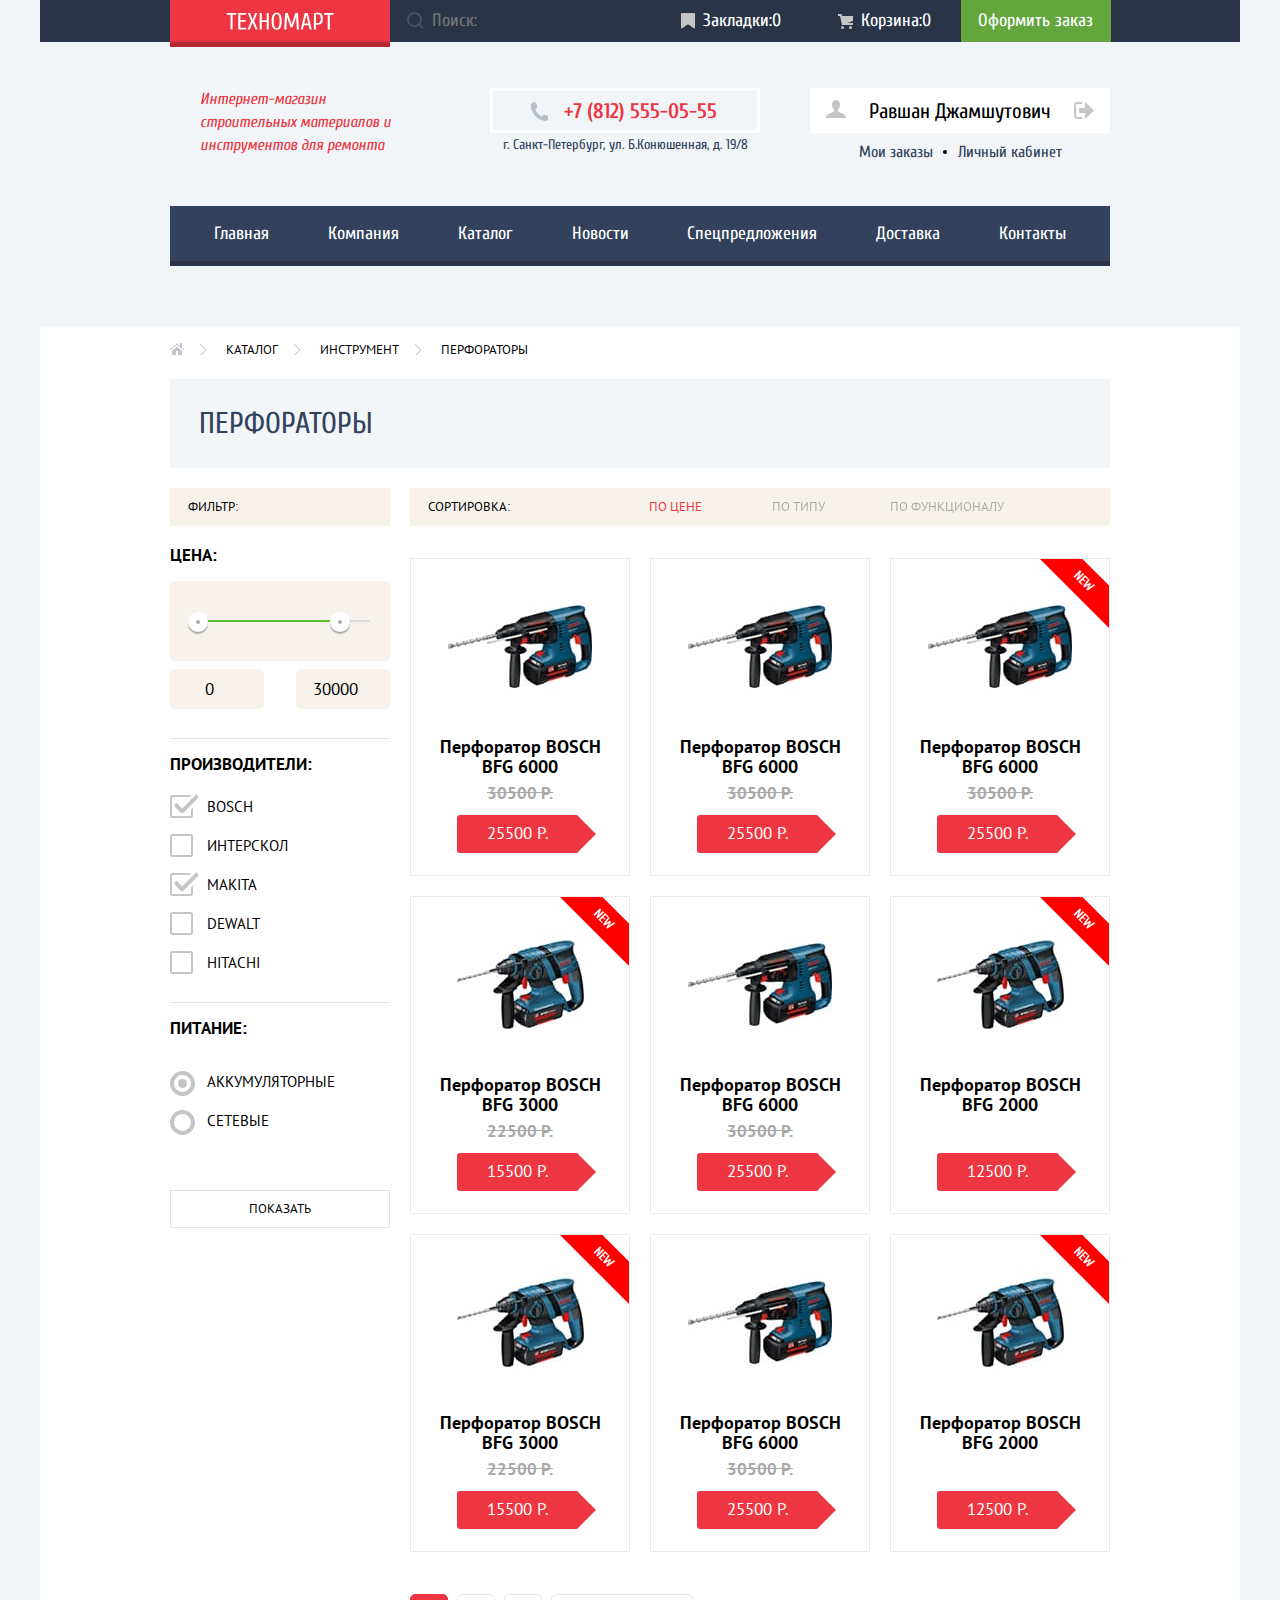
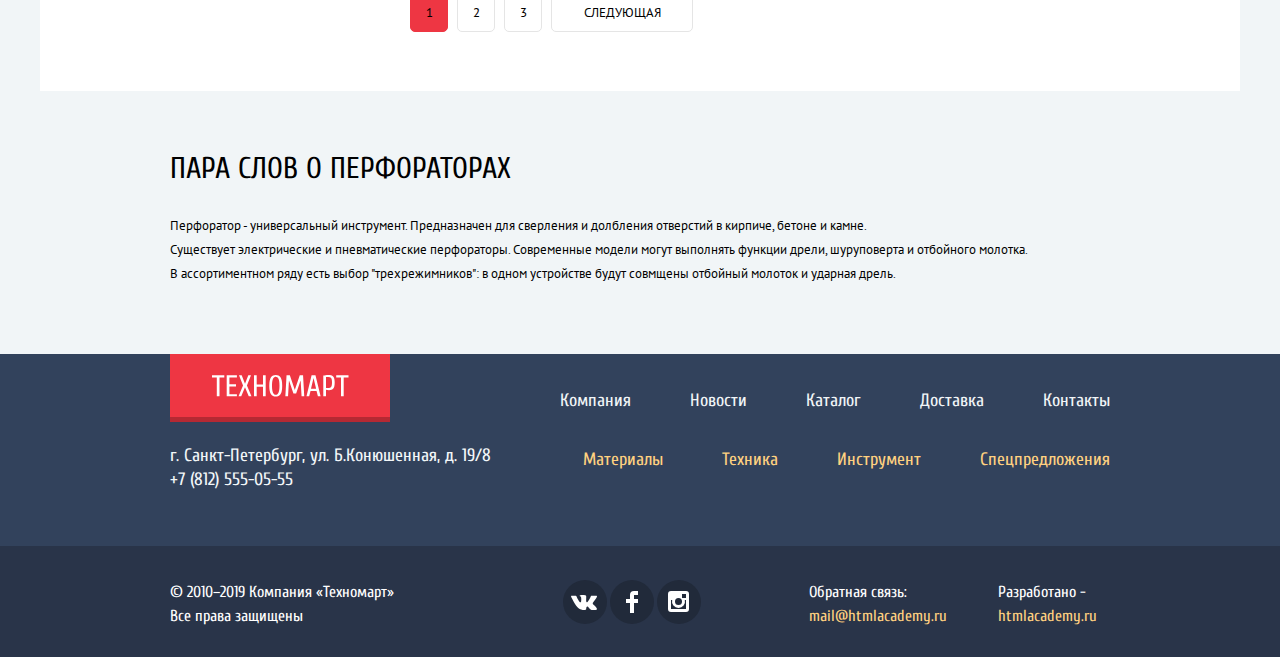
==== commit 80ff7500: "валидация кода" ====
--- a/catalog.html
+++ b/catalog.html
@@ -15,8 +15,8 @@
 
 <body class="page-body">
   <div class="page-wrapper">
-    <header class="main-header ">
-      <div class="main-header-up main-header-usermenu loyout-positioner">
+    <header class="main-header loyout-positioner">
+      <div class="main-header-up main-header-usermenu">
         <a class="main-header-logo">
           <svg class="header-logo-image" width="108" height="18" fill="none" xmlns="http://www.w3.org/2000/svg">
             <path fill-rule="evenodd" clip-rule="evenodd"
@@ -30,8 +30,8 @@
                 d="M13.458 12.044L17 15.586 15.586 17l-3.542-3.542A7.465 7.465 0 017.5 15 7.5 7.5 0 1115 7.5c0 1.643-.542 3.24-1.542 4.544zM7.5 2A5.506 5.506 0 002 7.5 5.506 5.506 0 007.5 13c3.032 0 5.5-2.468 5.5-5.5C13 4.467 10.532 2 7.5 2z"
                 fill="#fff" /></svg>
 
-            <label class="search-label" id="search"></label>
-            <input type="search" name="search" for="search" placeholder="Поиск:" required>
+            <label class="search-label" for="search"></label>
+            <input type="search" name="search" id="search" placeholder="Поиск:" required>
           </form>
         </div>
 
@@ -84,24 +84,23 @@
           <li class="header-site-navigation"><a href="#">Контакты</a></li>
         </ul>
       </nav>
-  </div>
-  </header>
-
-  <main>
-
-    <div class="page-catalog container loyout-positioner">
-      <header class="page-title">
-        <ul class="breadcrumbs">
-          <li class="breadcrumbs-item"><a href="index.html"><span></span></a></li>
-          <li class="breadcrumbs-item"><a href="catalog.html">Каталог</a></li>
-          <li class="breadcrumbs-item"><a href="#">Инструмент</a></li>
-          <li class="breadcrumbs-item breadcrumbs-current"><a>перфораторы</a></li>
-        </ul>
-        <h1 class="headline headline-categories container-categories"">Перфораторы</h1>
     </header>
 
-
-    <section class=" filters">
+    <main>
+
+      <div class="page-catalog container loyout-positioner">
+        <header class="page-title">
+          <ul class="breadcrumbs">
+            <li class="breadcrumbs-item"><a href="index.html"><span></span></a></li>
+            <li class="breadcrumbs-item"><a href="catalog.html">Каталог</a></li>
+            <li class="breadcrumbs-item"><a href="#">Инструмент</a></li>
+            <li class="breadcrumbs-item breadcrumbs-current"><a>перфораторы</a></li>
+          </ul>
+          <h1 class="headline headline-categories container-categories">Перфораторы</h1>
+        </header>
+
+
+        <section class=" filters">
           <h2 class="filter-title">Фильтр:</h2>
           <form class="filter" method="get" action="https://echo.htmlacademy.ru">
             <fieldset>
@@ -112,14 +111,12 @@
                 </div>
                 <div class="toggle toggle-min"></div>
                 <div class="toggle toggle-max"></div>
-                <!-- <input class="filter-option slider-min" id="price-min" type="range" min="0" max="30000" step="10" value="0"> -->
-                <!-- <input class="filter-option slider-max" id="price-max" type="range" min="0" max="30000" step="10" value="0"> -->
               </div>
               <div class="price-controls">
-                <label class="min-price" for="">
+                <label class="min-price">
                   <input class="filter-input-price filter-price" type="number" name="min-price" min="0" value="0">
                 </label>
-                <label class="max-price" for="">
+                <label class="max-price">
                   <input class="filter-input-price filter-price" type="number" name="max-price" min="1" value="30000">
                 </label>
               </div>
@@ -134,7 +131,7 @@
                 </li>
                 <li class="filter-option filter-checkbox">
                   <input class="visually-hidden filter-input-checkbox filter-input" type="checkbox" name="interscol"
-                    id="filter-interscol" disabled>
+                    id="filter-interscol">
                   <label class="label" for="filter-interscol">Интерскол</label>
                 </li>
                 <li class="filter-option filter-checkbox">
@@ -154,7 +151,7 @@
                 </li>
               </ul>
             </fieldset>
-            <fields class="filter-power">
+            <fieldset class="filter-power">
               <legend class="filter-headline">Питание:</legend>
               <ul>
                 <li class="filter-option filter-radio">
@@ -164,321 +161,318 @@
                 </li>
                 <li class="filter-option filter-radio">
                   <input class="visually-hidden filter-input-radio filter-input" type="radio" name="product-group"
-                    value="network" id="filter-network" disabled>
-                  <label class="label" for="network">Сетевые</label>
+                    value="network" id="filter-network">
+                  <label class="label" for="filter-network">Сетевые</label>
                 </li>
               </ul>
-            </fields>
+            </fieldset>
           </form>
           <button type="submit" class="filter-button">Показать</button>
+        </section>
+
+        <div class="catalog">
+          <section class="filter-sorting">
+            <h2 class="filter-sorting-title">Сортировка:</h2>
+            <ul class="filter-sorting-list">
+              <li class="filter-sorting-item"><button class="sorting-price current">по цене</button></li>
+              <li class="filter-sorting-item"><button class="sorting-type">по типу</button></li>
+              <li class="filter-sorting-item"><button class="sorting-function">по функционалу</button></li>
+            </ul>
+
+            <ul class="filter-sorting-list">
+              <li class="filter-sorting-item">
+                <button class="sorting-arrows btn-arrow-up current"></button>
+              </li>
+              <li class="filter-sorting-item">
+                <button class="sorting-arrows btn-arrow-down"></button>
+              </li>
+            </ul>
           </section>
-
-          <div class="catalog">
-            <section class="filter-sorting">
-              <h2 class="filter-sorting-title">Сортировка:</h2>
-              <ul class="filter-sorting-list">
-                <li class="filter-sorting-item"><button class="sorting-price current">по цене</button></li>
-                <li class="filter-sorting-item"><button class="sorting-type">по типу</button></li>
-                <li class="filter-sorting-item"><button class="sorting-function">по функционалу</button></li>
-              </ul>
-
-              <ul class="filter-sorting-list">
-                <li class="filter-sorting-item">
-                  <button class="sorting-arrows current"><a class="btn-arrow-up " href="#"></a></button>
-                </li>
-                <li class="filter-sorting-item">
-                  <button class="sorting-arrows"><a class="btn-arrow-down " href="#"></a></button>
-                </li>
-              </ul>
-            </section>
-            <section class="catalog-block">
-              <h2 class="visually-hidden">Каталог перфораторов</h2>
-              <ul class="catalog-list">
-                <li class="catalog-item">
-                  <div class="catalog-image-box">
-                    <div class="card-group">
-                      <button class="group-desc in-basket">Купить</button>
-                      <button class="group-desc in-bookmarks">В закладки</button>
-                    </div>
-                    <img class="catalog-item-image" src="img/bosch6000.jpg" width="144" height="128" alt="">
-                  </div>
-                  <a class="catalog-item-title" href="#">
-                    <h3>Перфоратор BOSCH BFG 6000</h3>
-                  </a>
-                  <p class="catalog-item-price-box">
-                    <span class="catalog-item-oldprice">30500 Р.</span>
-                    <button class="catalog-item-price" type="button"> 25500 Р.</button>
-                  </p>
-                </li>
-
-                <li class="catalog-item">
-                  <div class="catalog-image-box">
-                    <div class="card-group">
-                      <button class="group-desc in-basket">Купить</button>
-                      <button class="group-desc in-bookmarks">В закладки</button>
-                    </div>
-                    <img class="catalog-item-image" src="img/bosch6000.jpg" width="144" height="128" alt="">
-                  </div>
-                  <a class="catalog-item-title" href="#">
-                    <h3>Перфоратор BOSCH BFG 6000</h3>
-                  </a>
-                  <p class="catalog-item-price-box">
-                    <span class="catalog-item-oldprice">30500 Р.</span>
-                    <button class="catalog-item-price" type="button"> 25500 Р.</button>
-                  </p>
-                </li>
-
-                <li class="catalog-item">
-                  <span class="new-span">new</span>
-                  <div class="catalog-image-box">
-                    <div class="card-group">
-                      <button class="group-desc in-basket">Купить</button>
-                      <button class="group-desc in-bookmarks">В закладки</button>
-                    </div>
-                    <img class="catalog-item-image" src="img/bosch6000.jpg" width="144" height="128" alt="">
-                  </div>
-                  <a class="catalog-item-title" href="#">
-                    <h3>Перфоратор BOSCH BFG 6000</h3>
-                  </a>
-                  <p class="catalog-item-price-box">
-                    <span class="catalog-item-oldprice">30500 Р.</span>
-                    <button class="catalog-item-price" type="button"> 25500 Р.</button>
-                  </p>
-                </li>
-
-                <li class="catalog-item">
-                  <span class="new-span">new</span>
-                  <div class="catalog-image-box">
-                    <div class="card-group">
-                      <button class="group-desc in-basket">Купить</button>
-                      <button class="group-desc in-bookmarks">В закладки</button>
-                    </div>
-                    <img class="catalog-item-image" src="img/bosch3000.jpg" width="127" height="112" alt="">
-                  </div>
-                  <a class="catalog-item-title" href="#">
-                    <h3>Перфоратор BOSCH BFG 3000</h3>
-                  </a>
-                  <p class="catalog-item-price-box">
-                    <span class="catalog-item-oldprice">22500 Р.</span>
-                    <button class="catalog-item-price" type="button"> 15500 Р.</button>
-                  </p>
-                </li>
-
-                <li class="catalog-item">
-                  <div class="catalog-image-box">
-                    <div class="card-group">
-                      <button class="group-desc in-basket">Купить</button>
-                      <button class="group-desc in-bookmarks">В закладки</button>
-                    </div>
-                    <img class="catalog-item-image" src="img/bosch6000.jpg" width="144" height="128"
-                      alt="Перфоратор BOSCH BFG 6000">
-                  </div>
-                  <a class="catalog-item-title" href="#">
-                    <h3>Перфоратор BOSCH BFG 6000</h3>
-                  </a>
-                  <p class="catalog-item-price-box">
-                    <span class="catalog-item-oldprice">30500 Р.</span>
-                    <button class="catalog-item-price" type="button"> 25500 Р.</button>
-                  </p>
-                </li>
-
-                <li class="catalog-item">
-                  <span class="new-span">new</span>
-                  <div class="catalog-image-box">
-                    <div class="card-group">
-                      <button class="group-desc in-basket">Купить</button>
-                      <button class="group-desc in-bookmarks">В закладки</button>
-                    </div>
-                    <img class="catalog-item-image" src="img/bosch2000.jpg" width="127" height="112" alt="">
-                  </div>
-                  <a class="catalog-item-title" href="#">
-                    <h3>Перфоратор BOSCH BFG 2000</h3>
-                  </a>
-                  <button class="catalog-item-price" type="button"> 12500 Р.</button>
-                  </p>
-                </li>
-
-                <li class="catalog-item">
-                  <span class="new-span">new</span>
-                  <div class="catalog-image-box">
-                    <div class="card-group">
-                      <button class="group-desc in-basket">Купить</button>
-                      <button class="group-desc in-bookmarks">В закладки</button>
-                    </div>
-                    <img class="catalog-item-image" src="img/bosch3000.jpg" width="127" height="112"
-                      alt="Перфоратор BOSCH BFG 3000">
-                  </div>
-                  <a class="catalog-item-title" href="#">
-                    <h3>Перфоратор BOSCH BFG 3000</h3>
-                  </a>
-                  <p class="catalog-item-price-box">
-                    <span class="catalog-item-oldprice">22500 Р.</span>
-                    <button class="catalog-item-price" type="button"> 15500 Р.</button>
-                  </p>
-                </li>
-
-                <li class="catalog-item">
-                  <div class="catalog-image-box">
-                    <div class="card-group">
-                      <button class="group-desc in-basket">Купить</button>
-                      <button class="group-desc in-bookmarks">В закладки</button>
-                    </div>
-                    <img class="catalog-item-image" src="img/bosch6000.jpg" width="144" height="128"
-                      alt="Перфоратор BOSCH BFG 6000">
-                  </div>
-                  <a class="catalog-item-title" href="#">
-                    <h3>Перфоратор BOSCH BFG 6000</h3>
-                  </a>
-                  <p class="catalog-item-price-box">
-                    <span class="catalog-item-oldprice">30500 Р.</span>
-                    <button class="catalog-item-price" type="button"> 25500 Р.</button>
-                  </p>
-                </li>
-
-                <li class="catalog-item">
-                  <span class="new-span">new</span>
-                  <div class="catalog-image-box">
-                    <div class="card-group">
-                      <button class="group-desc in-basket">Купить</button>
-                      <button class="group-desc in-bookmarks">В закладки</button>
-                    </div>
-                    <img class="catalog-item-image" src="img/bosch2000.jpg" width="127" height="112" alt="">
-                  </div>
-                  <a class="catalog-item-title" href="#">
-                    <h3>Перфоратор BOSCH BFG 2000</h3>
-                  </a>
-                  <button class="catalog-item-price" type="button"> 12500 Р.</button>
-                </li>
-              </ul>
-
-              <ul class="pagination-list">
-                <li class="pagination-item pagination-item-current"><a>1</a></li>
-                <li class="pagination-item "><a href="#">2</a></li>
-                <li class="pagination-item"><a href="#">3</a></li>
-                <li class="pagination-item"><a href="#">Следующая</a></li>
-              </ul>
-            </section>
-          </div>
-    </div>
-
-    <section class="catalog-information loyout-positioner">
-      <h2 class="headline headline-categories headline-black-colors">пара слов о перфораторах</h2>
-      <p>Перфоратор - универсальный инструмент. Предназначен для сверления и долбления отверстий в
-        кирпиче, бетоне и камне.</p>
-      <p>Существует электрические и пневматические перфораторы. Современные модели могут выполнять функции дрели,
-        шуруповерта и отбойного молотка.</p>
-      <p>В ассортиментном ряду есть выбор &QUOT;трехрежимников&QUOT;: в одном устройстве будут совмщены отбойный
-        молоток и ударная дрель.
-      </p>
-    </section>
-  </main>
-
-
-  <footer class="main-footer">
-
-    <div class="footer loyout-positioner">
-      <div class="footer-navigation">
-        <a class="footer-logo">
-          <svg class="footer-logo-image" width="138" height="23" fill="none" xmlns="http://www.w3.org/2000/svg">
-            <path fill-rule="evenodd" clip-rule="evenodd"
-              d="M132.7 3.4v18.9H130V3.4h-4.8V1.3h12.3v2.1h-4.8zM122.3 14.5a3.86 3.86 0 01-1.77 1.26c-.71.25-1.56.38-2.54.38a15.32 15.32 0 01-3-.3v6.45h-2.7V1.6c.76-.22 1.53-.38 2.3-.47.77-.09 1.6-.13 2.5-.13 1.2 0 2.22.12 3.06.37.84.25 1.52.67 2.04 1.25s.9 1.35 1.14 2.3a15 15 0 01.36 3.58c0 1.46-.11 2.68-.34 3.66a5.9 5.9 0 01-1.05 2.35zm-1.53-8.71a4.22 4.22 0 00-.7-1.71 2.55 2.55 0 00-1.22-.89 5.37 5.37 0 00-1.76-.25H115v11.1h2.1c.68 0 1.27-.09 1.76-.26s.9-.46 1.21-.88c.32-.42.56-1 .7-1.71.16-.72.23-1.62.23-2.7s-.07-1.98-.22-2.7zm-15.23 11.1h-6l-1.35 5.4h-2.7l5.1-21h3.9l5.1 21h-2.7l-1.35-5.4zM102.6 4.3h-.12L100 14.8h5.1L102.6 4.3zM89.64 6.7h-.15l-4.35 12.9h-2.7L78.1 6.7h-.15l-.9 15.6h-2.7l1.2-21h3.3l4.9 14.4h.11l4.9-14.4h3.3l1.2 21h-2.7l-.9-15.6zM69.48 20.35a4.71 4.71 0 01-2.02 1.74c-.8.34-1.7.5-2.72.5a6.81 6.81 0 01-2.71-.5A4.71 4.71 0 0160 20.35a9.22 9.22 0 01-1.27-3.32 26.26 26.26 0 01-.44-5.23c0-2.1.15-3.85.44-5.24.29-1.39.71-2.5 1.27-3.31a4.71 4.71 0 012.03-1.74c.79-.34 1.7-.51 2.71-.51 1.02 0 1.93.17 2.72.5.79.35 1.46.93 2.02 1.75s.99 1.92 1.28 3.31c.29 1.4.43 3.14.43 5.24s-.14 3.84-.43 5.23a9.22 9.22 0 01-1.28 3.32zm-1.3-13a10.48 10.48 0 00-.83-2.75 3.18 3.18 0 00-1.2-1.41 2.83 2.83 0 00-1.4-.4c-.49 0-.96.14-1.42.4-.46.26-.86.73-1.2 1.4-.34.69-.61 1.6-.82 2.77a25.69 25.69 0 00-.32 4.44c0 1.8.1 3.28.32 4.44.2 1.16.48 2.08.82 2.76.34.68.74 1.15 1.2 1.4.46.27.93.4 1.41.4.48 0 .95-.13 1.41-.4.46-.25.86-.72 1.2-1.4.34-.68.62-1.6.83-2.76.2-1.16.31-2.64.31-4.44 0-1.8-.1-3.28-.31-4.44zM51.99 12.7h-6.3v9.6H43v-21h2.7v9.3H52V1.3h2.7v21H52v-9.6zm-14.25 9.6l-3.75-9-3.75 9h-2.7l4.5-10.8L28 1.3h2.7L34 9.7l3.3-8.4H40l-4.05 10.2 4.5 10.8h-2.7zM15.7 1.3h10.2v2.1h-7.5v6.9H25v2.1h-6.6v7.8h7.5v2.1H15.7v-21zm-7.2 21H5.8V3.4H1V1.3h12.3v2.1H8.5v18.9z"
-              fill="#fff" /></svg>
-        </a>
-        <address class="footer-address footer-contacts">
-          г. Санкт-Петербург, ул. Б.Конюшенная, д. 19/8
-          <a class="footer-phone" href="tel:+78125550555">+7 (812) 555-05-55</a>
-        </address>
+          <section class="catalog-block">
+            <h2 class="visually-hidden">Каталог перфораторов</h2>
+            <ul class="catalog-list">
+              <li class="catalog-item">
+                <div class="catalog-image-box">
+                  <div class="card-group">
+                    <button class="group-desc in-basket">Купить</button>
+                    <button class="group-desc in-bookmarks">В закладки</button>
+                  </div>
+                  <img class="catalog-item-image" src="img/bosch6000.jpg" width="144" height="128" alt="">
+                </div>
+                <a class="catalog-item-title" href="#">
+                  <h3>Перфоратор BOSCH BFG 6000</h3>
+                </a>
+                <p class="catalog-item-price-box">
+                  <span class="catalog-item-oldprice">30500 Р.</span>
+                  <button class="catalog-item-price" type="button"> 25500 Р.</button>
+                </p>
+              </li>
+
+              <li class="catalog-item">
+                <div class="catalog-image-box">
+                  <div class="card-group">
+                    <button class="group-desc in-basket">Купить</button>
+                    <button class="group-desc in-bookmarks">В закладки</button>
+                  </div>
+                  <img class="catalog-item-image" src="img/bosch6000.jpg" width="144" height="128" alt="">
+                </div>
+                <a class="catalog-item-title" href="#">
+                  <h3>Перфоратор BOSCH BFG 6000</h3>
+                </a>
+                <p class="catalog-item-price-box">
+                  <span class="catalog-item-oldprice">30500 Р.</span>
+                  <button class="catalog-item-price" type="button"> 25500 Р.</button>
+                </p>
+              </li>
+
+              <li class="catalog-item">
+                <span class="new-span">new</span>
+                <div class="catalog-image-box">
+                  <div class="card-group">
+                    <button class="group-desc in-basket">Купить</button>
+                    <button class="group-desc in-bookmarks">В закладки</button>
+                  </div>
+                  <img class="catalog-item-image" src="img/bosch6000.jpg" width="144" height="128" alt="">
+                </div>
+                <a class="catalog-item-title" href="#">
+                  <h3>Перфоратор BOSCH BFG 6000</h3>
+                </a>
+                <p class="catalog-item-price-box">
+                  <span class="catalog-item-oldprice">30500 Р.</span>
+                  <button class="catalog-item-price" type="button"> 25500 Р.</button>
+                </p>
+              </li>
+
+              <li class="catalog-item">
+                <span class="new-span">new</span>
+                <div class="catalog-image-box">
+                  <div class="card-group">
+                    <button class="group-desc in-basket">Купить</button>
+                    <button class="group-desc in-bookmarks">В закладки</button>
+                  </div>
+                  <img class="catalog-item-image" src="img/bosch3000.jpg" width="127" height="112" alt="">
+                </div>
+                <a class="catalog-item-title" href="#">
+                  <h3>Перфоратор BOSCH BFG 3000</h3>
+                </a>
+                <p class="catalog-item-price-box">
+                  <span class="catalog-item-oldprice">22500 Р.</span>
+                  <button class="catalog-item-price" type="button"> 15500 Р.</button>
+                </p>
+              </li>
+
+              <li class="catalog-item">
+                <div class="catalog-image-box">
+                  <div class="card-group">
+                    <button class="group-desc in-basket">Купить</button>
+                    <button class="group-desc in-bookmarks">В закладки</button>
+                  </div>
+                  <img class="catalog-item-image" src="img/bosch6000.jpg" width="144" height="128"
+                    alt="Перфоратор BOSCH BFG 6000">
+                </div>
+                <a class="catalog-item-title" href="#">
+                  <h3>Перфоратор BOSCH BFG 6000</h3>
+                </a>
+                <p class="catalog-item-price-box">
+                  <span class="catalog-item-oldprice">30500 Р.</span>
+                  <button class="catalog-item-price" type="button"> 25500 Р.</button>
+                </p>
+              </li>
+
+              <li class="catalog-item">
+                <span class="new-span">new</span>
+                <div class="catalog-image-box">
+                  <div class="card-group">
+                    <button class="group-desc in-basket">Купить</button>
+                    <button class="group-desc in-bookmarks">В закладки</button>
+                  </div>
+                  <img class="catalog-item-image" src="img/bosch2000.jpg" width="127" height="112" alt="">
+                </div>
+                <a class="catalog-item-title" href="#">
+                  <h3>Перфоратор BOSCH BFG 2000</h3>
+                </a>
+                <button class="catalog-item-price" type="button"> 12500 Р.</button>
+              </li>
+
+              <li class="catalog-item">
+                <span class="new-span">new</span>
+                <div class="catalog-image-box">
+                  <div class="card-group">
+                    <button class="group-desc in-basket">Купить</button>
+                    <button class="group-desc in-bookmarks">В закладки</button>
+                  </div>
+                  <img class="catalog-item-image" src="img/bosch3000.jpg" width="127" height="112"
+                    alt="Перфоратор BOSCH BFG 3000">
+                </div>
+                <a class="catalog-item-title" href="#">
+                  <h3>Перфоратор BOSCH BFG 3000</h3>
+                </a>
+                <p class="catalog-item-price-box">
+                  <span class="catalog-item-oldprice">22500 Р.</span>
+                  <button class="catalog-item-price" type="button"> 15500 Р.</button>
+                </p>
+              </li>
+
+              <li class="catalog-item">
+                <div class="catalog-image-box">
+                  <div class="card-group">
+                    <button class="group-desc in-basket">Купить</button>
+                    <button class="group-desc in-bookmarks">В закладки</button>
+                  </div>
+                  <img class="catalog-item-image" src="img/bosch6000.jpg" width="144" height="128"
+                    alt="Перфоратор BOSCH BFG 6000">
+                </div>
+                <a class="catalog-item-title" href="#">
+                  <h3>Перфоратор BOSCH BFG 6000</h3>
+                </a>
+                <p class="catalog-item-price-box">
+                  <span class="catalog-item-oldprice">30500 Р.</span>
+                  <button class="catalog-item-price" type="button"> 25500 Р.</button>
+                </p>
+              </li>
+
+              <li class="catalog-item">
+                <span class="new-span">new</span>
+                <div class="catalog-image-box">
+                  <div class="card-group">
+                    <button class="group-desc in-basket">Купить</button>
+                    <button class="group-desc in-bookmarks">В закладки</button>
+                  </div>
+                  <img class="catalog-item-image" src="img/bosch2000.jpg" width="127" height="112" alt="">
+                </div>
+                <a class="catalog-item-title" href="#">
+                  <h3>Перфоратор BOSCH BFG 2000</h3>
+                </a>
+                <button class="catalog-item-price" type="button"> 12500 Р.</button>
+              </li>
+            </ul>
+
+            <ul class="pagination-list">
+              <li class="pagination-item pagination-item-current"><a>1</a></li>
+              <li class="pagination-item "><a href="#">2</a></li>
+              <li class="pagination-item"><a href="#">3</a></li>
+              <li class="pagination-item"><a href="#">Следующая</a></li>
+            </ul>
+          </section>
+        </div>
       </div>
 
-      <nav class="footer-navigation-list">
-        <ul class="footer-navigation-infolist">
-          <li class="footer-navigation-infoitem"><a class="footer-site-navigation" href="#">Компания</a></li>
-          <li class="footer-navigation-infoitem"><a class="footer-site-navigation" href="#">Новости</a></li>
-          <li class="footer-navigation-infoitem"><a class="footer-site-navigation" href="catalog.html">Каталог</a></li>
-          <li class="footer-navigation-infoitem"><a class="footer-site-navigation" href="#">Доставка</a></li>
-          <li class="footer-navigation-infoitem"><a class="footer-site-navigation" href="#">Контакты</a></li>
-        </ul>
-        <ul class="footer-navigation-applications-list">
-          <li class="footer-navigation-applications-item"><a class="footer-site-navigation" href="#">Материалы</a>
-          </li>
-          <li class="footer-navigation-applications-item"><a class="footer-site-navigation" href="#">Техника</a></li>
-          <li class="footer-navigation-applications-item"><a class="footer-site-navigation" href="#">Инструмент</a>
-          </li>
-          <li class="footer-navigation-applications-item"><a class="footer-site-navigation" href="#">Спецпредложения</a>
-          </li>
-        </ul>
-      </nav>
-    </div>
-
-    <section class="footer-copiright-social">
-      <div class="loyout-positioner">
-        <p class="footer-copiright-info">
-          © 2010–2019 Компания «Техномарт»
-          <br>Все права защищены
+      <section class="catalog-information loyout-positioner">
+        <h2 class="headline headline-categories headline-black-colors">пара слов о перфораторах</h2>
+        <p>Перфоратор - универсальный инструмент. Предназначен для сверления и долбления отверстий в
+          кирпиче, бетоне и камне.</p>
+        <p>Существует электрические и пневматические перфораторы. Современные модели могут выполнять функции дрели,
+          шуруповерта и отбойного молотка.</p>
+        <p>В ассортиментном ряду есть выбор &QUOT;трехрежимников&QUOT;: в одном устройстве будут совмщены отбойный
+          молоток и ударная дрель.
         </p>
-        <div class="footer-social">
-          <ul class="footer-social-list">
-            <li class="footer-social-vk">
-              <a class="social-button" href="#">
-                <svg width="27" height="16" fill="none" xmlns="http://www.w3.org/2000/svg">
-                  <path
-                    d="M16.14 12.51c.95-.3 2.18 2.04 3.48 2.94.98.68 1.73.53 1.73.53l3.47-.05s1.82-.1.96-1.55c-.07-.12-.5-1.07-2.59-3.02-2.17-2.05-1.88-1.72.74-5.25 1.6-2.15 2.24-3.47 2.04-4.03-.2-.53-1.37-.4-1.37-.4l-3.91.03c-.38 0-.7.12-.85.52 0 0-.62 1.66-1.45 3.08-1.74 2.99-2.43 3.14-2.72 2.96-.66-.44-.5-1.74-.5-2.67 0-2.9.44-4.1-.84-4.41A6.6 6.6 0 0012.5 1c-1.39-.02-2.57 0-3.24.33-.45.23-.79.72-.58.74.26.04.84.16 1.15.59.4.55.4 1.79.4 1.79s.22 3.41-.55 3.83c-.53.3-1.25-.3-2.8-3.01-.8-1.4-1.4-2.93-1.4-2.93s-.1-.28-.32-.44c-.25-.18-.6-.24-.6-.24l-3.71.02s-.56.02-.76.27c-.19.21-.02.66-.02.66s2.9 6.88 6.2 10.35c3.02 3.18 6.46 2.97 6.46 2.97h1.55s.47-.05.7-.31c.23-.24.22-.7.22-.7s-.03-2.1.94-2.41z"
-                    fill="#fff" /></svg>
-              </a>
-              <span class="visually-hidden">ВКонтакте</span>
+      </section>
+    </main>
+
+
+    <footer class="main-footer">
+
+      <div class="footer loyout-positioner">
+        <div class="footer-navigation">
+          <a class="footer-logo">
+            <svg class="footer-logo-image" width="138" height="23" fill="none" xmlns="http://www.w3.org/2000/svg">
+              <path fill-rule="evenodd" clip-rule="evenodd"
+                d="M132.7 3.4v18.9H130V3.4h-4.8V1.3h12.3v2.1h-4.8zM122.3 14.5a3.86 3.86 0 01-1.77 1.26c-.71.25-1.56.38-2.54.38a15.32 15.32 0 01-3-.3v6.45h-2.7V1.6c.76-.22 1.53-.38 2.3-.47.77-.09 1.6-.13 2.5-.13 1.2 0 2.22.12 3.06.37.84.25 1.52.67 2.04 1.25s.9 1.35 1.14 2.3a15 15 0 01.36 3.58c0 1.46-.11 2.68-.34 3.66a5.9 5.9 0 01-1.05 2.35zm-1.53-8.71a4.22 4.22 0 00-.7-1.71 2.55 2.55 0 00-1.22-.89 5.37 5.37 0 00-1.76-.25H115v11.1h2.1c.68 0 1.27-.09 1.76-.26s.9-.46 1.21-.88c.32-.42.56-1 .7-1.71.16-.72.23-1.62.23-2.7s-.07-1.98-.22-2.7zm-15.23 11.1h-6l-1.35 5.4h-2.7l5.1-21h3.9l5.1 21h-2.7l-1.35-5.4zM102.6 4.3h-.12L100 14.8h5.1L102.6 4.3zM89.64 6.7h-.15l-4.35 12.9h-2.7L78.1 6.7h-.15l-.9 15.6h-2.7l1.2-21h3.3l4.9 14.4h.11l4.9-14.4h3.3l1.2 21h-2.7l-.9-15.6zM69.48 20.35a4.71 4.71 0 01-2.02 1.74c-.8.34-1.7.5-2.72.5a6.81 6.81 0 01-2.71-.5A4.71 4.71 0 0160 20.35a9.22 9.22 0 01-1.27-3.32 26.26 26.26 0 01-.44-5.23c0-2.1.15-3.85.44-5.24.29-1.39.71-2.5 1.27-3.31a4.71 4.71 0 012.03-1.74c.79-.34 1.7-.51 2.71-.51 1.02 0 1.93.17 2.72.5.79.35 1.46.93 2.02 1.75s.99 1.92 1.28 3.31c.29 1.4.43 3.14.43 5.24s-.14 3.84-.43 5.23a9.22 9.22 0 01-1.28 3.32zm-1.3-13a10.48 10.48 0 00-.83-2.75 3.18 3.18 0 00-1.2-1.41 2.83 2.83 0 00-1.4-.4c-.49 0-.96.14-1.42.4-.46.26-.86.73-1.2 1.4-.34.69-.61 1.6-.82 2.77a25.69 25.69 0 00-.32 4.44c0 1.8.1 3.28.32 4.44.2 1.16.48 2.08.82 2.76.34.68.74 1.15 1.2 1.4.46.27.93.4 1.41.4.48 0 .95-.13 1.41-.4.46-.25.86-.72 1.2-1.4.34-.68.62-1.6.83-2.76.2-1.16.31-2.64.31-4.44 0-1.8-.1-3.28-.31-4.44zM51.99 12.7h-6.3v9.6H43v-21h2.7v9.3H52V1.3h2.7v21H52v-9.6zm-14.25 9.6l-3.75-9-3.75 9h-2.7l4.5-10.8L28 1.3h2.7L34 9.7l3.3-8.4H40l-4.05 10.2 4.5 10.8h-2.7zM15.7 1.3h10.2v2.1h-7.5v6.9H25v2.1h-6.6v7.8h7.5v2.1H15.7v-21zm-7.2 21H5.8V3.4H1V1.3h12.3v2.1H8.5v18.9z"
+                fill="#fff" /></svg>
+          </a>
+          <address class="footer-address footer-contacts">
+            г. Санкт-Петербург, ул. Б.Конюшенная, д. 19/8
+            <a class="footer-phone" href="tel:+78125550555">+7 (812) 555-05-55</a>
+          </address>
+        </div>
+
+        <nav class="footer-navigation-list">
+          <ul class="footer-navigation-infolist">
+            <li class="footer-navigation-infoitem"><a class="footer-site-navigation" href="#">Компания</a></li>
+            <li class="footer-navigation-infoitem"><a class="footer-site-navigation" href="#">Новости</a></li>
+            <li class="footer-navigation-infoitem"><a class="footer-site-navigation" href="catalog.html">Каталог</a>
             </li>
-            <li class="footer-social-facebook">
-              <a class="social-button" href="#">
-                <svg width="12" height="22" fill="none" xmlns="http://www.w3.org/2000/svg">
-                  <path d="M12 4V0H8a4 4 0 00-4 4v4H0v4h4v10h4V12h4V8H8V4h4z" fill="#fff" /></svg>
-
-              </a>
-              <span class="visually-hidden">Фейсбук</span>
+            <li class="footer-navigation-infoitem"><a class="footer-site-navigation" href="#">Доставка</a></li>
+            <li class="footer-navigation-infoitem"><a class="footer-site-navigation" href="#">Контакты</a></li>
+          </ul>
+          <ul class="footer-navigation-applications-list">
+            <li class="footer-navigation-applications-item"><a class="footer-site-navigation" href="#">Материалы</a>
             </li>
-            <li class="footer-social-instagram">
-              <a class="social-button" href="#">
-                <svg width="21" height="21" fill="none" xmlns="http://www.w3.org/2000/svg">
-                  <path fill-rule="evenodd" clip-rule="evenodd"
-                    d="M3 0h15a3 3 0 013 3v15a3 3 0 01-3 3H3a3 3 0 01-3-3V3a3 3 0 013-3zm11 10.5a3.5 3.5 0 10-7 0 3.5 3.5 0 007 0zM3 18V9h1.18a6.5 6.5 0 1012.64 0H18v9H3zM14 7h4V3h-4v4z"
-                    fill="#fff" /></svg>
-              </a>
-              <span class="visually-hidden">Инстаграм</span>
+            <li class="footer-navigation-applications-item"><a class="footer-site-navigation" href="#">Техника</a></li>
+            <li class="footer-navigation-applications-item"><a class="footer-site-navigation" href="#">Инструмент</a>
+            </li>
+            <li class="footer-navigation-applications-item"><a class="footer-site-navigation"
+                href="#">Спецпредложения</a>
             </li>
           </ul>
-        </div>
-        <section class="footer-copiright footer-copiright-loyout">
-          <div>
-            <p class="footer-copiright-feedback">
-              Обратная связь:
-            </p>
-            <a class="footer-copiright-address" href="#"">mail@htmlacademy.ru</a>
+        </nav>
+      </div>
+
+      <section class="footer-copiright-social">
+        <div class="loyout-positioner">
+          <p class="footer-copiright-info">
+            © 2010–2019 Компания «Техномарт»
+            <br>Все права защищены
+          </p>
+          <div class="footer-social">
+            <ul class="footer-social-list">
+              <li class="footer-social-vk">
+                <a class="social-button" href="#">
+                  <svg width="27" height="16" fill="none" xmlns="http://www.w3.org/2000/svg">
+                    <path
+                      d="M16.14 12.51c.95-.3 2.18 2.04 3.48 2.94.98.68 1.73.53 1.73.53l3.47-.05s1.82-.1.96-1.55c-.07-.12-.5-1.07-2.59-3.02-2.17-2.05-1.88-1.72.74-5.25 1.6-2.15 2.24-3.47 2.04-4.03-.2-.53-1.37-.4-1.37-.4l-3.91.03c-.38 0-.7.12-.85.52 0 0-.62 1.66-1.45 3.08-1.74 2.99-2.43 3.14-2.72 2.96-.66-.44-.5-1.74-.5-2.67 0-2.9.44-4.1-.84-4.41A6.6 6.6 0 0012.5 1c-1.39-.02-2.57 0-3.24.33-.45.23-.79.72-.58.74.26.04.84.16 1.15.59.4.55.4 1.79.4 1.79s.22 3.41-.55 3.83c-.53.3-1.25-.3-2.8-3.01-.8-1.4-1.4-2.93-1.4-2.93s-.1-.28-.32-.44c-.25-.18-.6-.24-.6-.24l-3.71.02s-.56.02-.76.27c-.19.21-.02.66-.02.66s2.9 6.88 6.2 10.35c3.02 3.18 6.46 2.97 6.46 2.97h1.55s.47-.05.7-.31c.23-.24.22-.7.22-.7s-.03-2.1.94-2.41z"
+                      fill="#fff" /></svg>
+                </a>
+                <span class="visually-hidden">ВКонтакте</span>
+              </li>
+              <li class="footer-social-facebook">
+                <a class="social-button" href="#">
+                  <svg width="12" height="22" fill="none" xmlns="http://www.w3.org/2000/svg">
+                    <path d="M12 4V0H8a4 4 0 00-4 4v4H0v4h4v10h4V12h4V8H8V4h4z" fill="#fff" /></svg>
+
+                </a>
+                <span class="visually-hidden">Фейсбук</span>
+              </li>
+              <li class="footer-social-instagram">
+                <a class="social-button" href="#">
+                  <svg width="21" height="21" fill="none" xmlns="http://www.w3.org/2000/svg">
+                    <path fill-rule="evenodd" clip-rule="evenodd"
+                      d="M3 0h15a3 3 0 013 3v15a3 3 0 01-3 3H3a3 3 0 01-3-3V3a3 3 0 013-3zm11 10.5a3.5 3.5 0 10-7 0 3.5 3.5 0 007 0zM3 18V9h1.18a6.5 6.5 0 1012.64 0H18v9H3zM14 7h4V3h-4v4z"
+                      fill="#fff" /></svg>
+                </a>
+                <span class="visually-hidden">Инстаграм</span>
+              </li>
+            </ul>
           </div>
-
-          <div class=" footer-copi">
+          <section class="footer-copiright footer-copiright-loyout">
+            <div>
+              <p class="footer-copiright-feedback">
+                Обратная связь:
+              </p>
+              <a class="footer-copiright-address" href="#">mail@htmlacademy.ru</a>
+            </div>
+
+            <div class=" footer-copi">
               <p class="footer-copiright-source">
                 Разработано -
               </p>
               <a class="footer-copiright-address" href="https://htmlacademy.ru/">htmlacademy.ru</a>
-          </div>
-      </div>
-    </section>
-    </section>
-  </footer>
+            </div>
+          </section>
+        </div>
+      </section>
+    </footer>
   </div>
-
+  <section class="modal modal-add-product">
+    <div class="modal-add-product-title">
+      <p>Товар добавлен в корзину</p>
+      <button class="modal-close" type="button" aria-label="Закрыть"></button>
+    </div>
+
+    <div class="buttons-add-product">
+      <a class="button button-notify" href="https://echo.htmlacademy.ru/">Оформить заказ</a>
+      <button class="button button-order" type="button">Продолжить покупки</button>
+    </div>
+  </section>
 </body>
-
-<section class="modal modal-add-product">
-  <div class="modal-add-product-title">
-    <p>Товар добавлен в корзину</p>
-    <button class="modal-close" type="button" aria-label="Закрыть"></button>
-  </div>
-
-  <div class="buttons-add-product">
-    <a class="button button-notify" href="#">Оформить заказ</a>
-    <button class="button button-order" type="button">Продолжить покупки</button>
-  </div>
-
-</section>
-
 </html>
--- a/css/style.css
+++ b/css/style.css
@@ -192,7 +192,7 @@
   margin-bottom: 46px;
   height: 42px;
   display: flex;
-  justify-self: space-between;
+  justify-content: space-between;
   text-align: center;
 }
 
@@ -381,7 +381,6 @@
   width: 17.5px;
   height: 19px;
   background-repeat: no-repeat;
-  position: 0 0;
 }
 
 .header-phone {
@@ -567,7 +566,6 @@
 
   background-image: url("../img/icon-login.png");
   background-repeat: no-repeat;
-  position: 0 0;
 }
 
 .login-link:hover::before {
@@ -989,7 +987,6 @@
   width: 44px;
   height: 65px;
   background-repeat: no-repeat;
-  position: 0 0;
 }
 
 .applications-item:nth-child(1) {
@@ -1007,7 +1004,6 @@
   width: 75px;
   height: 61px;
   background-repeat: no-repeat;
-  position: 0 0;
 }
 
 .applications-item:nth-child(2) {
@@ -1025,7 +1021,6 @@
   width: 78px;
   height: 62px;
   background-repeat: no-repeat;
-  position: 0 0;
 }
 
 .applications-item:nth-child(3) {
@@ -1043,7 +1038,6 @@
   width: 59px;
   height: 72px;
   background-repeat: no-repeat;
-  position: 0 0;
 }
 
 .applications-item:nth-child(4) {
@@ -1061,7 +1055,6 @@
   width: 78px;
   height: 63px;
   background-repeat: no-repeat;
-  position: 0 0;
 }
 
 .applications-item:nth-child(5) {
@@ -1354,13 +1347,13 @@
   margin-left: 21px;
 }
 
-.sorting-arrows:hover .btn-arrow-up,
-.current .btn-arrow-up {
+.filter-sorting-item:hover .btn-arrow-up,
+.btn-arrow-up.current {
   border-color: transparent transparent var(--basic-red) transparent;
 }
 
 .sorting-arrows:hover .btn-arrow-down,
-.current .btn-arrow-down {
+.btn-arrow-down.current {
   border-color: var(--basic-red) transparent transparent transparent;
 }
 
@@ -2038,7 +2031,7 @@
 
 .catalog-information p {
   display: block;
-  margin: 0fr;
+  margin: 0;
   padding: 0;
   margin: 0;
 }
@@ -2267,7 +2260,6 @@
   position: fixed;
   top: 0;
   right: 0;
-  bottom: 0;
   left: 0;
   display: none;
   margin: auto;
@@ -2324,7 +2316,6 @@
   justify-content: center;
   margin-left: 0;
   padding-top: 39px;
-  padding-bottom: 37px;
 }
 
 .feedback-form-item {
@@ -2364,6 +2355,7 @@
   resize: none;
   max-width: 460px;
   max-height: 114px;
+  margin-bottom: 39px;
 }
 
 .feedback-form-textarea label {
@@ -2380,7 +2372,7 @@
   padding-left: 12px;
   font: inherit;
   background-color: transparent;
-  border: 2px solid c5c5c5;
+  border: 2px solid var(--basic-greylight);
   border-radius: 5px;
   box-sizing: border-box;
 }
@@ -2402,7 +2394,6 @@
 /* Modal Map */
 
 .modal-map {
-  display: none;
   width: 943px;
   height: 449px;
   border-top: 7px solid var(--basic-red);
@@ -2448,7 +2439,9 @@
 .buttons-add-product,
 .battons-box {
   padding-top: 37px;
+  padding-left: 80px;
   padding-bottom: 37px;
+  padding-right: 80px;
   background-color: #f4f4f4;
   display: flex;
   justify-content: center;
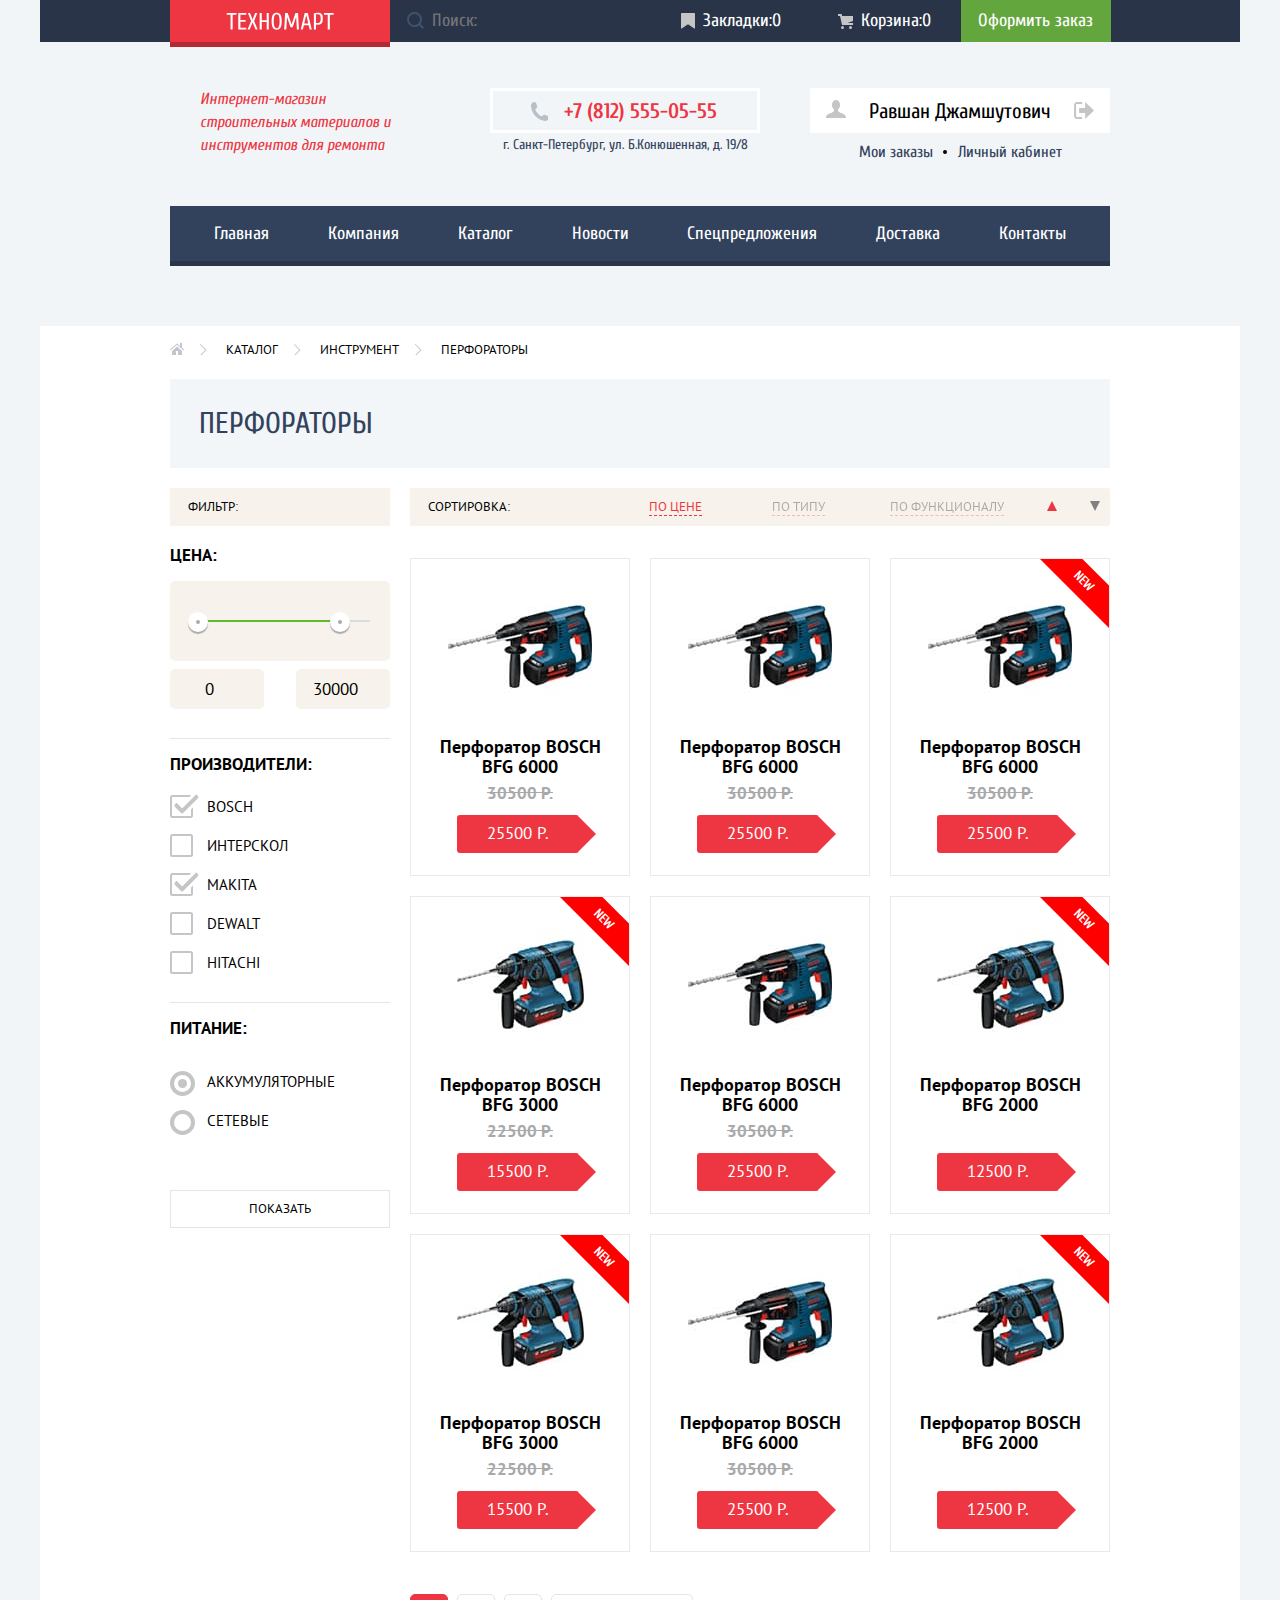
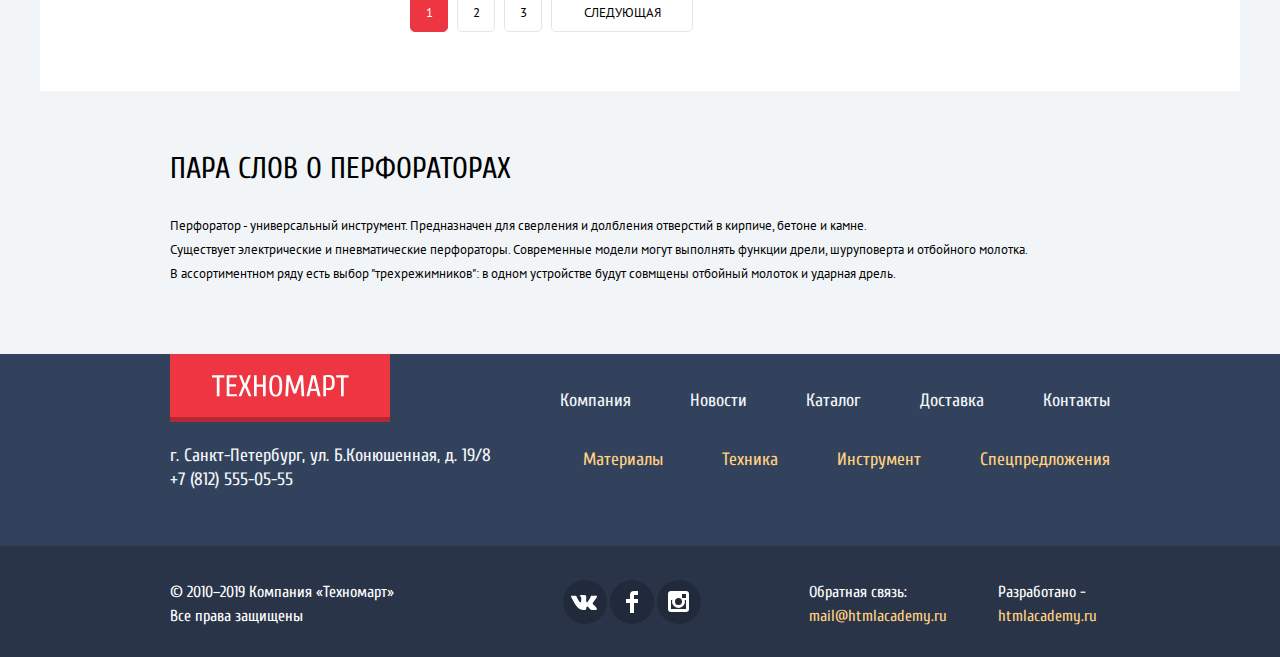
==== commit 3ffdc6ba: "Изменен js файл, мелкие исправления" ====
--- a/catalog.html
+++ b/catalog.html
@@ -178,16 +178,16 @@
               <li class="filter-sorting-item"><button class="sorting-type">по типу</button></li>
               <li class="filter-sorting-item"><button class="sorting-function">по функционалу</button></li>
             </ul>
-
             <ul class="filter-sorting-list">
               <li class="filter-sorting-item">
-                <button class="sorting-arrows btn-arrow-up current"></button>
+                <button class="sorting-arrows current"><span class="btn-arrow-up"></span></button>
               </li>
               <li class="filter-sorting-item">
-                <button class="sorting-arrows btn-arrow-down"></button>
+                <button class="sorting-arrows"><span class="btn-arrow-down"></span></button>
               </li>
             </ul>
           </section>
+
           <section class="catalog-block">
             <h2 class="visually-hidden">Каталог перфораторов</h2>
             <ul class="catalog-list">
--- a/css/style.css
+++ b/css/style.css
@@ -1,4 +1,4 @@
-/* Variables*/
+/* Variables */
 
 :root {
   --basic-red: #ee3643;
@@ -855,8 +855,9 @@
 .label:hover:before,
 .label:hover:after,
 .label:hover {
-  color: #b5b5b5;
-}
+  border-color: #b5b5b5;
+}
+
 .label::before,
 .label::after {
   content: "";
@@ -865,8 +866,7 @@
   top: -2px;
   width: 20px;
   height: 20px;
-  color: #c5c5c5;
-  border: #c5c5c5;
+  border: var(--basic-greylight);
   border-radius: 2px;
 }
 
@@ -875,13 +875,14 @@
   height: 19px;
   border: 2px solid;
   border-radius: 2.5px;
+  border-color: var(--basic-greylight);
 }
 
 filter-input-checkbox ~ .label::after {
   display: none;
   width: 18px;
   height: 8px;
-
+  border: var(--basic-greylight);
   position: absolute;
   left: -1px;
   bottom: 1px;
@@ -895,8 +896,8 @@
   left: -39px;
   width: 20px;
   height: 8px;
-  border-left: 4px solid;
-  border-bottom: 4px solid;
+  border-left: 4px solid var(--basic-greylight);
+  border-bottom: 4px solid var(--basic-greylight);
   transform: rotate(-45deg) translatey(-25%) translatex(50%);
   filter: drop-shadow(0 3px 0 white) drop-shadow(0 -3px 0 white);
 }
@@ -1289,8 +1290,6 @@
 .sorting-function {
   color: var(--black);
   opacity: .3;
-  border-bottom: 1px dashed var(--basic-red);
-
 }
 
 .sorting-price:hover,
@@ -1298,19 +1297,30 @@
 .sorting-function:hover {
   opacity: 1;
   border-bottom: 1px solid var(--basic-red);
-
-}
-.filter-sorting-list  .current {
+}
+
+.filter-sorting-list .current {
   color: var(--basic-red);
   opacity: 1;
   border: none;
 }
 
-.filter-sorting-item button{
+.filter-sorting-item .sorting-arrows{
+  border: none;
+  margin-right: 0;
+  background-color: inherit;
+}
+
+.filter-sorting-item .sorting-price,
+.filter-sorting-item .sorting-type,
+.filter-sorting-item .sorting-function {
   text-transform: uppercase;
   padding: 0;
   border: 0;
   background-color: inherit;
+  cursor: pointer;
+  border-bottom: 1px dashed var(--basic-red);
+
 }
 
 .sorting-type {
@@ -1333,7 +1343,7 @@
   border-width: 0 5px 10px 5px;
   border-color: transparent transparent gray transparent;
   text-decoration: underline;
-  margin-left: 48px;
+  margin-left: 37px;
 }
 
 .btn-arrow-down {
@@ -1348,12 +1358,12 @@
 }
 
 .filter-sorting-item:hover .btn-arrow-up,
-.btn-arrow-up.current {
+.current .btn-arrow-up {
   border-color: transparent transparent var(--basic-red) transparent;
 }
 
 .sorting-arrows:hover .btn-arrow-down,
-.btn-arrow-down.current {
+.current .btn-arrow-down {
   border-color: var(--basic-red) transparent transparent transparent;
 }
 
@@ -1719,10 +1729,12 @@
   color: var(--black);
 }
 
-.pagination-item-current{
+.pagination-item-current {
+  border-color: var(--basic-red);
+  background-color: var(--basic-red);
+}
+.pagination-item-current a {
   color: var(--basic-white);
-  background-color: var(--basic-red);
-  border-color: var(--basic-red);
 }
 .pagination-list .pagination-item:not(:last-child) {
   margin-right: 9px;
@@ -2221,10 +2233,6 @@
 }
 
 .footer-copiright-loyout {
-  /* Grid
-  display: grid;
-  grid-template-columns: 1fr 1fr; */
-
   display: flex;
   justify-content: flex-end;
 }
@@ -2261,6 +2269,7 @@
   top: 0;
   right: 0;
   left: 0;
+  transform: translateY(50%);
   display: none;
   margin: auto;
   background-color: var(--basic-white);
@@ -2305,8 +2314,6 @@
 
 .modal-feedback {
   border-top: 7px solid var(--basic-red);
-  top: 120px;
-  bottom: auto;
   width: 620px;
 }
 
@@ -2335,7 +2342,7 @@
 }
 
 .feedback-form-item input {
-  width: auto;
+  width: 100%;
   padding-top: 7px;
   padding-right: 8px;
   padding-bottom: 7px;
